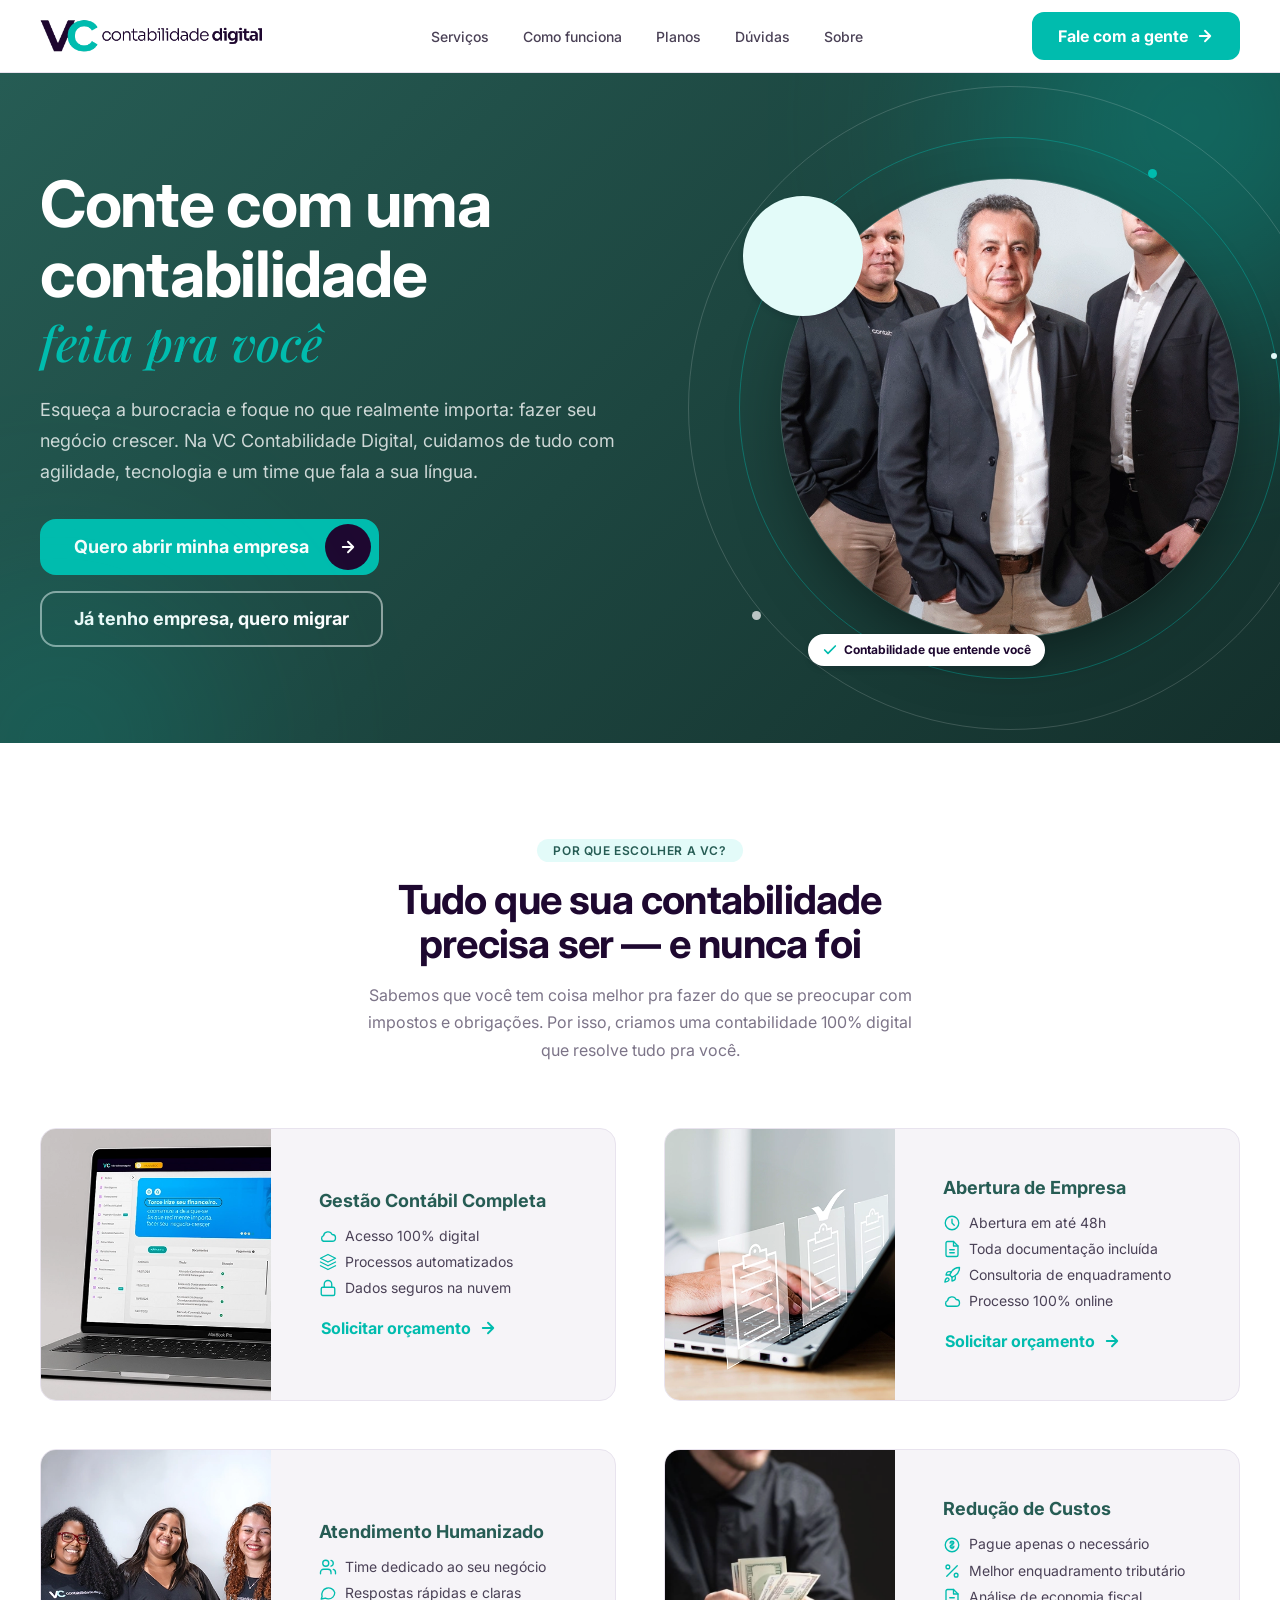
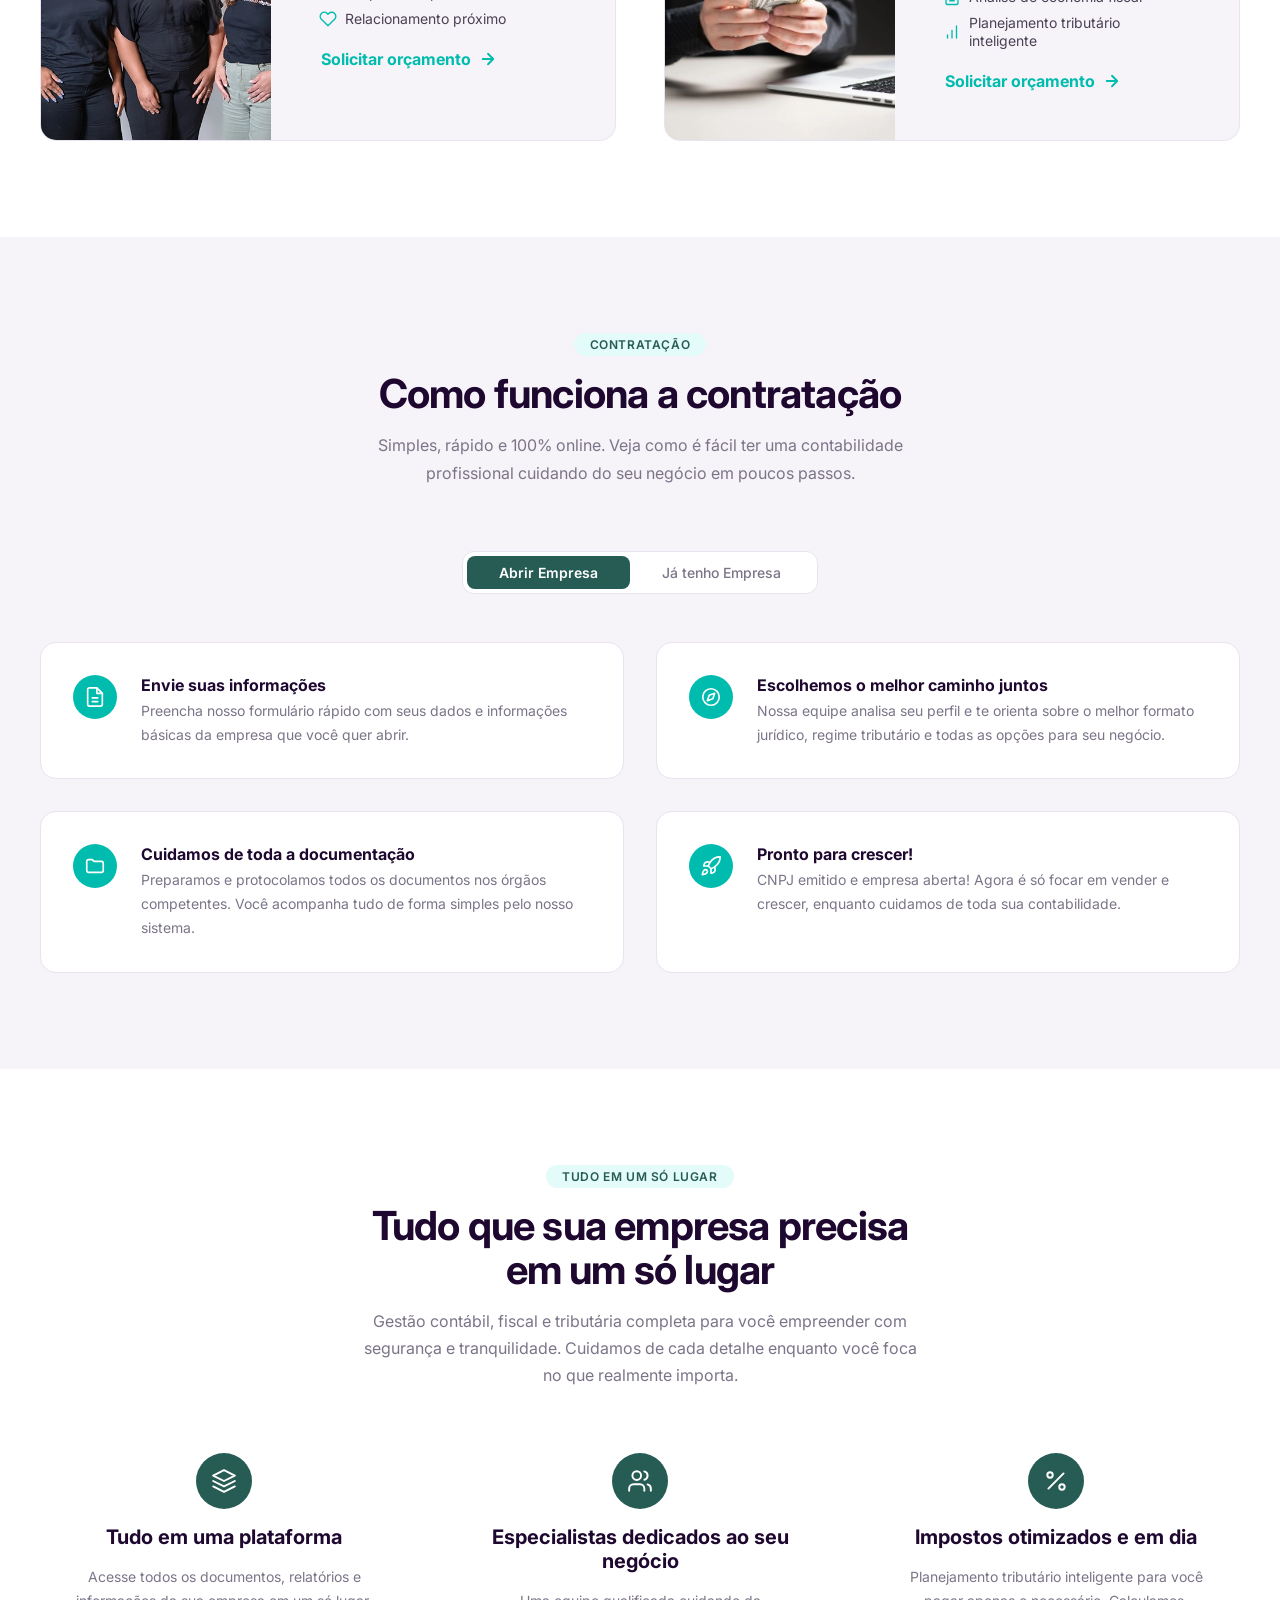
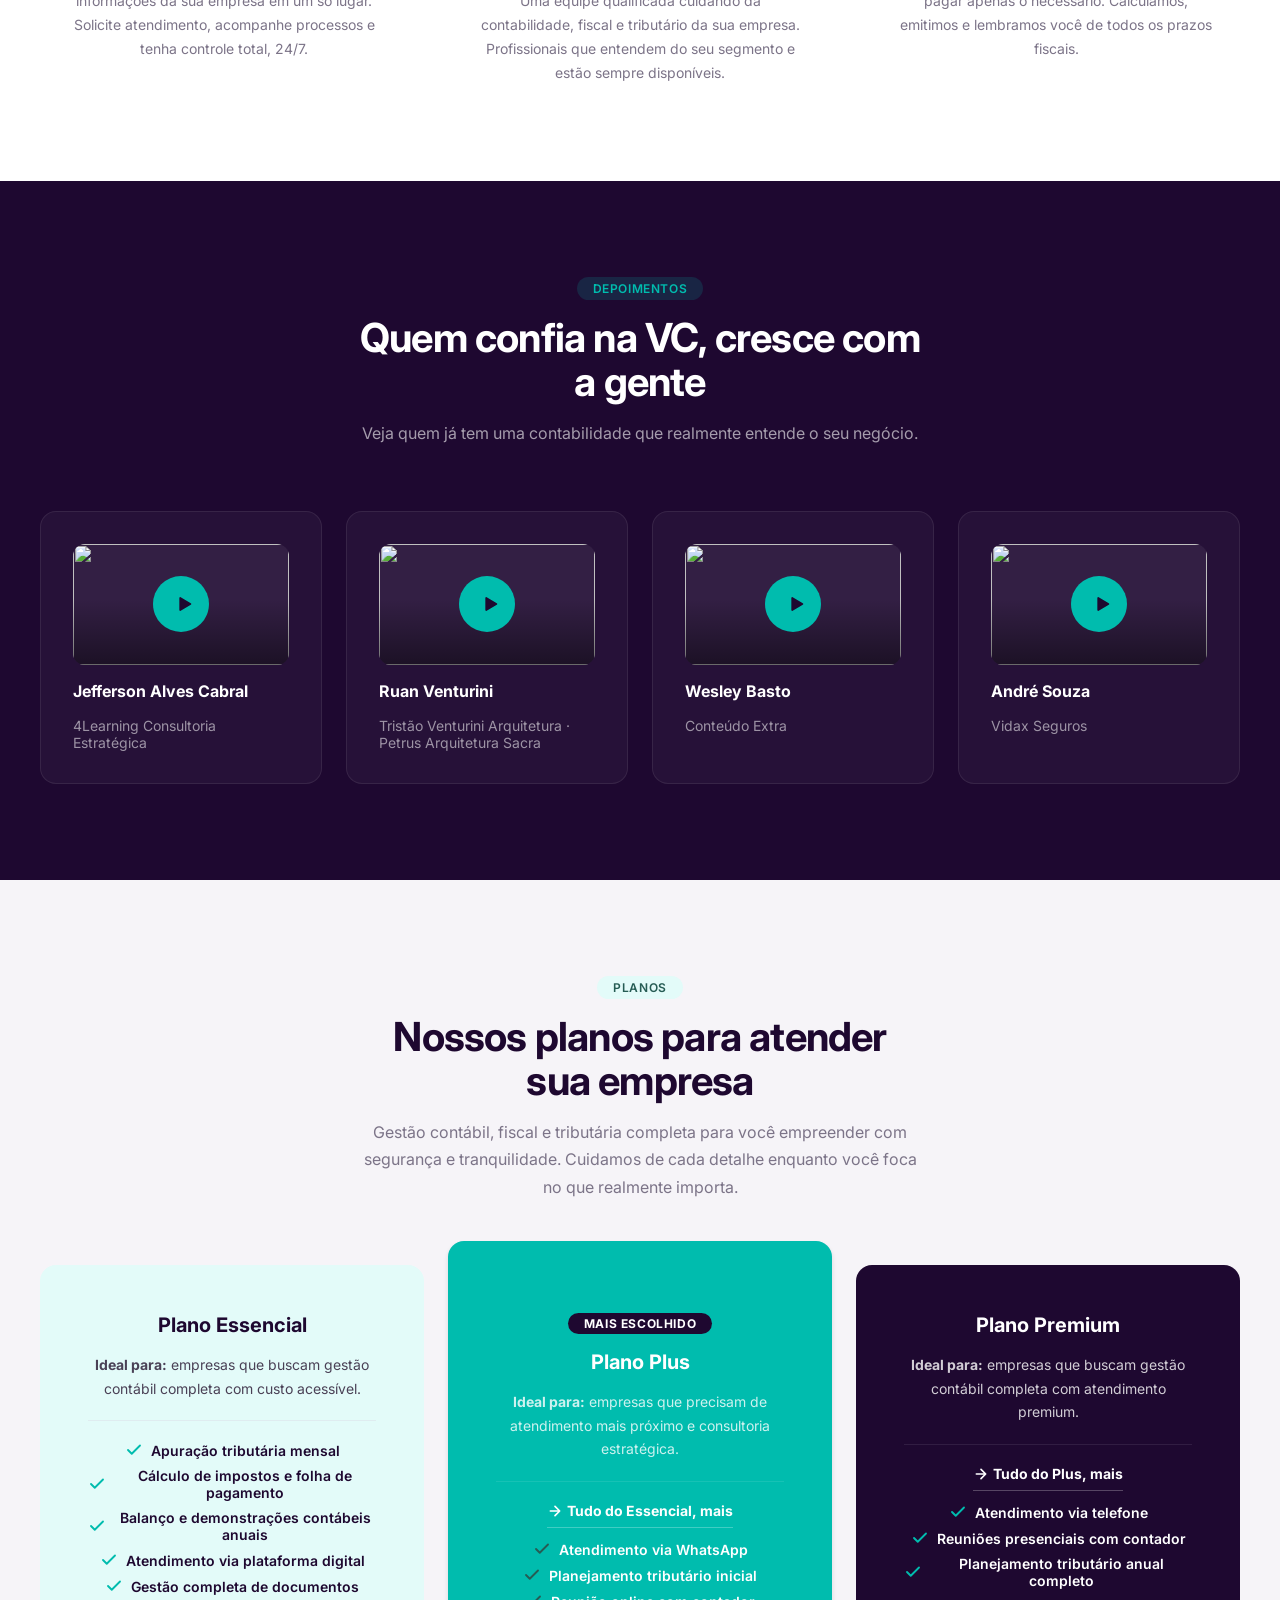
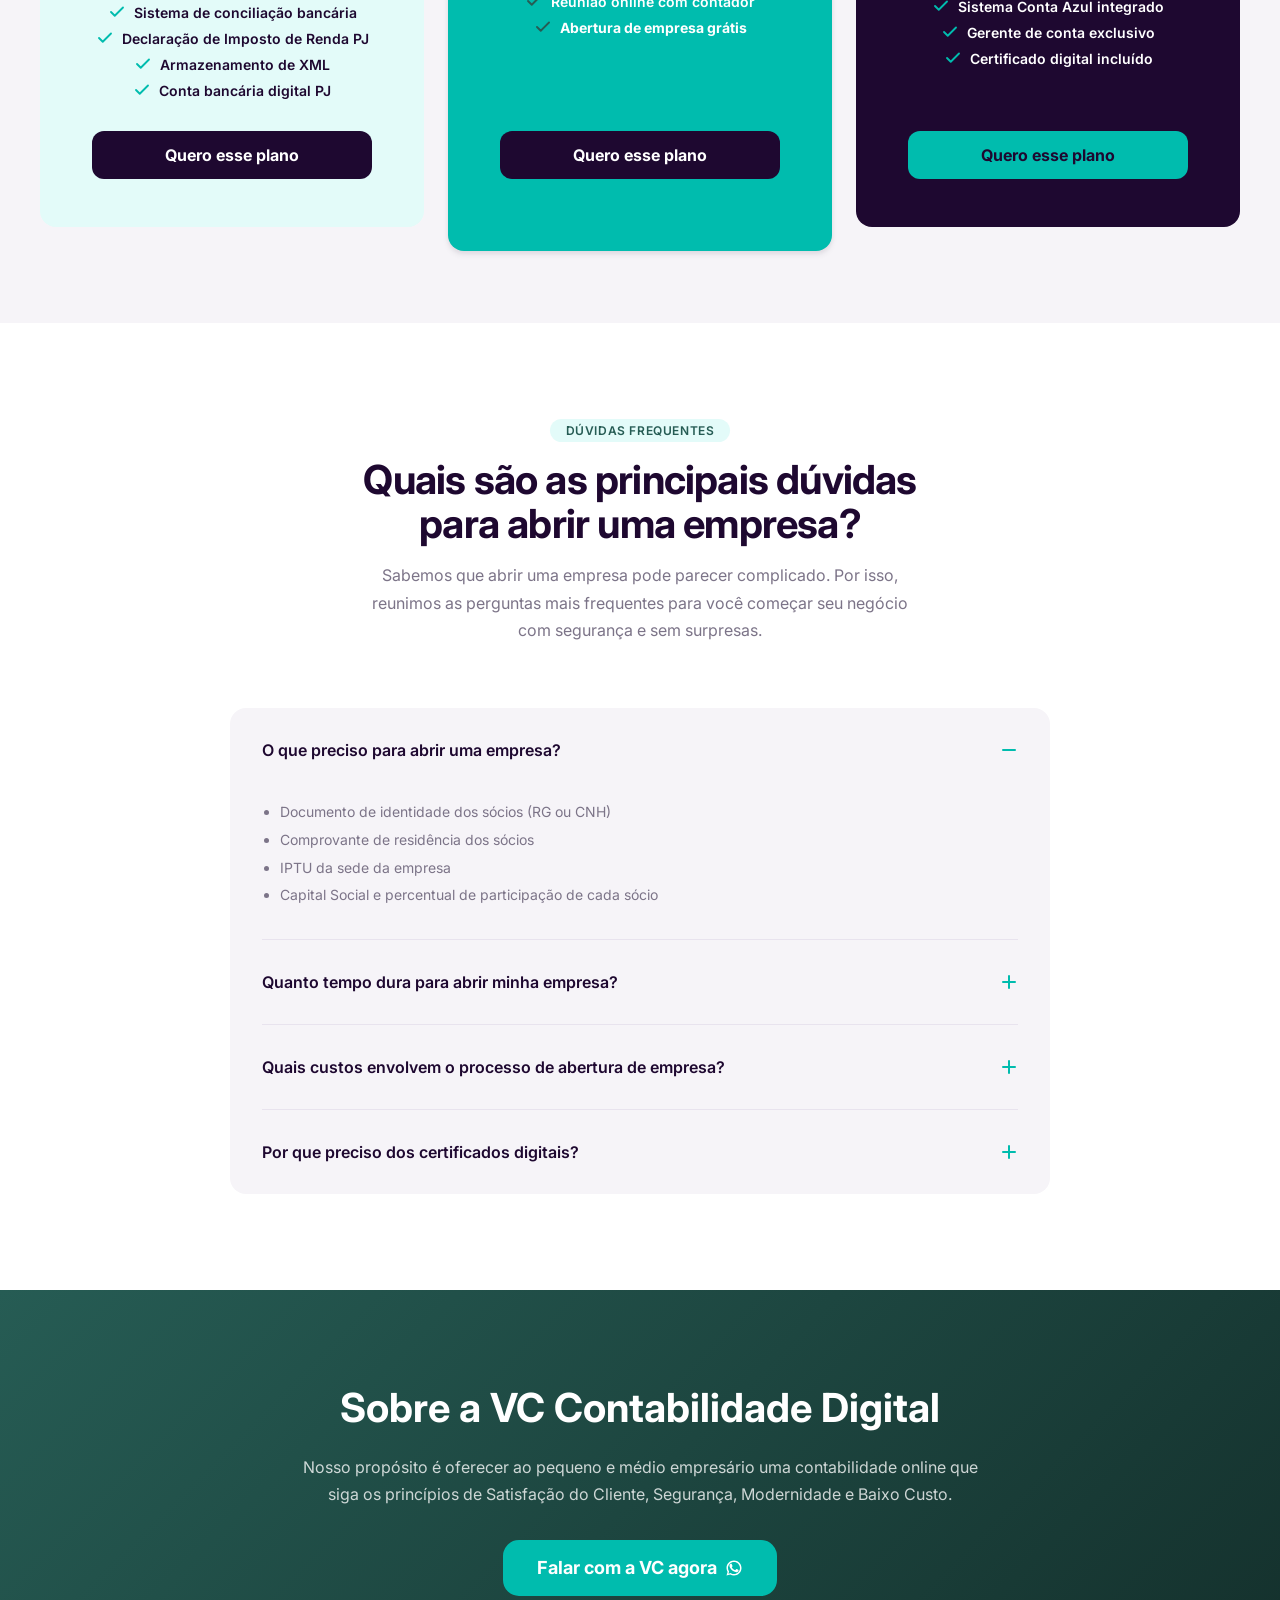
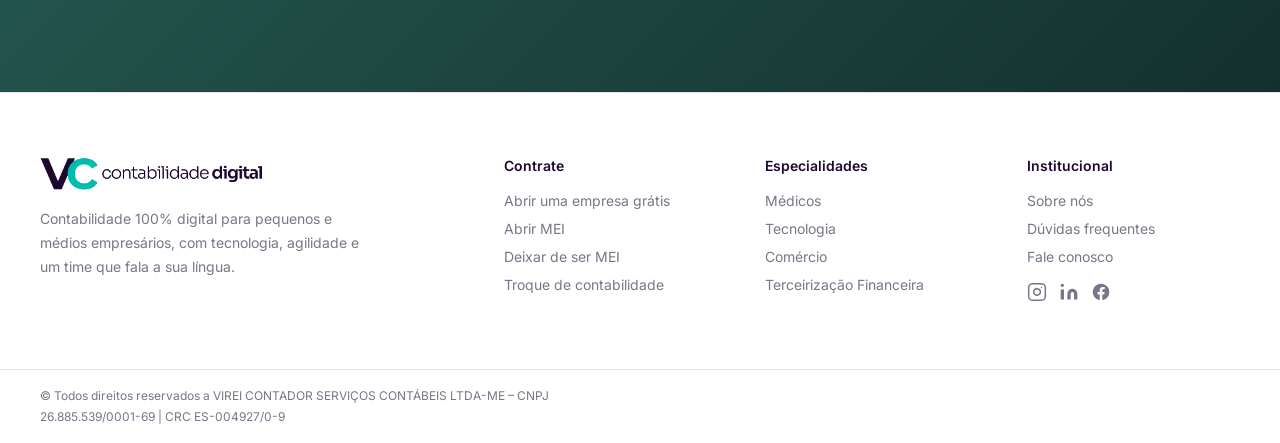
==== index.html @ c205fb71 "Remove eyebrow badge from all hero sections Drop the small uppercase label with the overlapping deco" ====
<!DOCTYPE html>
<html lang="pt-BR">
<head>
  <meta charset="UTF-8">
  <meta name="viewport" content="width=device-width, initial-scale=1.0">
  <title>VC Contabilidade Digital — Conte com uma contabilidade feita pra você</title>
  <meta name="description" content="Contabilidade 100% digital, ágil e humana. Abertura de empresa em até 48h, gestão contábil completa e atendimento que entende o seu negócio.">
  <link rel="icon" type="image/webp" href="assets/vireicontador/favicon_vireicontador.webp">
  <link rel="preconnect" href="https://fonts.googleapis.com">
  <link rel="preconnect" href="https://fonts.gstatic.com" crossorigin>
  <link href="https://fonts.googleapis.com/css2?family=Inter:wght@400;500;600;700;800&family=Playfair+Display:ital,wght@1,500;1,600&display=swap" rel="stylesheet">
  <style>
    /* ════════════════════════════════════════
       TOKENS + BRAND — VC Contabilidade Digital
    ════════════════════════════════════════ */
    :root {
      --color-primary:        #00BCAE;
      --color-primary-hover:  #00A89B;
      --color-primary-light:  #E3FBF9;
      --color-secondary:      #265C54;
      --color-accent:         #00BCAE;

      --color-text-strong:    #1E0830;
      --color-text-body:      #4A4156;
      --color-text-muted:     #7C7488;
      --color-text-subtle:    #A79FB2;
      --color-text-inverse:   #FFFFFF;

      --color-background:     #FFFFFF;
      --color-background-alt: #F6F4F8;
      --color-background-dark:#1E0830;

      --color-border:         #E8E3EE;
      --color-border-strong:  #D6CEE0;

      --font-heading: 'Inter', system-ui, sans-serif;
      --font-body:    'Inter', system-ui, sans-serif;

      --font-size-xs:   0.75rem;
      --font-size-sm:   0.875rem;
      --font-size-base: 1rem;
      --font-size-lg:   1.125rem;
      --font-size-xl:   1.25rem;
      --font-size-2xl:  1.5rem;
      --font-size-3xl:  2rem;
      --font-size-4xl:  2.5rem;
      --font-size-5xl:  3rem;
      --font-size-6xl:  4rem;

      --font-weight-regular:  400;
      --font-weight-medium:   500;
      --font-weight-semibold: 600;
      --font-weight-bold:     700;

      --line-height-tight:   1.1;
      --line-height-snug:    1.3;
      --line-height-normal:  1.5;
      --line-height-relaxed: 1.7;

      --letter-spacing-tight:  -0.02em;
      --letter-spacing-wide:    0.05em;
      --letter-spacing-wider:   0.1em;

      --space-xs:  0.25rem;
      --space-sm:  0.5rem;
      --space-md:  1rem;
      --space-lg:  1.5rem;
      --space-xl:  2rem;
      --space-2xl: 3rem;
      --space-3xl: 4rem;
      --space-4xl: 6rem;
      --space-5xl: 8rem;

      --container-max:     1200px;
      --container-padding: var(--space-lg);

      --radius-sm:   0.25rem;
      --radius-md:   0.5rem;
      --radius-lg:   0.75rem;
      --radius-xl:   1rem;
      --radius-2xl:  1.5rem;
      --radius-full: 9999px;

      --shadow-sm:  0 1px 3px rgba(30,8,48,0.08), 0 1px 2px rgba(30,8,48,0.05);
      --shadow-md:  0 4px 6px rgba(30,8,48,0.07), 0 2px 4px rgba(30,8,48,0.05);
    }

    /* ════════════════════════════════════════
       RESET
    ════════════════════════════════════════ */
    *, *::before, *::after { box-sizing: border-box; margin: 0; padding: 0; }
    html { scroll-behavior: smooth; }
    body { color: var(--color-text-body); background: var(--color-background); font-family: var(--font-body); -webkit-font-smoothing: antialiased; }
    a { color: inherit; text-decoration: none; }
    img { display: block; max-width: 100%; }
    button { border: 0; background: transparent; cursor: pointer; font: inherit; }
    ul, ol { list-style: none; }
    .container { width: min(1200px, calc(100% - 48px)); margin: 0 auto; }

    /* ════════════════════════════════════════
       BUTTONS (atom)
    ════════════════════════════════════════ */
    .button {
      display: inline-flex; align-items: center; justify-content: center;
      gap: var(--space-sm);
      font-family: var(--font-body); font-weight: var(--font-weight-bold); line-height: 1;
      text-decoration: none; white-space: nowrap; cursor: pointer;
      border: 2px solid transparent;
      transition: background-color .15s ease, border-color .15s ease, color .15s ease, opacity .15s ease, transform .15s ease;
    }
    .button--lg { min-height: 56px; padding-inline: var(--space-xl); font-size: var(--font-size-lg); border-radius: var(--radius-xl); }
    .button--md { min-height: 48px; padding-inline: var(--space-lg); font-size: var(--font-size-base); border-radius: var(--radius-lg); }
    .button--sm { min-height: 40px; padding-inline: var(--space-md); font-size: var(--font-size-sm); border-radius: var(--radius-md); }
    .button__icon { flex-shrink: 0; pointer-events: none; width: 18px; height: 18px; }
    .button--filled { background-color: var(--color-primary); color: var(--color-text-inverse); border-color: var(--color-primary); }
    .button--filled:hover { background-color: var(--color-primary-hover); border-color: var(--color-primary-hover); transform: translateY(-1px); }
    .button--outline { background-color: transparent; color: var(--color-text-strong); border-color: var(--color-border-strong); }
    .button--outline:hover { background-color: var(--color-background-alt); border-color: var(--color-text-strong); }
    .button--filled.button--inverse { background-color: var(--color-text-inverse); color: var(--color-secondary); border-color: var(--color-text-inverse); }
    .button--filled.button--inverse:hover { opacity: .9; }
    .button--outline.button--inverse { color: var(--color-text-inverse); border-color: rgba(255,255,255,.5); }
    .button--outline.button--inverse:hover { background-color: rgba(255,255,255,.1); border-color: #fff; }
    .button--link {
      width: fit-content; background-color: transparent; color: var(--color-primary);
      border-color: transparent; padding-inline: 0; min-height: auto;
    }
    .button--link:hover { opacity: .65; }

    /* ════════════════════════════════════════
       SECTION HEADING (compartilhado)
    ════════════════════════════════════════ */
    .section-eyebrow {
      display: inline-flex; align-items: center;
      padding: 4px var(--space-md);
      background-color: var(--color-primary-light);
      color: var(--color-secondary);
      border-radius: 9999px;
      font-size: var(--font-size-xs); font-weight: var(--font-weight-semibold);
      letter-spacing: var(--letter-spacing-wide); text-transform: uppercase;
      margin-block-end: var(--space-md);
    }
    .section-heading { text-align: center; max-width: 56ch; margin-inline: auto; margin-block-end: var(--space-3xl); }
    .section-heading__title {
      font-family: var(--font-heading);
      font-size: clamp(var(--font-size-2xl), 4vw, var(--font-size-4xl));
      font-weight: var(--font-weight-bold); line-height: var(--line-height-tight);
      color: var(--color-text-strong); letter-spacing: var(--letter-spacing-tight);
      margin-block-end: var(--space-md);
    }
    .section-heading__desc { font-size: var(--font-size-base); line-height: var(--line-height-relaxed); color: var(--color-text-muted); }

    /* ════════════════════════════════════════
       1. HEADER SIMPLE
    ════════════════════════════════════════ */
    .header-simple { position: sticky; top: 0; z-index: 100; background-color: var(--color-background); border-bottom: 1px solid var(--color-border); }
    .header-simple__bar { display: flex; align-items: center; justify-content: space-between; gap: var(--space-md); height: 72px; }
    .header-simple__logo { display: inline-flex; align-items: center; gap: 10px; flex-shrink: 0; }
    .header-simple__logo-img { height: 34px; width: auto; display: block; }
    .header-simple__nav { display: none; }
    .header-simple__list { display: flex; align-items: center; gap: 2px; }
    .header-simple__link {
      display: inline-flex; align-items: center; padding: var(--space-xs) var(--space-md);
      font-size: var(--font-size-sm); font-weight: var(--font-weight-medium);
      color: var(--color-text-body); border-radius: var(--radius-md);
      transition: color .15s ease, background-color .15s ease;
    }
    .header-simple__link:hover { color: var(--color-text-strong); background-color: var(--color-background-alt); }
    .header-simple__actions { display: flex; align-items: center; gap: var(--space-sm); flex-shrink: 0; }
    .header-simple__cta-wrap { display: none; }
    .header-simple__toggle {
      display: flex; flex-direction: column; justify-content: center; align-items: center; gap: 5px;
      width: 40px; height: 40px; border-radius: var(--radius-md);
    }
    .header-simple__toggle-bar { display: block; width: 22px; height: 2px; background-color: var(--color-text-strong); border-radius: 9999px; transition: transform .22s ease, opacity .22s ease; }
    .header-simple__toggle[aria-expanded="true"] .header-simple__toggle-bar:nth-child(1) { transform: translateY(7px) rotate(45deg); }
    .header-simple__toggle[aria-expanded="true"] .header-simple__toggle-bar:nth-child(2) { opacity: 0; }
    .header-simple__toggle[aria-expanded="true"] .header-simple__toggle-bar:nth-child(3) { transform: translateY(-7px) rotate(-45deg); }
    .header-simple__mobile-panel { display: none; border-top: 1px solid var(--color-border); padding: var(--space-lg) 0; }
    .header-simple__mobile-panel--open { display: block; }
    .header-simple__mobile-list { display: flex; flex-direction: column; gap: 2px; margin-block-end: var(--space-lg); }
    .header-simple__mobile-link { display: block; padding: var(--space-sm) var(--space-md); font-size: var(--font-size-base); font-weight: var(--font-weight-medium); color: var(--color-text-body); border-radius: var(--radius-md); }
    .header-simple__mobile-link:hover { background-color: var(--color-background-alt); }
    .header-simple__mobile-actions { display: flex; flex-direction: column; gap: var(--space-sm); padding-top: var(--space-lg); border-top: 1px solid var(--color-border); }
    @media (min-width: 1024px) {
      .header-simple__nav { display: flex; flex: 1; justify-content: center; }
      .header-simple__cta-wrap { display: flex; }
      .header-simple__toggle { display: none; }
      .header-simple__mobile-panel, .header-simple__mobile-panel--open { display: none; }
    }

    /* ════════════════════════════════════════
       2. HERO
    ════════════════════════════════════════ */
    .hero {
      position: relative; overflow: hidden;
      background: linear-gradient(135deg, var(--color-secondary) 0%, #14302C 100%);
      padding-block: var(--space-4xl);
    }
    .hero::before, .hero::after {
      content: ''; position: absolute; border-radius: 50%;
      background: var(--color-primary); filter: blur(110px); opacity: .35;
    }
    .hero::before { width: 420px; height: 420px; top: -160px; right: -120px; }
    .hero::after { width: 320px; height: 320px; bottom: -160px; left: -100px; opacity: .2; }
    .hero__inner { position: relative; display: grid; grid-template-columns: 1fr; gap: var(--space-2xl); align-items: center; }
    .hero__content { display: flex; flex-direction: column; align-items: center; gap: var(--space-lg); text-align: center; max-width: 640px; margin-inline: auto; }

    .hero__title { display: flex; flex-direction: column; gap: 4px; max-width: 34ch; }
    .hero__title-bold {
      font-family: var(--font-heading);
      font-size: clamp(var(--font-size-3xl), 6vw, var(--font-size-6xl));
      font-weight: var(--font-weight-bold); line-height: var(--line-height-tight);
      letter-spacing: var(--letter-spacing-tight);
      color: var(--color-text-inverse); text-wrap: balance;
    }
    .hero__title-script {
      font-family: 'Playfair Display', serif; font-style: italic; font-weight: 500;
      font-size: clamp(var(--font-size-2xl), 5vw, var(--font-size-5xl));
      line-height: 1.2; color: var(--color-primary); text-wrap: balance;
    }

    .hero__desc { font-size: var(--font-size-lg); line-height: var(--line-height-relaxed); color: rgba(255,255,255,.78); max-width: 56ch; }
    .hero__actions { display: flex; flex-wrap: wrap; gap: var(--space-md); justify-content: center; margin-block-start: var(--space-sm); }

    .hero__orbits { position: relative; width: 100%; max-width: 380px; aspect-ratio: 1 / 1; margin-inline: auto; }
    .hero__ring { position: absolute; border-radius: 50%; pointer-events: none; }
    .hero__ring--1 { inset: -9%; border: 1px solid rgba(0,188,174,.4); }
    .hero__ring--2 { inset: -20%; border: 1px solid rgba(255,255,255,.16); }
    .hero__ring--3 { inset: 9%; border: 1px solid rgba(227,251,249,.3); }
    .hero__dot { position: absolute; width: 9px; height: 9px; border-radius: 50%; pointer-events: none; }
    .hero__dot--1 { top: -2%; right: 18%; background: var(--color-primary); }
    .hero__dot--2 { bottom: 4%; left: -6%; background: #fff; opacity: .7; }
    .hero__dot--3 { top: 38%; right: -8%; width: 6px; height: 6px; background: var(--color-primary-light); }

    .hero__media { position: relative; width: 100%; height: 100%; border-radius: 50%; overflow: hidden; border: 1px solid rgba(255,255,255,.16); box-shadow: 0 24px 64px -20px rgba(0,0,0,.55); z-index: 1; }
    .hero__media img { display: block; width: 100%; height: 100%; object-fit: cover; }

    .hero__accent-circle { position: absolute; top: 4%; left: -8%; width: 26%; aspect-ratio: 1/1; border-radius: 50%; background: var(--color-primary-light); z-index: 2; box-shadow: var(--shadow-md); }
    .hero__badge {
      position: absolute; bottom: -6%; left: 6%; z-index: 2;
      display: inline-flex; align-items: center; gap: 6px;
      background-color: #fff; color: var(--color-text-strong);
      padding: 8px 14px; border-radius: 9999px; font-size: var(--font-size-xs); font-weight: var(--font-weight-bold);
      box-shadow: var(--shadow-md); white-space: nowrap;
    }
    .hero__badge svg { width: 16px; height: 16px; color: var(--color-primary); flex-shrink: 0; }

    .button--split { padding-right: 6px; gap: var(--space-md); }
    .button--split .button__circle {
      display: inline-grid; place-items: center; width: 46px; height: 46px; border-radius: 50%;
      background-color: var(--color-text-strong); color: #fff; margin-block: -6px; flex-shrink: 0;
    }
    .button--split .button__circle svg { width: 18px; height: 18px; }

    @media (min-width: 900px) {
      .hero__inner { grid-template-columns: 1.05fr 0.95fr; gap: var(--space-3xl); }
      .hero__content { align-items: flex-start; text-align: left; margin-inline: 0; }
      .hero__actions { justify-content: flex-start; }
      .hero__orbits { max-width: 460px; margin-inline: 0; margin-inline-start: auto; }
    }

    /* ════════════════════════════════════════
       3. FEATURES (Por que escolher a VC?)
    ════════════════════════════════════════ */
    .features { padding-block: var(--space-4xl); background-color: var(--color-background); }
    .features__grid { display: grid; grid-template-columns: 1fr; gap: var(--space-xl); }
    .feature-card {
      display: flex; flex-direction: column;
      border-radius: var(--radius-xl); overflow: hidden;
      background-color: var(--color-background-alt); border: 1px solid var(--color-border);
      transition: transform .2s ease, box-shadow .2s ease;
    }
    .feature-card:hover { transform: translateY(-4px); box-shadow: var(--shadow-md); }
    .feature-card__media { aspect-ratio: 16 / 10; overflow: hidden; background-color: var(--color-border); }
    .feature-card__media img { width: 100%; height: 100%; object-fit: cover; display: block; }
    .feature-card__content { display: flex; flex-direction: column; gap: var(--space-md); padding: var(--space-xl); }
    .feature-card__title { font-family: var(--font-heading); font-size: var(--font-size-lg); font-weight: var(--font-weight-bold); color: var(--color-secondary); }
    .feature-card__list { display: flex; flex-direction: column; gap: var(--space-sm); }
    .feature-card__list li { display: flex; align-items: center; gap: var(--space-sm); font-size: var(--font-size-sm); line-height: var(--line-height-snug); color: var(--color-text-body); }
    .feature-card__list svg { width: 18px; height: 18px; flex-shrink: 0; color: var(--color-primary); }
    .feature-card__cta { margin-top: var(--space-xs); }
    @media (min-width: 640px) {
      .feature-card { flex-direction: row; align-items: stretch; }
      .feature-card__media { flex: 0 0 40%; aspect-ratio: auto; }
      .feature-card__content { flex: 1; justify-content: center; padding: var(--space-2xl); }
    }
    @media (min-width: 900px) { .features__grid { grid-template-columns: repeat(2, 1fr); gap: var(--space-2xl); } }
    @media (min-width: 1024px) { .features { padding-block: var(--space-4xl); } }

    /* ════════════════════════════════════════
       4. COMO FUNCIONA (tabs + steps)
    ════════════════════════════════════════ */
    .how { padding-block: var(--space-4xl); background-color: var(--color-background-alt); }
    .tabs { width: 100%; }
    .tabs__list {
      display: inline-flex; align-items: center; gap: 0; margin-inline: auto; margin-block-end: var(--space-2xl);
      background-color: var(--color-background); padding: var(--space-xs); border-radius: var(--radius-lg);
      border: 1px solid var(--color-border);
    }
    .how .tabs { display: flex; flex-direction: column; align-items: center; }
    .tabs__trigger {
      position: relative; padding: var(--space-sm) var(--space-xl);
      border-radius: var(--radius-md); cursor: pointer;
      font-family: var(--font-body); font-size: var(--font-size-sm); font-weight: var(--font-weight-medium);
      color: var(--color-text-muted); transition: color .15s ease, background-color .15s ease;
    }
    .tabs__trigger:hover { color: var(--color-text-strong); }
    .tabs__trigger[aria-selected="true"] { color: var(--color-text-inverse); background-color: var(--color-secondary); font-weight: var(--font-weight-semibold); }
    .tabs__panel { width: 100%; }
    .tabs__panel[hidden] { display: none; }
    .steps-grid { display: grid; grid-template-columns: 1fr; gap: var(--space-lg); }
    .step-card {
      display: flex; gap: var(--space-lg); align-items: flex-start;
      padding: var(--space-xl); background-color: var(--color-background);
      border: 1px solid var(--color-border); border-radius: var(--radius-xl);
    }
    .step-card__icon {
      flex-shrink: 0; display: inline-grid; place-items: center;
      width: 44px; height: 44px; border-radius: var(--radius-full);
      background-color: var(--color-primary); color: #fff;
    }
    .step-card__icon svg { width: 22px; height: 22px; }
    .step-card__title { font-size: var(--font-size-base); font-weight: var(--font-weight-bold); color: var(--color-text-strong); margin-block-end: var(--space-xs); }
    .step-card__desc { font-size: var(--font-size-sm); line-height: var(--line-height-relaxed); color: var(--color-text-muted); }
    @media (min-width: 768px) { .steps-grid { grid-template-columns: repeat(2, 1fr); gap: var(--space-xl); } }

    /* ════════════════════════════════════════
       5. PLATFORM (3 colunas)
    ════════════════════════════════════════ */
    .platform { padding-block: var(--space-4xl); background-color: var(--color-background); }
    .platform__grid { display: grid; grid-template-columns: 1fr; gap: var(--space-2xl); }
    .platform-card { display: flex; flex-direction: column; gap: var(--space-md); text-align: center; align-items: center; }
    .platform-card__icon {
      display: inline-grid; place-items: center; width: 56px; height: 56px;
      border-radius: var(--radius-full); background-color: var(--color-secondary); color: #fff;
    }
    .platform-card__icon svg { width: 26px; height: 26px; }
    .platform-card__title { font-family: var(--font-heading); font-size: var(--font-size-xl); font-weight: var(--font-weight-bold); color: var(--color-text-strong); }
    .platform-card__desc { font-size: var(--font-size-sm); line-height: var(--line-height-relaxed); color: var(--color-text-muted); max-width: 36ch; }
    @media (min-width: 768px) { .platform__grid { grid-template-columns: repeat(3, 1fr); } }

    /* ════════════════════════════════════════
       6. SOCIAL PROOF
    ════════════════════════════════════════ */
    .clients { padding-block: var(--space-4xl); background-color: var(--color-background-dark); }
    .clients .section-heading__title { color: var(--color-text-inverse); }
    .clients .section-heading__desc { color: rgba(255,255,255,.6); }
    .clients .section-eyebrow { background-color: rgba(0,188,174,.16); color: var(--color-primary); }
    .clients__grid { display: grid; grid-template-columns: 1fr; gap: var(--space-lg); }
    .client-card {
      padding: var(--space-xl); border-radius: var(--radius-xl);
      background-color: rgba(255,255,255,.04); border: 1px solid rgba(255,255,255,.08);
      display: flex; flex-direction: column; gap: var(--space-md);
    }
    .client-card__video {
      position: relative; aspect-ratio: 16 / 9; border-radius: var(--radius-lg); overflow: hidden;
      background-color: rgba(255,255,255,.06); display: block;
    }
    .client-card__video img { width: 100%; height: 100%; object-fit: cover; display: block; transition: transform .3s ease; }
    .client-card__video:hover img { transform: scale(1.04); }
    .client-card__video::after {
      content: ''; position: absolute; inset: 0;
      background: linear-gradient(0deg, rgba(0,0,0,.45), rgba(0,0,0,0) 55%);
    }
    .client-card__play {
      position: absolute; top: 50%; left: 50%; transform: translate(-50%, -50%);
      width: 56px; height: 56px; border-radius: 50%;
      background-color: var(--color-primary); color: var(--color-text-strong);
      display: grid; place-items: center; z-index: 1;
      transition: background-color .15s ease, transform .15s ease;
    }
    .client-card__play svg { width: 22px; height: 22px; margin-left: 3px; }
    .client-card__video:hover .client-card__play { background-color: var(--color-primary-hover); transform: translate(-50%, -50%) scale(1.08); }
    .client-card__name { font-size: var(--font-size-base); font-weight: var(--font-weight-bold); color: var(--color-text-inverse); }
    .client-card__role { font-size: var(--font-size-sm); color: rgba(255,255,255,.55); }
    @media (min-width: 640px) { .clients__grid { grid-template-columns: repeat(2, 1fr); } }
    @media (min-width: 1024px) { .clients__grid { grid-template-columns: repeat(4, 1fr); } }

    /* ════════════════════════════════════════
       7. PRICING
    ════════════════════════════════════════ */
    .pricing { padding-block: var(--space-4xl); background-color: var(--color-background-alt); }
    .pricing__grid { display: grid; grid-template-columns: 1fr; gap: var(--space-lg); }
    .pricing-card {
      background-color: var(--color-primary-light); border-radius: var(--radius-xl);
      padding: var(--space-2xl); display: flex; flex-direction: column; align-items: center; text-align: center;
      gap: var(--space-md);
    }
    .pricing-card--featured { background-color: var(--color-primary); }
    .pricing-card--premium { background-color: var(--color-text-strong); }
    .pricing-card__badge {
      padding: 3px var(--space-md); border-radius: 9999px;
      background-color: var(--color-text-strong); color: var(--color-text-inverse); font-size: var(--font-size-xs);
      font-weight: var(--font-weight-bold); text-transform: uppercase; letter-spacing: var(--letter-spacing-wide);
    }
    .pricing-card__name { font-family: var(--font-heading); font-size: var(--font-size-xl); font-weight: var(--font-weight-bold); color: var(--color-text-strong); }
    .pricing-card--featured .pricing-card__name,
    .pricing-card--premium .pricing-card__name { color: var(--color-text-inverse); }
    .pricing-card__desc { font-size: var(--font-size-sm); color: var(--color-text-body); line-height: var(--line-height-relaxed); max-width: 32ch; }
    .pricing-card__desc strong { color: inherit; }
    .pricing-card--featured .pricing-card__desc,
    .pricing-card--premium .pricing-card__desc { color: rgba(255,255,255,.8); }
    .pricing-card__divider { width: 100%; height: 1px; background-color: var(--color-border-strong); opacity: .35; margin-block: var(--space-xs); }
    .pricing-card--featured .pricing-card__divider,
    .pricing-card--premium .pricing-card__divider { background-color: rgba(255,255,255,.25); }
    .pricing-card__features { display: flex; flex-direction: column; align-items: center; gap: var(--space-sm); flex: 1; width: 100%; }
    .pricing-card__feature-label {
      display: inline-flex; align-items: center; gap: var(--space-xs);
      font-size: var(--font-size-sm); font-weight: var(--font-weight-bold); color: var(--color-secondary);
      padding-block-end: var(--space-sm); border-bottom: 1px solid var(--color-border-strong);
      margin-block-end: var(--space-xs);
    }
    .pricing-card__feature-label svg { width: 16px; height: 16px; flex-shrink: 0; }
    .pricing-card--featured .pricing-card__feature-label,
    .pricing-card--premium .pricing-card__feature-label { color: var(--color-text-inverse); border-bottom-color: rgba(255,255,255,.25); }
    .pricing-card__feature-item { display: inline-flex; align-items: center; gap: var(--space-sm); font-size: var(--font-size-sm); font-weight: var(--font-weight-semibold); color: var(--color-text-strong); }
    .pricing-card--featured .pricing-card__feature-item,
    .pricing-card--premium .pricing-card__feature-item { color: var(--color-text-inverse); }
    .pricing-card__feature-item svg { width: 18px; height: 18px; flex-shrink: 0; color: var(--color-primary); }
    .pricing-card--featured .pricing-card__feature-item svg { color: var(--color-secondary); }
    .pricing-card__feature-item--plus { font-weight: var(--font-weight-bold); }
    .pricing-card__cta {
      display: inline-flex; align-items: center; justify-content: center; gap: var(--space-sm);
      width: 100%; max-width: 280px; min-height: 48px; margin-top: var(--space-md);
      border-radius: var(--radius-lg); border: none; cursor: pointer;
      font-family: var(--font-body); font-weight: var(--font-weight-bold); font-size: var(--font-size-base);
      text-decoration: none; background-color: var(--color-text-strong); color: var(--color-text-inverse);
      transition: opacity .15s ease, transform .15s ease;
    }
    .pricing-card__cta:hover { opacity: .9; transform: translateY(-1px); }
    .pricing-card--premium .pricing-card__cta { background-color: var(--color-primary); color: var(--color-text-strong); }
    @media (min-width: 768px) {
      .pricing__grid { grid-template-columns: repeat(3, 1fr); align-items: stretch; }
      .pricing-card--featured { margin-block: calc(-1 * var(--space-lg)); padding-block: calc(var(--space-2xl) + var(--space-lg)); box-shadow: var(--shadow-md); }
    }

    /* ════════════════════════════════════════
       8. FAQ
    ════════════════════════════════════════ */
    .faq { padding-block: var(--space-4xl); background-color: var(--color-background); }
    .faq__list { background-color: var(--color-background-alt); border-radius: var(--radius-xl); padding-inline: var(--space-xl); max-width: 820px; margin-inline: auto; }
    .faq__item { border-bottom: 1px solid var(--color-border); }
    .faq__item:last-child { border-bottom: none; }
    .faq__trigger {
      list-style: none; cursor: pointer; display: flex; align-items: center; justify-content: space-between;
      gap: var(--space-lg); width: 100%; padding-block: var(--space-xl); text-align: left;
    }
    .faq__trigger::-webkit-details-marker { display: none; }
    .faq__question { font-size: var(--font-size-base); font-weight: var(--font-weight-semibold); color: var(--color-text-strong); }
    .faq__icon-wrap { flex-shrink: 0; display: flex; color: var(--color-primary); }
    .faq__icon-plus { width: 18px; height: 18px; }
    .faq__icon-plus .icon-plus__v { transform-origin: 9px 9px; transition: transform .2s ease, opacity .2s ease; }
    details[open] > .faq__trigger .faq__icon-plus .icon-plus__v { transform: rotate(90deg) scaleX(0); opacity: 0; }
    .faq__panel { display: grid; grid-template-rows: 0fr; transition: grid-template-rows .28s ease; }
    details[open] > .faq__panel { grid-template-rows: 1fr; }
    .faq__panel-inner { overflow: hidden; }
    .faq__answer { font-size: var(--font-size-sm); line-height: var(--line-height-relaxed); color: var(--color-text-muted); padding-block-end: var(--space-xl); }
    .faq__answer ul { list-style: disc; padding-inline-start: 1.3em; display: flex; flex-direction: column; gap: var(--space-xs); margin-block-start: var(--space-sm); }
    .faq__answer p + ul, .faq__answer ul + p { margin-block-start: var(--space-sm); }

    /* ════════════════════════════════════════
       9. SOBRE / CTA
    ════════════════════════════════════════ */
    .about { padding-block: var(--space-4xl); background: linear-gradient(135deg, var(--color-secondary) 0%, #14302C 100%); }
    .about__inner { max-width: 680px; margin-inline: auto; text-align: center; display: flex; flex-direction: column; align-items: center; gap: var(--space-lg); }
    .about__title { font-family: var(--font-heading); font-size: clamp(var(--font-size-2xl), 4vw, var(--font-size-4xl)); font-weight: var(--font-weight-bold); color: var(--color-text-inverse); line-height: var(--line-height-tight); }
    .about__desc { font-size: var(--font-size-base); line-height: var(--line-height-relaxed); color: rgba(255,255,255,.78); }

    /* ════════════════════════════════════════
       10. FOOTER
    ════════════════════════════════════════ */
    .footer { background-color: var(--color-background); border-top: 1px solid var(--color-border); }
    .footer__grid { display: grid; grid-template-columns: 1fr; gap: var(--space-3xl); padding-block: var(--space-3xl); }
    .footer__brand { display: flex; flex-direction: column; gap: var(--space-md); }
    .footer__logo { display: inline-flex; align-items: center; gap: 10px; }
    .footer__description { font-size: var(--font-size-sm); line-height: var(--line-height-relaxed); color: var(--color-text-muted); max-width: 38ch; }
    .footer__links { display: grid; grid-template-columns: repeat(2,1fr); gap: var(--space-xl) var(--space-2xl); align-items: start; }
    .footer__group-title { font-size: var(--font-size-sm); font-weight: var(--font-weight-semibold); color: var(--color-text-strong); margin-block-end: var(--space-md); }
    .footer__group-list { display: flex; flex-direction: column; gap: var(--space-sm); }
    .footer__group-link { font-size: var(--font-size-sm); color: var(--color-text-muted); transition: color .15s ease; }
    .footer__group-link:hover { color: var(--color-text-strong); }
    .footer__divider { border: none; border-top: 1px solid var(--color-border); }
    .footer__bottom { padding-block: var(--space-md); }
    .footer__bottom-inner { display: flex; align-items: center; justify-content: space-between; gap: var(--space-lg); flex-wrap: wrap; }
    .footer__copyright { font-size: var(--font-size-xs); color: var(--color-text-muted); line-height: var(--line-height-relaxed); max-width: 70ch; }
    @media (min-width: 768px) {
      .footer__grid { grid-template-columns: minmax(220px,1fr) 2fr; gap: var(--space-4xl); }
      .footer__links { grid-template-columns: repeat(3,1fr); }
    }
  </style>
</head>
<body>

<!-- SVG SPRITE -->
<svg xmlns="http://www.w3.org/2000/svg" style="display:none">
  <symbol id="icon-arrow" viewBox="0 0 24 24" fill="none" stroke="currentColor" stroke-width="2.5" stroke-linecap="round" stroke-linejoin="round">
    <path d="M5 12h14M12 5l7 7-7 7"/>
  </symbol>
  <symbol id="icon-check" viewBox="0 0 24 24" fill="none" stroke="currentColor" stroke-width="2.5" stroke-linecap="round" stroke-linejoin="round">
    <path d="M20 6 9 17l-5-5"/>
  </symbol>
  <symbol id="icon-cloud" viewBox="0 0 24 24" fill="none" stroke="currentColor" stroke-width="1.8" stroke-linecap="round" stroke-linejoin="round">
    <path d="M17.5 19a4.5 4.5 0 000-9 6 6 0 00-11.4 1.5A4 4 0 006 19h11.5z"/>
  </symbol>
  <symbol id="icon-rocket" viewBox="0 0 24 24" fill="none" stroke="currentColor" stroke-width="1.8" stroke-linecap="round" stroke-linejoin="round">
    <path d="M4.5 16.5c-1.5 1.26-2 5-2 5s3.74-.5 5-2c.71-.84.7-2.13-.04-2.96a2.18 2.18 0 00-2.96-.04z"/>
    <path d="M12 15l-3-3a22 22 0 012-3.95A12.88 12.88 0 0122 2c0 2.72-.78 7.5-6 11a22.35 22.35 0 01-4 2z"/>
    <path d="M9 12H4s.55-3.03 2-4c1.62-1.08 5 0 5 0"/>
    <path d="M12 15v5s3.03-.55 4-2c1.08-1.62 0-5 0-5"/>
  </symbol>
  <symbol id="icon-headset" viewBox="0 0 24 24" fill="none" stroke="currentColor" stroke-width="1.8" stroke-linecap="round" stroke-linejoin="round">
    <path d="M3 18v-6a9 9 0 0118 0v6"/>
    <path d="M21 19a2 2 0 01-2 2h-1a2 2 0 01-2-2v-3a2 2 0 012-2h3zM3 19a2 2 0 002 2h1a2 2 0 002-2v-3a2 2 0 00-2-2H3z"/>
  </symbol>
  <symbol id="icon-coin" viewBox="0 0 24 24" fill="none" stroke="currentColor" stroke-width="1.8" stroke-linecap="round" stroke-linejoin="round">
    <circle cx="12" cy="12" r="9"/>
    <path d="M12 7v10M9.5 9.5c0-1.4 1.1-2.5 2.5-2.5s2.5.9 2.5 2c0 1.4-1.2 2-2.5 2.5-1.3.5-2.5 1.1-2.5 2.5 0 1.1 1.1 2 2.5 2s2.5-1.1 2.5-2.5"/>
  </symbol>
  <symbol id="icon-layers" viewBox="0 0 24 24" fill="none" stroke="currentColor" stroke-width="1.8" stroke-linecap="round" stroke-linejoin="round">
    <path d="M12 2 2 7l10 5 10-5-10-5Z"/><path d="M2 17l10 5 10-5"/><path d="M2 12l10 5 10-5"/>
  </symbol>
  <symbol id="icon-users" viewBox="0 0 24 24" fill="none" stroke="currentColor" stroke-width="1.8" stroke-linecap="round" stroke-linejoin="round">
    <path d="M16 21v-2a4 4 0 00-4-4H6a4 4 0 00-4 4v2"/><circle cx="9" cy="7" r="4"/>
    <path d="M22 21v-2a4 4 0 00-3-3.87M16 3.13a4 4 0 010 7.75"/>
  </symbol>
  <symbol id="icon-percent" viewBox="0 0 24 24" fill="none" stroke="currentColor" stroke-width="1.8" stroke-linecap="round" stroke-linejoin="round">
    <line x1="19" y1="5" x2="5" y2="19"/><circle cx="6.5" cy="6.5" r="2.5"/><circle cx="17.5" cy="17.5" r="2.5"/>
  </symbol>
  <symbol id="icon-lock" viewBox="0 0 24 24" fill="none" stroke="currentColor" stroke-width="1.8" stroke-linecap="round" stroke-linejoin="round">
    <rect x="3" y="11" width="18" height="11" rx="2"/><path d="M7 11V7a5 5 0 0110 0v4"/>
  </symbol>
  <symbol id="icon-doc" viewBox="0 0 24 24" fill="none" stroke="currentColor" stroke-width="1.8" stroke-linecap="round" stroke-linejoin="round">
    <path d="M14 2H6a2 2 0 00-2 2v16a2 2 0 002 2h12a2 2 0 002-2V8Z"/><path d="M14 2v6h6M9 13h6M9 17h6"/>
  </symbol>
  <symbol id="icon-clock" viewBox="0 0 24 24" fill="none" stroke="currentColor" stroke-width="1.8" stroke-linecap="round" stroke-linejoin="round">
    <circle cx="12" cy="12" r="9"/><path d="M12 7v5l3 3"/>
  </symbol>
  <symbol id="icon-chat" viewBox="0 0 24 24" fill="none" stroke="currentColor" stroke-width="1.8" stroke-linecap="round" stroke-linejoin="round">
    <path d="M21 11.5a8.38 8.38 0 01-8.5 8.4 8.5 8.5 0 01-4-1L3 20l1.1-3.3A8.5 8.5 0 1121 11.5Z"/>
  </symbol>
  <symbol id="icon-heart" viewBox="0 0 24 24" fill="none" stroke="currentColor" stroke-width="1.8" stroke-linecap="round" stroke-linejoin="round">
    <path d="M20.84 4.61a5.5 5.5 0 00-7.78 0L12 5.67l-1.06-1.06a5.5 5.5 0 10-7.78 7.78l1.06 1.06L12 21l7.78-7.55 1.06-1.06a5.5 5.5 0 000-7.78Z"/>
  </symbol>
  <symbol id="icon-chart" viewBox="0 0 24 24" fill="none" stroke="currentColor" stroke-width="1.8" stroke-linecap="round" stroke-linejoin="round">
    <line x1="12" y1="20" x2="12" y2="10"/><line x1="18" y1="20" x2="18" y2="4"/><line x1="6" y1="20" x2="6" y2="16"/>
  </symbol>
  <symbol id="icon-compass" viewBox="0 0 24 24" fill="none" stroke="currentColor" stroke-width="1.8" stroke-linecap="round" stroke-linejoin="round">
    <circle cx="12" cy="12" r="9"/><path d="M16 8l-2 6-6 2 2-6 6-2z"/>
  </symbol>
  <symbol id="icon-folder" viewBox="0 0 24 24" fill="none" stroke="currentColor" stroke-width="1.8" stroke-linecap="round" stroke-linejoin="round">
    <path d="M3 7a2 2 0 012-2h4l2 2h8a2 2 0 012 2v8a2 2 0 01-2 2H5a2 2 0 01-2-2V7z"/>
  </symbol>
  <symbol id="icon-swap" viewBox="0 0 24 24" fill="none" stroke="currentColor" stroke-width="1.8" stroke-linecap="round" stroke-linejoin="round">
    <path d="M17 3l4 4-4 4"/><path d="M3 7h18"/><path d="M7 21l-4-4 4-4"/><path d="M21 17H3"/>
  </symbol>
  <symbol id="icon-quote" viewBox="0 0 24 24" fill="currentColor">
    <path d="M9.5 7C6.5 8.2 5 10.3 5 13c0 .4.03.7.08 1A3 3 0 1 0 8 17.9c1.2-.4 2-1.5 2-2.9 0-1.5-1-2.7-2.4-3 .2-1.4 1-2.6 2.6-3.4L9.5 7Zm9 0C15.5 8.2 14 10.3 14 13c0 .4.03.7.08 1A3 3 0 1 0 17 17.9c1.2-.4 2-1.5 2-2.9 0-1.5-1-2.7-2.4-3 .2-1.4 1-2.6 2.6-3.4L18.5 7Z"/>
  </symbol>
  <symbol id="icon-play" viewBox="0 0 24 24" fill="currentColor">
    <path d="M8 5.5v13a1 1 0 0 0 1.5.87l11-6.5a1 1 0 0 0 0-1.74l-11-6.5A1 1 0 0 0 8 5.5Z"/>
  </symbol>
  <symbol id="icon-instagram" viewBox="0 0 24 24" fill="none" stroke="currentColor" stroke-width="1.8" stroke-linecap="round" stroke-linejoin="round">
    <rect x="2" y="2" width="20" height="20" rx="5" ry="5"/>
    <path d="M16 11.37A4 4 0 1112.63 8 4 4 0 0116 11.37z"/>
    <line x1="17.5" y1="6.5" x2="17.51" y2="6.5"/>
  </symbol>
  <symbol id="icon-linkedin" viewBox="0 0 24 24" fill="currentColor">
    <path d="M16 8a6 6 0 016 6v7h-4v-7a2 2 0 00-2-2 2 2 0 00-2 2v7h-4v-7a6 6 0 016-6zM2 9h4v12H2z"/>
    <circle cx="4" cy="4" r="2"/>
  </symbol>
  <symbol id="icon-facebook" viewBox="0 0 24 24" fill="currentColor">
    <path d="M22 12a10 10 0 10-11.56 9.88v-6.99H7.9V12h2.54V9.8c0-2.5 1.49-3.89 3.77-3.89 1.09 0 2.24.2 2.24.2v2.46h-1.26c-1.24 0-1.63.77-1.63 1.56V12h2.78l-.44 2.89h-2.34v6.99A10 10 0 0022 12z"/>
  </symbol>
  <symbol id="icon-whatsapp" viewBox="0 0 24 24" fill="currentColor">
    <path d="M17.472 14.382c-.297-.149-1.758-.867-2.03-.967-.273-.099-.471-.148-.67.15-.197.297-.767.966-.94 1.164-.173.199-.347.223-.644.075-.297-.15-1.255-.463-2.39-1.475-.883-.788-1.48-1.761-1.653-2.059-.173-.297-.018-.458.13-.606.134-.133.298-.347.446-.52.149-.174.198-.298.298-.497.099-.198.05-.371-.025-.52-.075-.149-.669-1.612-.916-2.207-.242-.579-.487-.5-.669-.51-.173-.008-.371-.01-.57-.01-.198 0-.52.074-.792.372-.272.297-1.04 1.016-1.04 2.479 0 1.462 1.065 2.875 1.213 3.074.149.198 2.096 3.2 5.077 4.487.709.306 1.262.489 1.694.625.712.227 1.36.195 1.871.118.571-.085 1.758-.719 2.006-1.413.248-.694.248-1.289.173-1.413-.074-.124-.272-.198-.57-.347z"/>
    <path d="M12 2C6.477 2 2 6.477 2 12c0 1.89.525 3.66 1.438 5.168L2 22l4.975-1.407A9.963 9.963 0 0012 22c5.523 0 10-4.477 10-10S17.523 2 12 2zm0 18a7.963 7.963 0 01-4.073-1.118l-.291-.174-3.022.855.855-3.022-.174-.291A7.963 7.963 0 014 12c0-4.411 3.589-8 8-8s8 3.589 8 8-3.589 8-8 8z"/>
  </symbol>
</svg>

<!-- ══════════ HEADER SIMPLE ══════════ -->
<header class="header-simple" role="banner">
  <div class="header-simple__bar container">

    <a href="#" class="header-simple__logo" aria-label="VC Contabilidade Digital — página inicial">
      <img class="header-simple__logo-img" src="assets/vireicontador/logo-vcdigital-roxo.webp" alt="VC Contabilidade Digital">
    </a>

    <nav class="header-simple__nav" aria-label="Navegação principal">
      <ul class="header-simple__list" role="list">
        <li><a class="header-simple__link" href="#servicos">Serviços</a></li>
        <li><a class="header-simple__link" href="#como-funciona">Como funciona</a></li>
        <li><a class="header-simple__link" href="#planos">Planos</a></li>
        <li><a class="header-simple__link" href="#faq">Dúvidas</a></li>
        <li><a class="header-simple__link" href="#sobre">Sobre</a></li>
      </ul>
    </nav>

    <div class="header-simple__actions">
      <div class="header-simple__cta-wrap">
        <a href="#contato" class="button button--filled button--md">
          Fale com a gente
          <svg class="button__icon" aria-hidden="true" focusable="false"><use href="#icon-arrow"/></svg>
        </a>
      </div>
      <button class="header-simple__toggle" type="button" aria-label="Abrir menu de navegação" aria-expanded="false" aria-controls="nav-panel" data-js="nav-toggle">
        <span class="header-simple__toggle-bar"></span>
        <span class="header-simple__toggle-bar"></span>
        <span class="header-simple__toggle-bar"></span>
      </button>
    </div>
  </div>

  <div class="header-simple__mobile-panel container" id="nav-panel" data-js="nav-panel" aria-label="Menu mobile">
    <ul class="header-simple__mobile-list" role="list">
      <li><a class="header-simple__mobile-link" href="#servicos">Serviços</a></li>
      <li><a class="header-simple__mobile-link" href="#como-funciona">Como funciona</a></li>
      <li><a class="header-simple__mobile-link" href="#planos">Planos</a></li>
      <li><a class="header-simple__mobile-link" href="#faq">Dúvidas</a></li>
      <li><a class="header-simple__mobile-link" href="#sobre">Sobre</a></li>
    </ul>
    <div class="header-simple__mobile-actions">
      <a href="#contato" class="button button--filled button--lg">
        Fale com a gente
        <svg class="button__icon" aria-hidden="true" focusable="false"><use href="#icon-arrow"/></svg>
      </a>
    </div>
  </div>
</header>

<!-- ══════════ HERO ══════════ -->
<section class="hero" aria-labelledby="hero-title">
  <div class="container hero__inner">
    <div class="hero__content">
      <h1 class="hero__title" id="hero-title">
        <span class="hero__title-bold">Conte com uma contabilidade</span>
        <span class="hero__title-script">feita pra você</span>
      </h1>
      <p class="hero__desc">
        Esqueça a burocracia e foque no que realmente importa: fazer seu negócio crescer.
        Na VC Contabilidade Digital, cuidamos de tudo com agilidade, tecnologia e um time que fala a sua língua.
      </p>
      <div class="hero__actions">
        <a href="#planos" class="button button--filled button--lg button--split">
          <span>Quero abrir minha empresa</span>
          <span class="button__circle" aria-hidden="true"><svg><use href="#icon-arrow"/></svg></span>
        </a>
        <a href="#contato" class="button button--outline button--lg button--inverse">
          Já tenho empresa, quero migrar
        </a>
      </div>
    </div>
    <div class="hero__orbits">
      <span class="hero__ring hero__ring--1" aria-hidden="true"></span>
      <span class="hero__ring hero__ring--2" aria-hidden="true"></span>
      <span class="hero__ring hero__ring--3" aria-hidden="true"></span>
      <span class="hero__dot hero__dot--1" aria-hidden="true"></span>
      <span class="hero__dot hero__dot--2" aria-hidden="true"></span>
      <span class="hero__dot hero__dot--3" aria-hidden="true"></span>
      <span class="hero__accent-circle" aria-hidden="true"></span>
      <div class="hero__media">
        <img src="assets/vireicontador/people-hero.webp" alt="Time da VC Contabilidade Digital" width="500" height="500" loading="eager">
      </div>
      <span class="hero__badge"><svg aria-hidden="true"><use href="#icon-check"/></svg>Contabilidade que entende você</span>
    </div>
  </div>
</section>

<!-- ══════════ FEATURES ══════════ -->
<section class="features" id="servicos" aria-labelledby="features-title">
  <div class="container">
    <div class="section-heading">
      <span class="section-eyebrow">Por que escolher a VC?</span>
      <h2 class="section-heading__title" id="features-title">Tudo que sua contabilidade precisa ser — e nunca foi</h2>
      <p class="section-heading__desc">Sabemos que você tem coisa melhor pra fazer do que se preocupar com impostos e obrigações. Por isso, criamos uma contabilidade 100% digital que resolve tudo pra você.</p>
    </div>

    <div class="features__grid">

      <article class="feature-card">
        <div class="feature-card__media">
          <img src="assets/vireicontador/gestao-contabil-completa-vc.webp" alt="Painel de gestão contábil digital" loading="lazy" width="400" height="300">
        </div>
        <div class="feature-card__content">
          <h3 class="feature-card__title">Gestão Contábil Completa</h3>
          <ul class="feature-card__list">
            <li><svg aria-hidden="true"><use href="#icon-cloud"/></svg>Acesso 100% digital</li>
            <li><svg aria-hidden="true"><use href="#icon-layers"/></svg>Processos automatizados</li>
            <li><svg aria-hidden="true"><use href="#icon-lock"/></svg>Dados seguros na nuvem</li>
          </ul>
          <a href="#contato" class="button button--link button--md feature-card__cta">
            Solicitar orçamento
            <svg class="button__icon" aria-hidden="true" focusable="false"><use href="#icon-arrow"/></svg>
          </a>
        </div>
      </article>

      <article class="feature-card">
        <div class="feature-card__media">
          <img src="assets/vireicontador/abertura-empresa-vc.webp" alt="Processo de abertura de empresa 100% online" loading="lazy" width="400" height="300">
        </div>
        <div class="feature-card__content">
          <h3 class="feature-card__title">Abertura de Empresa</h3>
          <ul class="feature-card__list">
            <li><svg aria-hidden="true"><use href="#icon-clock"/></svg>Abertura em até 48h</li>
            <li><svg aria-hidden="true"><use href="#icon-doc"/></svg>Toda documentação incluída</li>
            <li><svg aria-hidden="true"><use href="#icon-rocket"/></svg>Consultoria de enquadramento</li>
            <li><svg aria-hidden="true"><use href="#icon-cloud"/></svg>Processo 100% online</li>
          </ul>
          <a href="#contato" class="button button--link button--md feature-card__cta">
            Solicitar orçamento
            <svg class="button__icon" aria-hidden="true" focusable="false"><use href="#icon-arrow"/></svg>
          </a>
        </div>
      </article>

      <article class="feature-card">
        <div class="feature-card__media">
          <img src="assets/vireicontador/atendimento-humanizado-vc.webp" alt="Time de atendimento da VC Contabilidade Digital" loading="lazy" width="400" height="300">
        </div>
        <div class="feature-card__content">
          <h3 class="feature-card__title">Atendimento Humanizado</h3>
          <ul class="feature-card__list">
            <li><svg aria-hidden="true"><use href="#icon-users"/></svg>Time dedicado ao seu negócio</li>
            <li><svg aria-hidden="true"><use href="#icon-chat"/></svg>Respostas rápidas e claras</li>
            <li><svg aria-hidden="true"><use href="#icon-heart"/></svg>Relacionamento próximo</li>
          </ul>
          <a href="#contato" class="button button--link button--md feature-card__cta">
            Solicitar orçamento
            <svg class="button__icon" aria-hidden="true" focusable="false"><use href="#icon-arrow"/></svg>
          </a>
        </div>
      </article>

      <article class="feature-card">
        <div class="feature-card__media">
          <img src="assets/vireicontador/redução-de-custos.webp" alt="Redução de custos para o seu negócio" loading="lazy" width="400" height="300">
        </div>
        <div class="feature-card__content">
          <h3 class="feature-card__title">Redução de Custos</h3>
          <ul class="feature-card__list">
            <li><svg aria-hidden="true"><use href="#icon-coin"/></svg>Pague apenas o necessário</li>
            <li><svg aria-hidden="true"><use href="#icon-percent"/></svg>Melhor enquadramento tributário</li>
            <li><svg aria-hidden="true"><use href="#icon-doc"/></svg>Análise de economia fiscal</li>
            <li><svg aria-hidden="true"><use href="#icon-chart"/></svg>Planejamento tributário inteligente</li>
          </ul>
          <a href="#contato" class="button button--link button--md feature-card__cta">
            Solicitar orçamento
            <svg class="button__icon" aria-hidden="true" focusable="false"><use href="#icon-arrow"/></svg>
          </a>
        </div>
      </article>

    </div>
  </div>
</section>

<!-- ══════════ COMO FUNCIONA (TABS) ══════════ -->
<section class="how" id="como-funciona" aria-labelledby="how-title">
  <div class="container">
    <div class="section-heading">
      <span class="section-eyebrow">Contratação</span>
      <h2 class="section-heading__title" id="how-title">Como funciona a contratação</h2>
      <p class="section-heading__desc">Simples, rápido e 100% online. Veja como é fácil ter uma contabilidade profissional cuidando do seu negócio em poucos passos.</p>
    </div>

    <div class="tabs" data-tabs>
      <div class="tabs__list" role="tablist" aria-label="Formas de contratação">
        <button class="tabs__trigger" type="button" role="tab" id="tab-abrir" aria-controls="panel-abrir" aria-selected="true" tabindex="0">Abrir Empresa</button>
        <button class="tabs__trigger" type="button" role="tab" id="tab-ja-tenho" aria-controls="panel-ja-tenho" aria-selected="false" tabindex="-1">Já tenho Empresa</button>
      </div>

      <div class="tabs__panel" id="panel-abrir" role="tabpanel" aria-labelledby="tab-abrir" tabindex="0">
        <div class="steps-grid">
          <div class="step-card">
            <span class="step-card__icon" aria-hidden="true"><svg><use href="#icon-doc"/></svg></span>
            <div>
              <p class="step-card__title">Envie suas informações</p>
              <p class="step-card__desc">Preencha nosso formulário rápido com seus dados e informações básicas da empresa que você quer abrir.</p>
            </div>
          </div>
          <div class="step-card">
            <span class="step-card__icon" aria-hidden="true"><svg><use href="#icon-compass"/></svg></span>
            <div>
              <p class="step-card__title">Escolhemos o melhor caminho juntos</p>
              <p class="step-card__desc">Nossa equipe analisa seu perfil e te orienta sobre o melhor formato jurídico, regime tributário e todas as opções para seu negócio.</p>
            </div>
          </div>
          <div class="step-card">
            <span class="step-card__icon" aria-hidden="true"><svg><use href="#icon-folder"/></svg></span>
            <div>
              <p class="step-card__title">Cuidamos de toda a documentação</p>
              <p class="step-card__desc">Preparamos e protocolamos todos os documentos nos órgãos competentes. Você acompanha tudo de forma simples pelo nosso sistema.</p>
            </div>
          </div>
          <div class="step-card">
            <span class="step-card__icon" aria-hidden="true"><svg><use href="#icon-rocket"/></svg></span>
            <div>
              <p class="step-card__title">Pronto para crescer!</p>
              <p class="step-card__desc">CNPJ emitido e empresa aberta! Agora é só focar em vender e crescer, enquanto cuidamos de toda sua contabilidade.</p>
            </div>
          </div>
        </div>
      </div>

      <div class="tabs__panel" id="panel-ja-tenho" role="tabpanel" aria-labelledby="tab-ja-tenho" tabindex="0" hidden>
        <div class="steps-grid">
          <div class="step-card">
            <span class="step-card__icon" aria-hidden="true"><svg><use href="#icon-doc"/></svg></span>
            <div>
              <p class="step-card__title">Preencha seus dados</p>
              <p class="step-card__desc">Cadastre sua empresa no nosso formulário com as informações básicas. Leva menos de 5 minutos!</p>
            </div>
          </div>
          <div class="step-card">
            <span class="step-card__icon" aria-hidden="true"><svg><use href="#icon-clock"/></svg></span>
            <div>
              <p class="step-card__title">Escolha quando começamos</p>
              <p class="step-card__desc">Você nos indica a melhor data para assumirmos sua contabilidade, considerando o fechamento atual com sua contabilidade anterior.</p>
            </div>
          </div>
          <div class="step-card">
            <span class="step-card__icon" aria-hidden="true"><svg><use href="#icon-swap"/></svg></span>
            <div>
              <p class="step-card__title">Fazemos toda a migração</p>
              <p class="step-card__desc">Nossa equipe solicita e organiza toda documentação junto à sua contabilidade anterior. Você não move um dedo!</p>
            </div>
          </div>
          <div class="step-card">
            <span class="step-card__icon" aria-hidden="true"><svg><use href="#icon-check"/></svg></span>
            <div>
              <p class="step-card__title">Você já é VC!</p>
              <p class="step-card__desc">A partir de agora, você conta com uma contabilidade digital, ágil e focada no crescimento do seu negócio. Bem-vindo!</p>
            </div>
          </div>
        </div>
      </div>
    </div>
  </div>
</section>

<!-- ══════════ PLATFORM (3 colunas) ══════════ -->
<section class="platform" aria-labelledby="platform-title">
  <div class="container">
    <div class="section-heading">
      <span class="section-eyebrow">Tudo em um só lugar</span>
      <h2 class="section-heading__title" id="platform-title">Tudo que sua empresa precisa em um só lugar</h2>
      <p class="section-heading__desc">Gestão contábil, fiscal e tributária completa para você empreender com segurança e tranquilidade. Cuidamos de cada detalhe enquanto você foca no que realmente importa.</p>
    </div>

    <div class="platform__grid">
      <article class="platform-card">
        <span class="platform-card__icon" aria-hidden="true"><svg><use href="#icon-layers"/></svg></span>
        <h3 class="platform-card__title">Tudo em uma plataforma</h3>
        <p class="platform-card__desc">Acesse todos os documentos, relatórios e informações da sua empresa em um só lugar. Solicite atendimento, acompanhe processos e tenha controle total, 24/7.</p>
      </article>
      <article class="platform-card">
        <span class="platform-card__icon" aria-hidden="true"><svg><use href="#icon-users"/></svg></span>
        <h3 class="platform-card__title">Especialistas dedicados ao seu negócio</h3>
        <p class="platform-card__desc">Uma equipe qualificada cuidando da contabilidade, fiscal e tributário da sua empresa. Profissionais que entendem do seu segmento e estão sempre disponíveis.</p>
      </article>
      <article class="platform-card">
        <span class="platform-card__icon" aria-hidden="true"><svg><use href="#icon-percent"/></svg></span>
        <h3 class="platform-card__title">Impostos otimizados e em dia</h3>
        <p class="platform-card__desc">Planejamento tributário inteligente para você pagar apenas o necessário. Calculamos, emitimos e lembramos você de todos os prazos fiscais.</p>
      </article>
    </div>
  </div>
</section>

<!-- ══════════ SOCIAL PROOF ══════════ -->
<section class="clients" aria-labelledby="clients-title">
  <div class="container">
    <div class="section-heading">
      <span class="section-eyebrow">Depoimentos</span>
      <h2 class="section-heading__title" id="clients-title">Quem confia na VC, cresce com a gente</h2>
      <p class="section-heading__desc">Veja quem já tem uma contabilidade que realmente entende o seu negócio.</p>
    </div>

    <div class="clients__grid">
      <article class="client-card">
        <a class="client-card__video" href="https://www.youtube.com/watch?v=TdjzGCU_9qc" target="_blank" rel="noopener noreferrer" aria-label="Assistir depoimento de Jefferson Alves Cabral no YouTube">
          <img src="https://img.youtube.com/vi/TdjzGCU_9qc/hqdefault.jpg" alt="" loading="lazy" decoding="async">
          <span class="client-card__play" aria-hidden="true"><svg><use href="#icon-play"/></svg></span>
        </a>
        <p class="client-card__name">Jefferson Alves Cabral</p>
        <p class="client-card__role">4Learning Consultoria Estratégica</p>
      </article>
      <article class="client-card">
        <a class="client-card__video" href="https://www.youtube.com/watch?v=iXEU0UMT2-0" target="_blank" rel="noopener noreferrer" aria-label="Assistir depoimento de Ruan Venturini no YouTube">
          <img src="https://img.youtube.com/vi/iXEU0UMT2-0/hqdefault.jpg" alt="" loading="lazy" decoding="async">
          <span class="client-card__play" aria-hidden="true"><svg><use href="#icon-play"/></svg></span>
        </a>
        <p class="client-card__name">Ruan Venturini</p>
        <p class="client-card__role">Tristão Venturini Arquitetura · Petrus Arquitetura Sacra</p>
      </article>
      <article class="client-card">
        <a class="client-card__video" href="https://www.youtube.com/watch?v=elzcqGQJx8M" target="_blank" rel="noopener noreferrer" aria-label="Assistir depoimento de Wesley Basto no YouTube">
          <img src="https://img.youtube.com/vi/elzcqGQJx8M/hqdefault.jpg" alt="" loading="lazy" decoding="async">
          <span class="client-card__play" aria-hidden="true"><svg><use href="#icon-play"/></svg></span>
        </a>
        <p class="client-card__name">Wesley Basto</p>
        <p class="client-card__role">Conteúdo Extra</p>
      </article>
      <article class="client-card">
        <a class="client-card__video" href="https://www.youtube.com/watch?v=vL1uC9uNlgM" target="_blank" rel="noopener noreferrer" aria-label="Assistir depoimento de André Souza no YouTube">
          <img src="https://img.youtube.com/vi/vL1uC9uNlgM/hqdefault.jpg" alt="" loading="lazy" decoding="async">
          <span class="client-card__play" aria-hidden="true"><svg><use href="#icon-play"/></svg></span>
        </a>
        <p class="client-card__name">André Souza</p>
        <p class="client-card__role">Vidax Seguros</p>
      </article>
    </div>
  </div>
</section>

<!-- ══════════ PRICING ══════════ -->
<section class="pricing" id="planos" aria-labelledby="pricing-title">
  <div class="container">
    <div class="section-heading">
      <span class="section-eyebrow">Planos</span>
      <h2 class="section-heading__title" id="pricing-title">Nossos planos para atender sua empresa</h2>
      <p class="section-heading__desc">Gestão contábil, fiscal e tributária completa para você empreender com segurança e tranquilidade. Cuidamos de cada detalhe enquanto você foca no que realmente importa.</p>
    </div>

    <div class="pricing__grid">

      <!-- Essencial -->
      <div class="pricing-card">
        <h3 class="pricing-card__name">Plano Essencial</h3>
        <p class="pricing-card__desc"><strong>Ideal para:</strong> empresas que buscam gestão contábil completa com custo acessível.</p>
        <div class="pricing-card__divider"></div>
        <div class="pricing-card__features">
          <div class="pricing-card__feature-item"><svg aria-hidden="true"><use href="#icon-check"/></svg>Apuração tributária mensal</div>
          <div class="pricing-card__feature-item"><svg aria-hidden="true"><use href="#icon-check"/></svg>Cálculo de impostos e folha de pagamento</div>
          <div class="pricing-card__feature-item"><svg aria-hidden="true"><use href="#icon-check"/></svg>Balanço e demonstrações contábeis anuais</div>
          <div class="pricing-card__feature-item"><svg aria-hidden="true"><use href="#icon-check"/></svg>Atendimento via plataforma digital</div>
          <div class="pricing-card__feature-item"><svg aria-hidden="true"><use href="#icon-check"/></svg>Gestão completa de documentos</div>
          <div class="pricing-card__feature-item"><svg aria-hidden="true"><use href="#icon-check"/></svg>Sistema de conciliação bancária</div>
          <div class="pricing-card__feature-item"><svg aria-hidden="true"><use href="#icon-check"/></svg>Declaração de Imposto de Renda PJ</div>
          <div class="pricing-card__feature-item"><svg aria-hidden="true"><use href="#icon-check"/></svg>Armazenamento de XML</div>
          <div class="pricing-card__feature-item"><svg aria-hidden="true"><use href="#icon-check"/></svg>Conta bancária digital PJ</div>
        </div>
        <a href="#contato" class="pricing-card__cta">Quero esse plano</a>
      </div>

      <!-- Plus (featured) -->
      <div class="pricing-card pricing-card--featured">
        <span class="pricing-card__badge">Mais escolhido</span>
        <h3 class="pricing-card__name">Plano Plus</h3>
        <p class="pricing-card__desc"><strong>Ideal para:</strong> empresas que precisam de atendimento mais próximo e consultoria estratégica.</p>
        <div class="pricing-card__divider"></div>
        <div class="pricing-card__features">
          <p class="pricing-card__feature-label"><svg aria-hidden="true"><use href="#icon-arrow"/></svg>Tudo do Essencial, mais</p>
          <div class="pricing-card__feature-item"><svg aria-hidden="true"><use href="#icon-check"/></svg>Atendimento via WhatsApp</div>
          <div class="pricing-card__feature-item"><svg aria-hidden="true"><use href="#icon-check"/></svg>Planejamento tributário inicial</div>
          <div class="pricing-card__feature-item"><svg aria-hidden="true"><use href="#icon-check"/></svg>Reunião online com contador</div>
          <div class="pricing-card__feature-item pricing-card__feature-item--plus"><svg aria-hidden="true"><use href="#icon-check"/></svg>Abertura de empresa grátis</div>
        </div>
        <a href="#contato" class="pricing-card__cta">Quero esse plano</a>
      </div>

      <!-- Premium -->
      <div class="pricing-card pricing-card--premium">
        <h3 class="pricing-card__name">Plano Premium</h3>
        <p class="pricing-card__desc"><strong>Ideal para:</strong> empresas que buscam gestão contábil completa com atendimento premium.</p>
        <div class="pricing-card__divider"></div>
        <div class="pricing-card__features">
          <p class="pricing-card__feature-label"><svg aria-hidden="true"><use href="#icon-arrow"/></svg>Tudo do Plus, mais</p>
          <div class="pricing-card__feature-item"><svg aria-hidden="true"><use href="#icon-check"/></svg>Atendimento via telefone</div>
          <div class="pricing-card__feature-item"><svg aria-hidden="true"><use href="#icon-check"/></svg>Reuniões presenciais com contador</div>
          <div class="pricing-card__feature-item"><svg aria-hidden="true"><use href="#icon-check"/></svg>Planejamento tributário anual completo</div>
          <div class="pricing-card__feature-item"><svg aria-hidden="true"><use href="#icon-check"/></svg>Sistema Conta Azul integrado</div>
          <div class="pricing-card__feature-item"><svg aria-hidden="true"><use href="#icon-check"/></svg>Gerente de conta exclusivo</div>
          <div class="pricing-card__feature-item"><svg aria-hidden="true"><use href="#icon-check"/></svg>Certificado digital incluído</div>
        </div>
        <a href="#contato" class="pricing-card__cta">Quero esse plano</a>
      </div>

    </div>
  </div>
</section>

<!-- ══════════ FAQ ══════════ -->
<section class="faq" id="faq" aria-labelledby="faq-title">
  <div class="container">
    <div class="section-heading">
      <span class="section-eyebrow">Dúvidas frequentes</span>
      <h2 class="section-heading__title" id="faq-title">Quais são as principais dúvidas para abrir uma empresa?</h2>
      <p class="section-heading__desc">Sabemos que abrir uma empresa pode parecer complicado. Por isso, reunimos as perguntas mais frequentes para você começar seu negócio com segurança e sem surpresas.</p>
    </div>

    <div class="faq__list">

      <details class="faq__item" open>
        <summary class="faq__trigger">
          <span class="faq__question">O que preciso para abrir uma empresa?</span>
          <span class="faq__icon-wrap" aria-hidden="true">
            <svg class="faq__icon-plus" viewBox="0 0 18 18" fill="none" stroke="currentColor" stroke-width="2" stroke-linecap="round">
              <line class="icon-plus__v" x1="9" y1="3" x2="9" y2="15"/>
              <line x1="3" y1="9" x2="15" y2="9"/>
            </svg>
          </span>
        </summary>
        <div class="faq__panel">
          <div class="faq__panel-inner">
            <div class="faq__answer">
              <ul>
                <li>Documento de identidade dos sócios (RG ou CNH)</li>
                <li>Comprovante de residência dos sócios</li>
                <li>IPTU da sede da empresa</li>
                <li>Capital Social e percentual de participação de cada sócio</li>
              </ul>
            </div>
          </div>
        </div>
      </details>

      <details class="faq__item">
        <summary class="faq__trigger">
          <span class="faq__question">Quanto tempo dura para abrir minha empresa?</span>
          <span class="faq__icon-wrap" aria-hidden="true">
            <svg class="faq__icon-plus" viewBox="0 0 18 18" fill="none" stroke="currentColor" stroke-width="2" stroke-linecap="round">
              <line class="icon-plus__v" x1="9" y1="3" x2="9" y2="15"/>
              <line x1="3" y1="9" x2="15" y2="9"/>
            </svg>
          </span>
        </summary>
        <div class="faq__panel">
          <div class="faq__panel-inner">
            <div class="faq__answer">
              <p>Com todos os documentos em mãos, o processo todo leva apenas <strong>48 horas</strong>! Por isso recomendamos que, antes de iniciar a contratação dos serviços, já esteja com toda documentação para nos enviar. Ah, o processo pode variar de acordo com o estado, o informado é apenas referente ao estado do Espírito Santo.</p>
            </div>
          </div>
        </div>
      </details>

      <details class="faq__item">
        <summary class="faq__trigger">
          <span class="faq__question">Quais custos envolvem o processo de abertura de empresa?</span>
          <span class="faq__icon-wrap" aria-hidden="true">
            <svg class="faq__icon-plus" viewBox="0 0 18 18" fill="none" stroke="currentColor" stroke-width="2" stroke-linecap="round">
              <line class="icon-plus__v" x1="9" y1="3" x2="9" y2="15"/>
              <line x1="3" y1="9" x2="15" y2="9"/>
            </svg>
          </span>
        </summary>
        <div class="faq__panel">
          <div class="faq__panel-inner">
            <div class="faq__answer">
              <ul>
                <li><strong>Taxa da Junta Comercial:</strong> para uma LTDA é de R$ 417,89</li>
                <li><strong>Simples Nacional:</strong> sua empresa, sendo optante pelo Simples Nacional, precisará arcar com uma taxa de R$ 69,90</li>
                <li><strong>Taxas da Prefeitura:</strong> são taxas estipuladas pela prefeitura de cada município. É levado em consideração a atividade, tamanho, local, etc. Por isso o valor pode variar</li>
                <li><strong>Assinatura "Gov.br" ou eCPF:</strong> para garantir a assinatura digital do Contrato Social da sua empresa assim que ela for constituída, será de sua responsabilidade providenciar o certificado digital de pessoa física no modelo A1 ou a assinatura "Gov". A assinatura é gratuita, basta acessar o portal "Gov.br", necessário ser o modelo Prata ou Ouro de todos os sócios. Enquanto o Certificado Digital de Pessoa Física (modelo A1) é adquirido em alguma certificadora. Não se esqueça: em caso de problemas com a assinatura "Gov.br" será necessário providenciar o certificado.</li>
              </ul>
            </div>
          </div>
        </div>
      </details>

      <details class="faq__item">
        <summary class="faq__trigger">
          <span class="faq__question">Por que preciso dos certificados digitais?</span>
          <span class="faq__icon-wrap" aria-hidden="true">
            <svg class="faq__icon-plus" viewBox="0 0 18 18" fill="none" stroke="currentColor" stroke-width="2" stroke-linecap="round">
              <line class="icon-plus__v" x1="9" y1="3" x2="9" y2="15"/>
              <line x1="3" y1="9" x2="15" y2="9"/>
            </svg>
          </span>
        </summary>
        <div class="faq__panel">
          <div class="faq__panel-inner">
            <div class="faq__answer">
              <p>O certificado digital é como uma assinatura digital. Para pessoa física é necessário para abrir a empresa ou realizar alterações — como todos os processos na Junta são feitos de forma online, é obrigatório ter o certificado. Já o certificado digital de pessoa jurídica é necessário para realizarmos todo o processo de contabilidade da sua empresa.</p>
            </div>
          </div>
        </div>
      </details>

    </div>
  </div>
</section>

<!-- ══════════ SOBRE / CTA ══════════ -->
<section class="about" id="sobre" aria-labelledby="about-title">
  <div class="container about__inner">
    <h2 class="about__title" id="about-title">Sobre a VC Contabilidade Digital</h2>
    <p class="about__desc">
      Nosso propósito é oferecer ao pequeno e médio empresário uma contabilidade online que siga os princípios
      de Satisfação do Cliente, Segurança, Modernidade e Baixo Custo.
    </p>
    <div class="hero__actions" id="contato">
      <a href="#" class="button button--filled button--lg">
        Falar com a VC agora
        <svg class="button__icon" aria-hidden="true" focusable="false"><use href="#icon-whatsapp"/></svg>
      </a>
    </div>
  </div>
</section>

<!-- ══════════ FOOTER ══════════ -->
<footer class="footer">
  <div class="footer__grid container">

    <div class="footer__brand">
      <a href="#" class="footer__logo" aria-label="VC Contabilidade Digital">
        <img class="header-simple__logo-img" src="assets/vireicontador/logo-vcdigital-roxo.webp" alt="VC Contabilidade Digital">
      </a>
      <p class="footer__description">
        Contabilidade 100% digital para pequenos e médios empresários, com tecnologia, agilidade
        e um time que fala a sua língua.
      </p>
    </div>

    <div class="footer__links">

      <div class="footer__group">
        <p class="footer__group-title">Contrate</p>
        <ul class="footer__group-list" role="list">
          <li><a class="footer__group-link" href="#planos">Abrir uma empresa grátis</a></li>
          <li><a class="footer__group-link" href="#contato">Abrir MEI</a></li>
          <li><a class="footer__group-link" href="#contato">Deixar de ser MEI</a></li>
          <li><a class="footer__group-link" href="#contato">Troque de contabilidade</a></li>
        </ul>
      </div>

      <div class="footer__group">
        <p class="footer__group-title">Especialidades</p>
        <ul class="footer__group-list" role="list">
          <li><a class="footer__group-link" href="#contato">Médicos</a></li>
          <li><a class="footer__group-link" href="#contato">Tecnologia</a></li>
          <li><a class="footer__group-link" href="#contato">Comércio</a></li>
          <li><a class="footer__group-link" href="#contato">Terceirização Financeira</a></li>
        </ul>
      </div>

      <div class="footer__group">
        <p class="footer__group-title">Institucional</p>
        <ul class="footer__group-list" role="list">
          <li><a class="footer__group-link" href="#sobre">Sobre nós</a></li>
          <li><a class="footer__group-link" href="#faq">Dúvidas frequentes</a></li>
          <li><a class="footer__group-link" href="#contato">Fale conosco</a></li>
        </ul>
        <div style="display:flex;gap:12px;margin-top:var(--space-md)">
          <a href="https://www.instagram.com/vireicontador/" target="_blank" rel="noopener noreferrer" class="footer__group-link" aria-label="Instagram"><svg width="20" height="20" aria-hidden="true" focusable="false"><use href="#icon-instagram"/></svg></a>
          <a href="https://www.linkedin.com/company/vireicontador/" target="_blank" rel="noopener noreferrer" class="footer__group-link" aria-label="LinkedIn"><svg width="20" height="20" aria-hidden="true" focusable="false"><use href="#icon-linkedin"/></svg></a>
          <a href="https://www.facebook.com/vireicontador/" target="_blank" rel="noopener noreferrer" class="footer__group-link" aria-label="Facebook"><svg width="20" height="20" aria-hidden="true" focusable="false"><use href="#icon-facebook"/></svg></a>
        </div>
      </div>

    </div>
  </div>

  <hr class="footer__divider">

  <div class="footer__bottom">
    <div class="footer__bottom-inner container">
      <p class="footer__copyright">© Todos direitos reservados a VIREI CONTADOR SERVIÇOS CONTÁBEIS LTDA-ME – CNPJ 26.885.539/0001-69 | CRC ES-004927/0-9</p>
    </div>
  </div>
</footer>

<script>
  /* Header mobile nav toggle */
  (function () {
    'use strict';
    document.querySelectorAll('.header-simple').forEach(function (header) {
      var toggle = header.querySelector('[data-js="nav-toggle"]');
      var panel  = header.querySelector('[data-js="nav-panel"]');
      if (!toggle || !panel) return;
      toggle.addEventListener('click', function () {
        var next = toggle.getAttribute('aria-expanded') !== 'true';
        toggle.setAttribute('aria-expanded', String(next));
        panel.classList.toggle('header-simple__mobile-panel--open', next);
      });
    });
  })();

  /* Tabs — Como funciona */
  (function () {
    'use strict';
    document.querySelectorAll('[data-tabs]').forEach(function (tabs) {
      var triggers = Array.from(tabs.querySelectorAll('.tabs__trigger'));
      var panels = Array.from(tabs.querySelectorAll('.tabs__panel'));

      function select(index) {
        triggers.forEach(function (trigger, i) {
          var isSelected = i === index;
          trigger.setAttribute('aria-selected', String(isSelected));
          trigger.setAttribute('tabindex', isSelected ? '0' : '-1');
        });
        panels.forEach(function (panel, i) {
          if (i === index) panel.removeAttribute('hidden');
          else panel.setAttribute('hidden', '');
        });
      }

      triggers.forEach(function (trigger, index) {
        trigger.addEventListener('click', function () { select(index); });
        trigger.addEventListener('keydown', function (e) {
          var lastIndex = triggers.length - 1;
          var nextIndex = null;
          switch (e.key) {
            case 'ArrowRight': case 'ArrowDown': nextIndex = index === lastIndex ? 0 : index + 1; break;
            case 'ArrowLeft': case 'ArrowUp': nextIndex = index === 0 ? lastIndex : index - 1; break;
            case 'Home': nextIndex = 0; break;
            case 'End': nextIndex = lastIndex; break;
            default: return;
          }
          e.preventDefault();
          select(nextIndex);
          triggers[nextIndex].focus();
        });
      });
    });
  })();
</script>
</body>
</html>
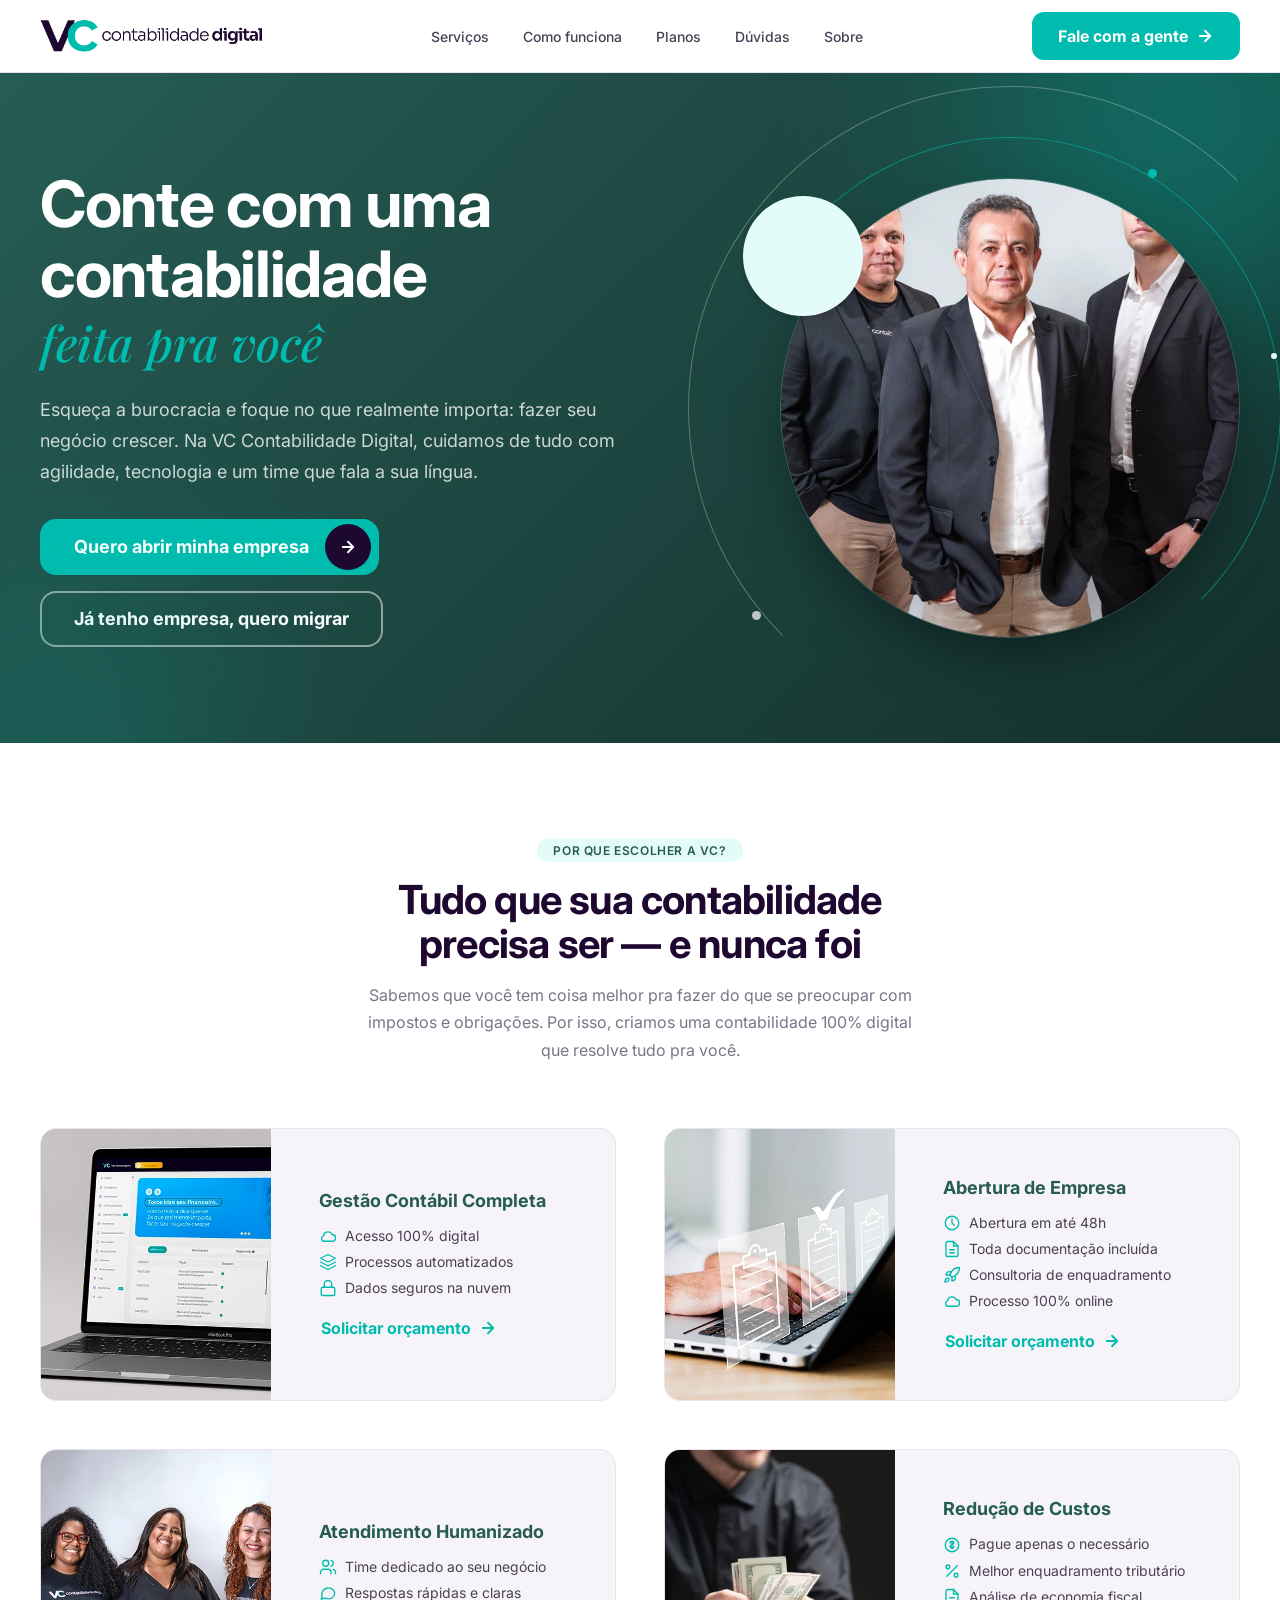
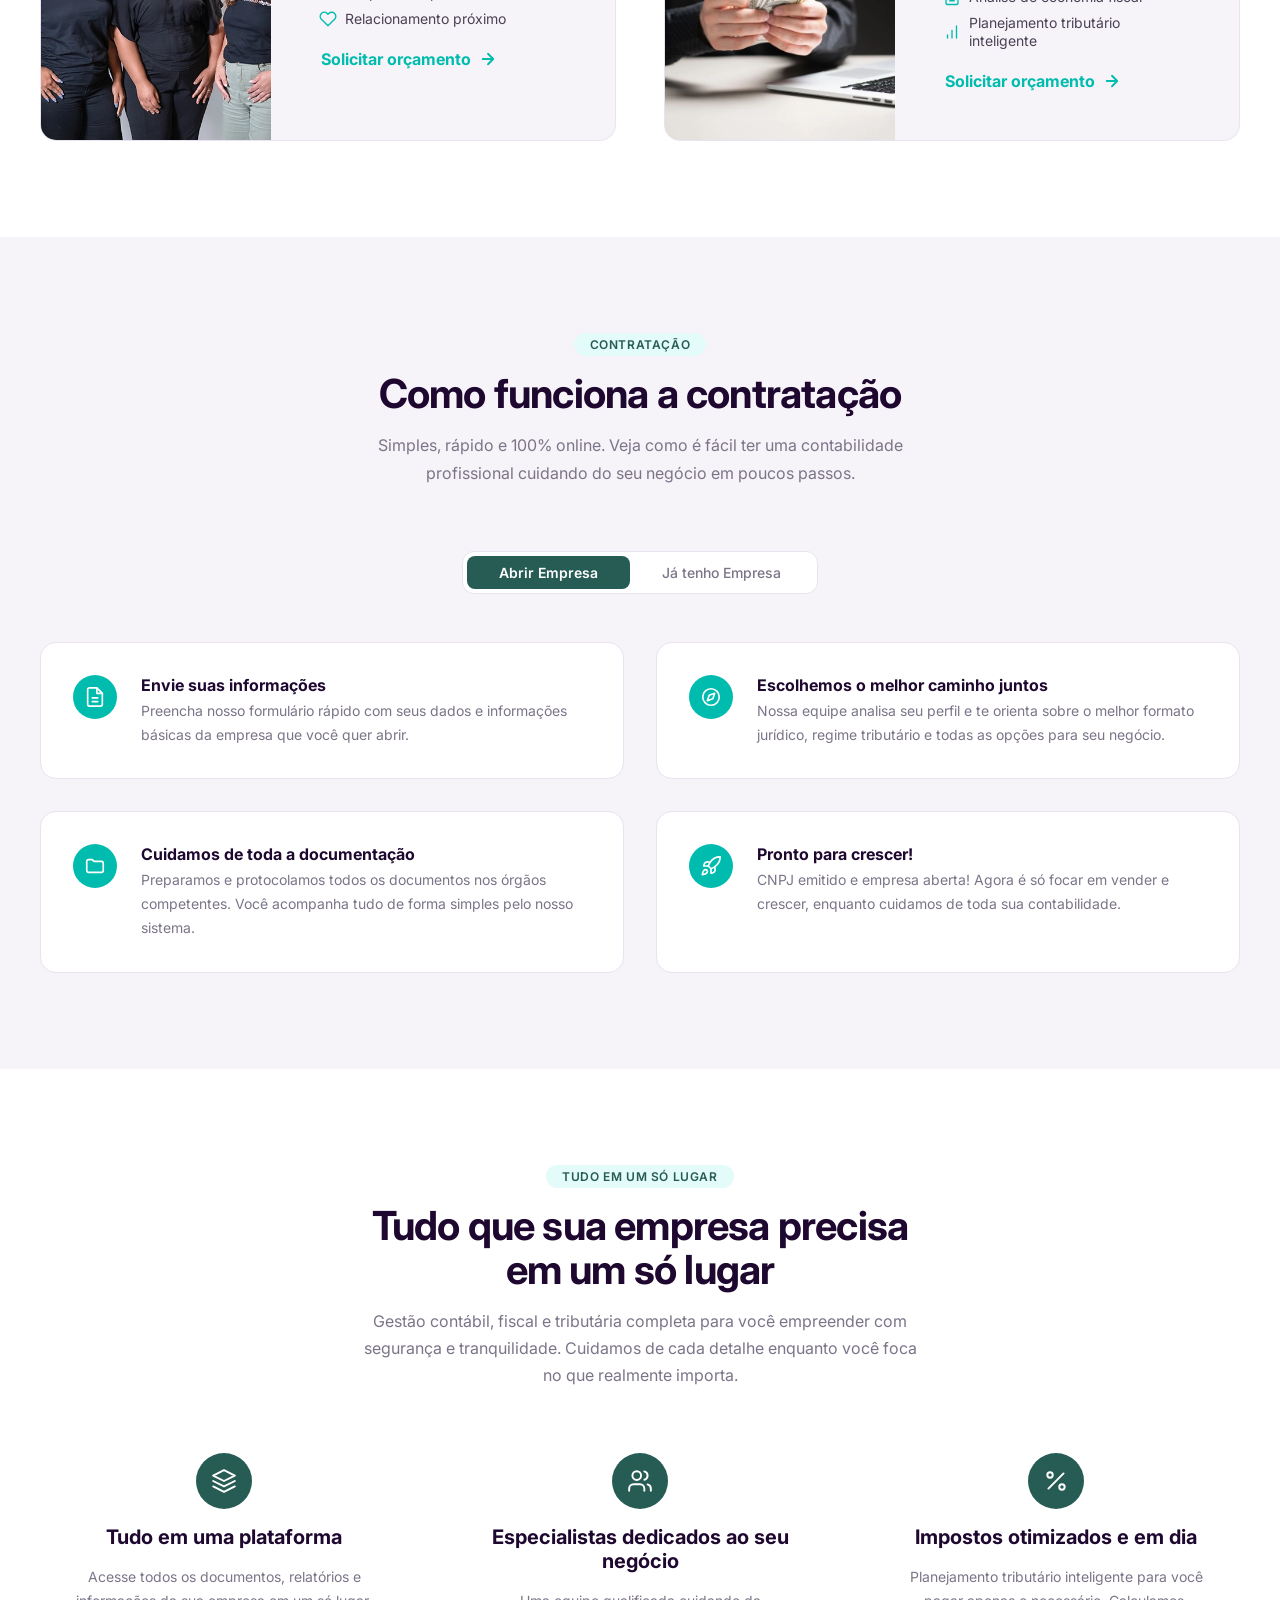
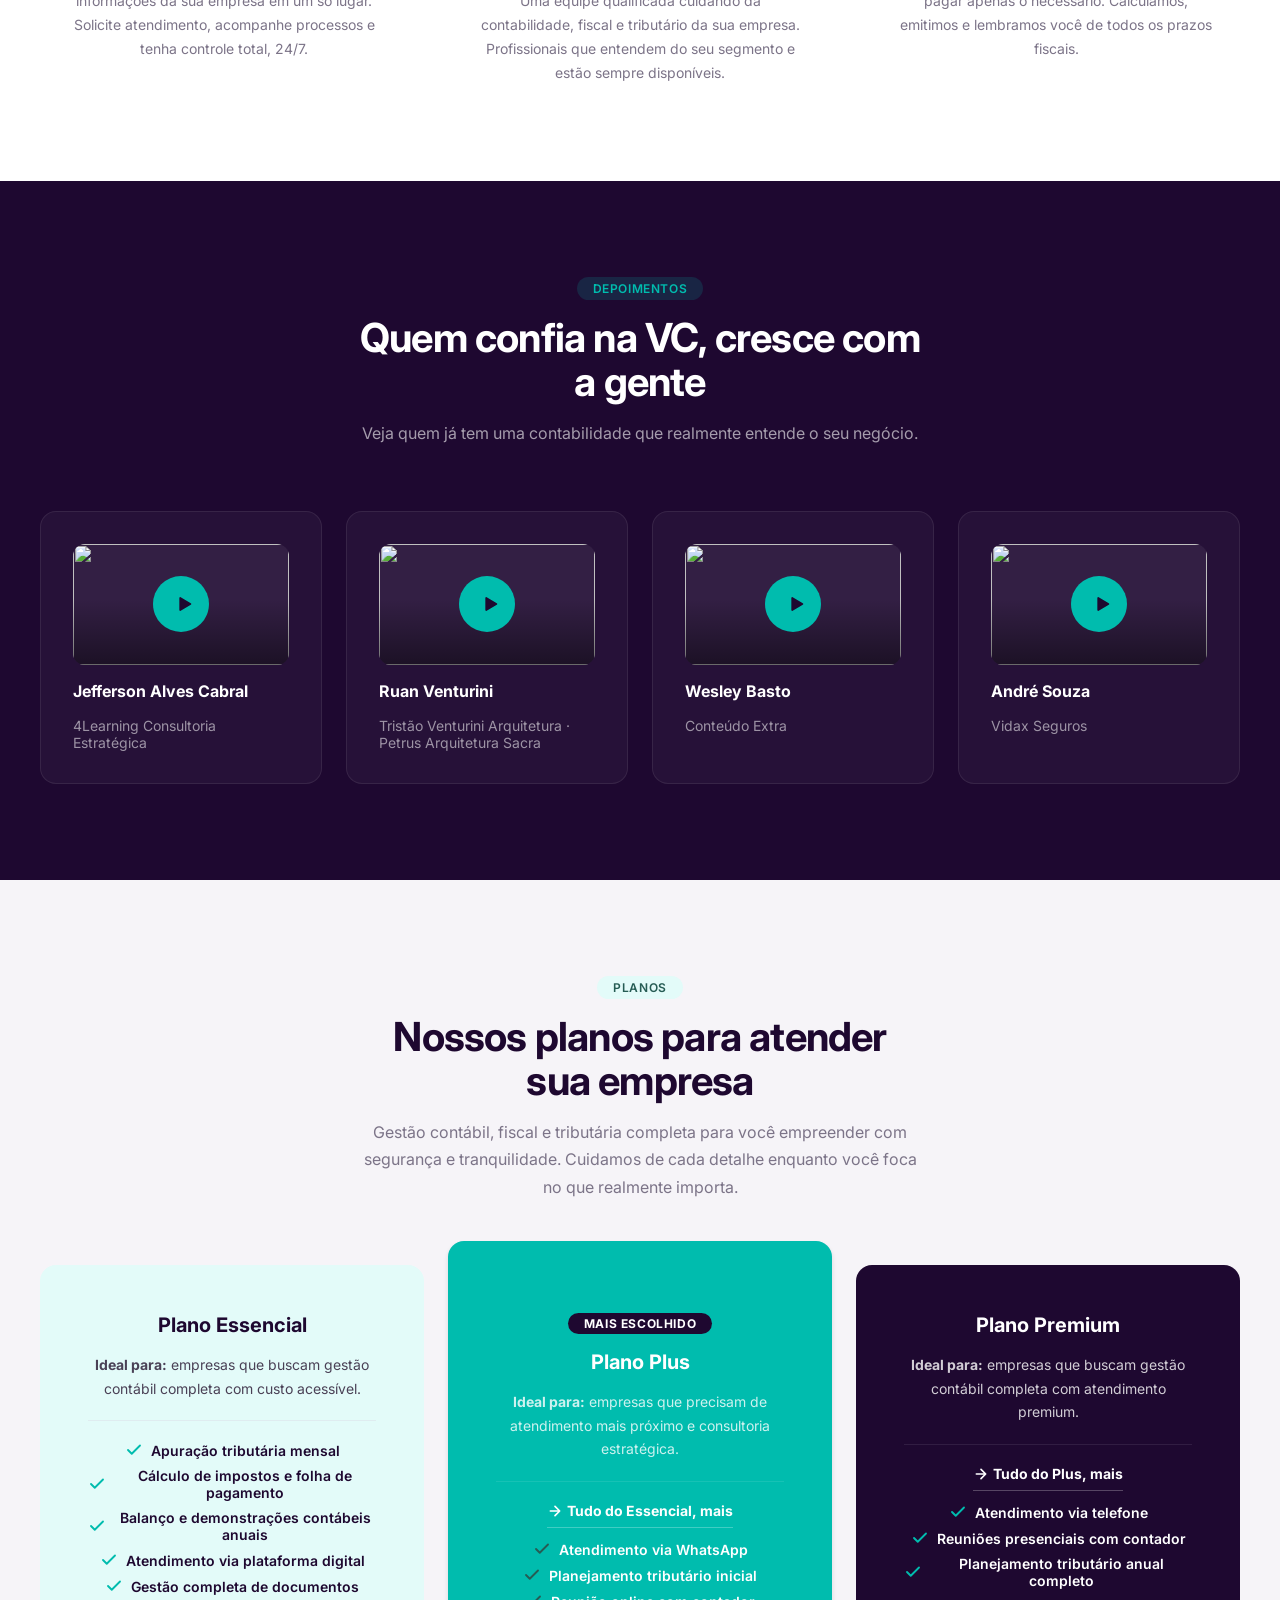
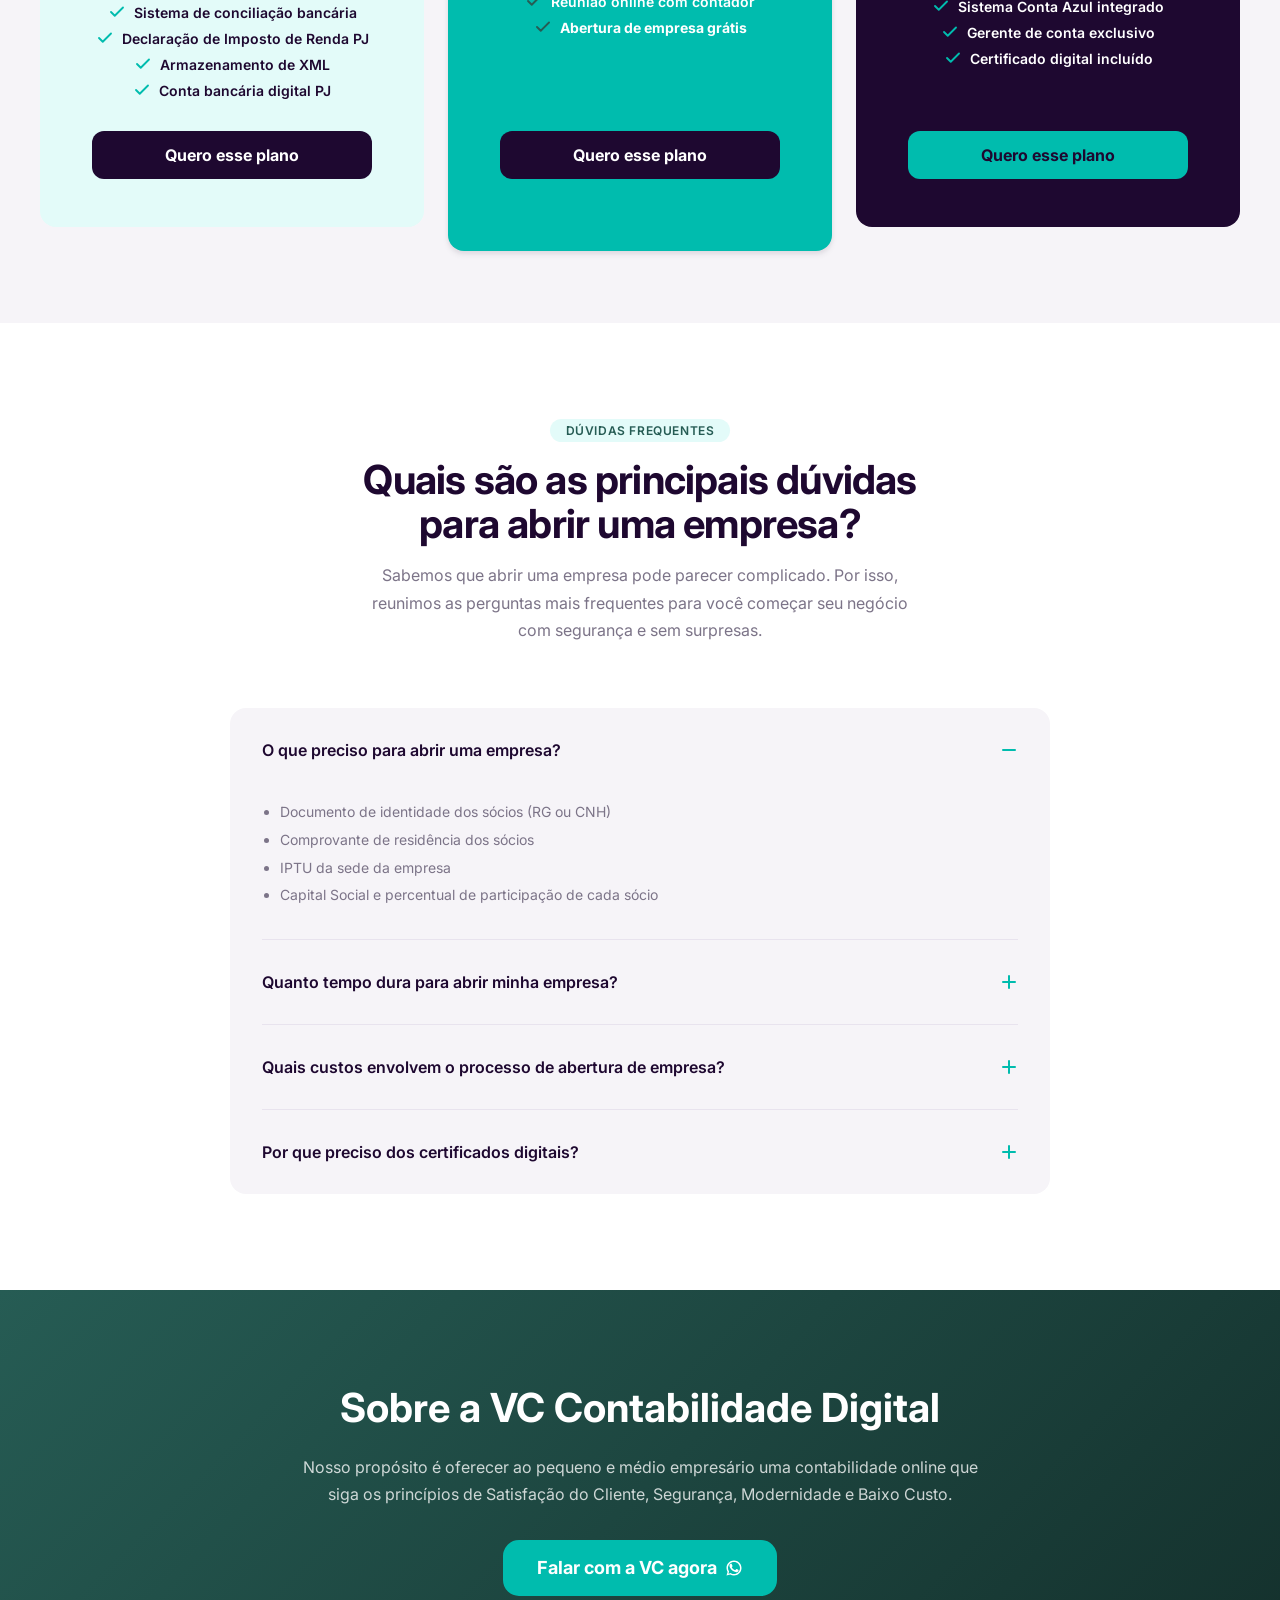
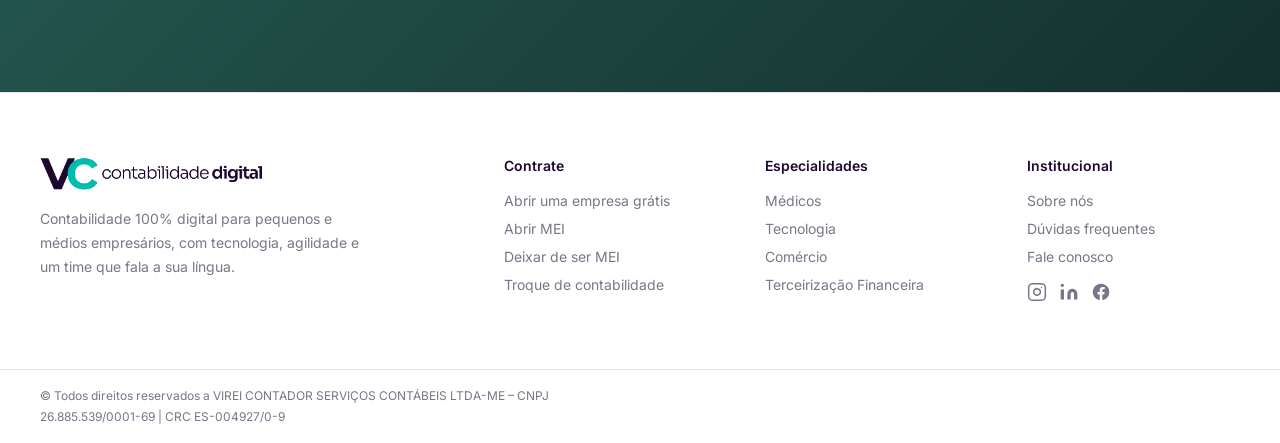
==== commit 342ab763: "Remove hero trust row/badge and animate orbit rings Drop the trust-item row and the floating photo b" ====
--- a/index.html
+++ b/index.html
@@ -222,28 +222,23 @@
     .hero__desc { font-size: var(--font-size-lg); line-height: var(--line-height-relaxed); color: rgba(255,255,255,.78); max-width: 56ch; }
     .hero__actions { display: flex; flex-wrap: wrap; gap: var(--space-md); justify-content: center; margin-block-start: var(--space-sm); }
 
+    @keyframes hero-orbit-spin { to { transform: rotate(360deg); } }
+
     .hero__orbits { position: relative; width: 100%; max-width: 380px; aspect-ratio: 1 / 1; margin-inline: auto; }
-    .hero__ring { position: absolute; border-radius: 50%; pointer-events: none; }
-    .hero__ring--1 { inset: -9%; border: 1px solid rgba(0,188,174,.4); }
-    .hero__ring--2 { inset: -20%; border: 1px solid rgba(255,255,255,.16); }
-    .hero__ring--3 { inset: 9%; border: 1px solid rgba(227,251,249,.3); }
+    .hero__ring { position: absolute; border-radius: 50%; pointer-events: none; border: 1px solid transparent; }
+    .hero__ring--1 { inset: -9%; border-top-color: rgba(0,188,174,.55); border-right-color: rgba(0,188,174,.55); animation: hero-orbit-spin 16s linear infinite; }
+    .hero__ring--2 { inset: -20%; border-top-color: rgba(255,255,255,.28); border-left-color: rgba(255,255,255,.28); animation: hero-orbit-spin 24s linear infinite reverse; }
+    .hero__ring--3 { inset: 9%; border-bottom-color: rgba(227,251,249,.45); border-right-color: rgba(227,251,249,.45); animation: hero-orbit-spin 12s linear infinite; }
     .hero__dot { position: absolute; width: 9px; height: 9px; border-radius: 50%; pointer-events: none; }
     .hero__dot--1 { top: -2%; right: 18%; background: var(--color-primary); }
     .hero__dot--2 { bottom: 4%; left: -6%; background: #fff; opacity: .7; }
     .hero__dot--3 { top: 38%; right: -8%; width: 6px; height: 6px; background: var(--color-primary-light); }
+    @media (prefers-reduced-motion: reduce) { .hero__ring { animation: none; } }
 
     .hero__media { position: relative; width: 100%; height: 100%; border-radius: 50%; overflow: hidden; border: 1px solid rgba(255,255,255,.16); box-shadow: 0 24px 64px -20px rgba(0,0,0,.55); z-index: 1; }
     .hero__media img { display: block; width: 100%; height: 100%; object-fit: cover; }
 
     .hero__accent-circle { position: absolute; top: 4%; left: -8%; width: 26%; aspect-ratio: 1/1; border-radius: 50%; background: var(--color-primary-light); z-index: 2; box-shadow: var(--shadow-md); }
-    .hero__badge {
-      position: absolute; bottom: -6%; left: 6%; z-index: 2;
-      display: inline-flex; align-items: center; gap: 6px;
-      background-color: #fff; color: var(--color-text-strong);
-      padding: 8px 14px; border-radius: 9999px; font-size: var(--font-size-xs); font-weight: var(--font-weight-bold);
-      box-shadow: var(--shadow-md); white-space: nowrap;
-    }
-    .hero__badge svg { width: 16px; height: 16px; color: var(--color-primary); flex-shrink: 0; }
 
     .button--split { padding-right: 6px; gap: var(--space-md); }
     .button--split .button__circle {
@@ -660,7 +655,6 @@
       <div class="hero__media">
         <img src="assets/vireicontador/people-hero.webp" alt="Time da VC Contabilidade Digital" width="500" height="500" loading="eager">
       </div>
-      <span class="hero__badge"><svg aria-hidden="true"><use href="#icon-check"/></svg>Contabilidade que entende você</span>
     </div>
   </div>
 </section>
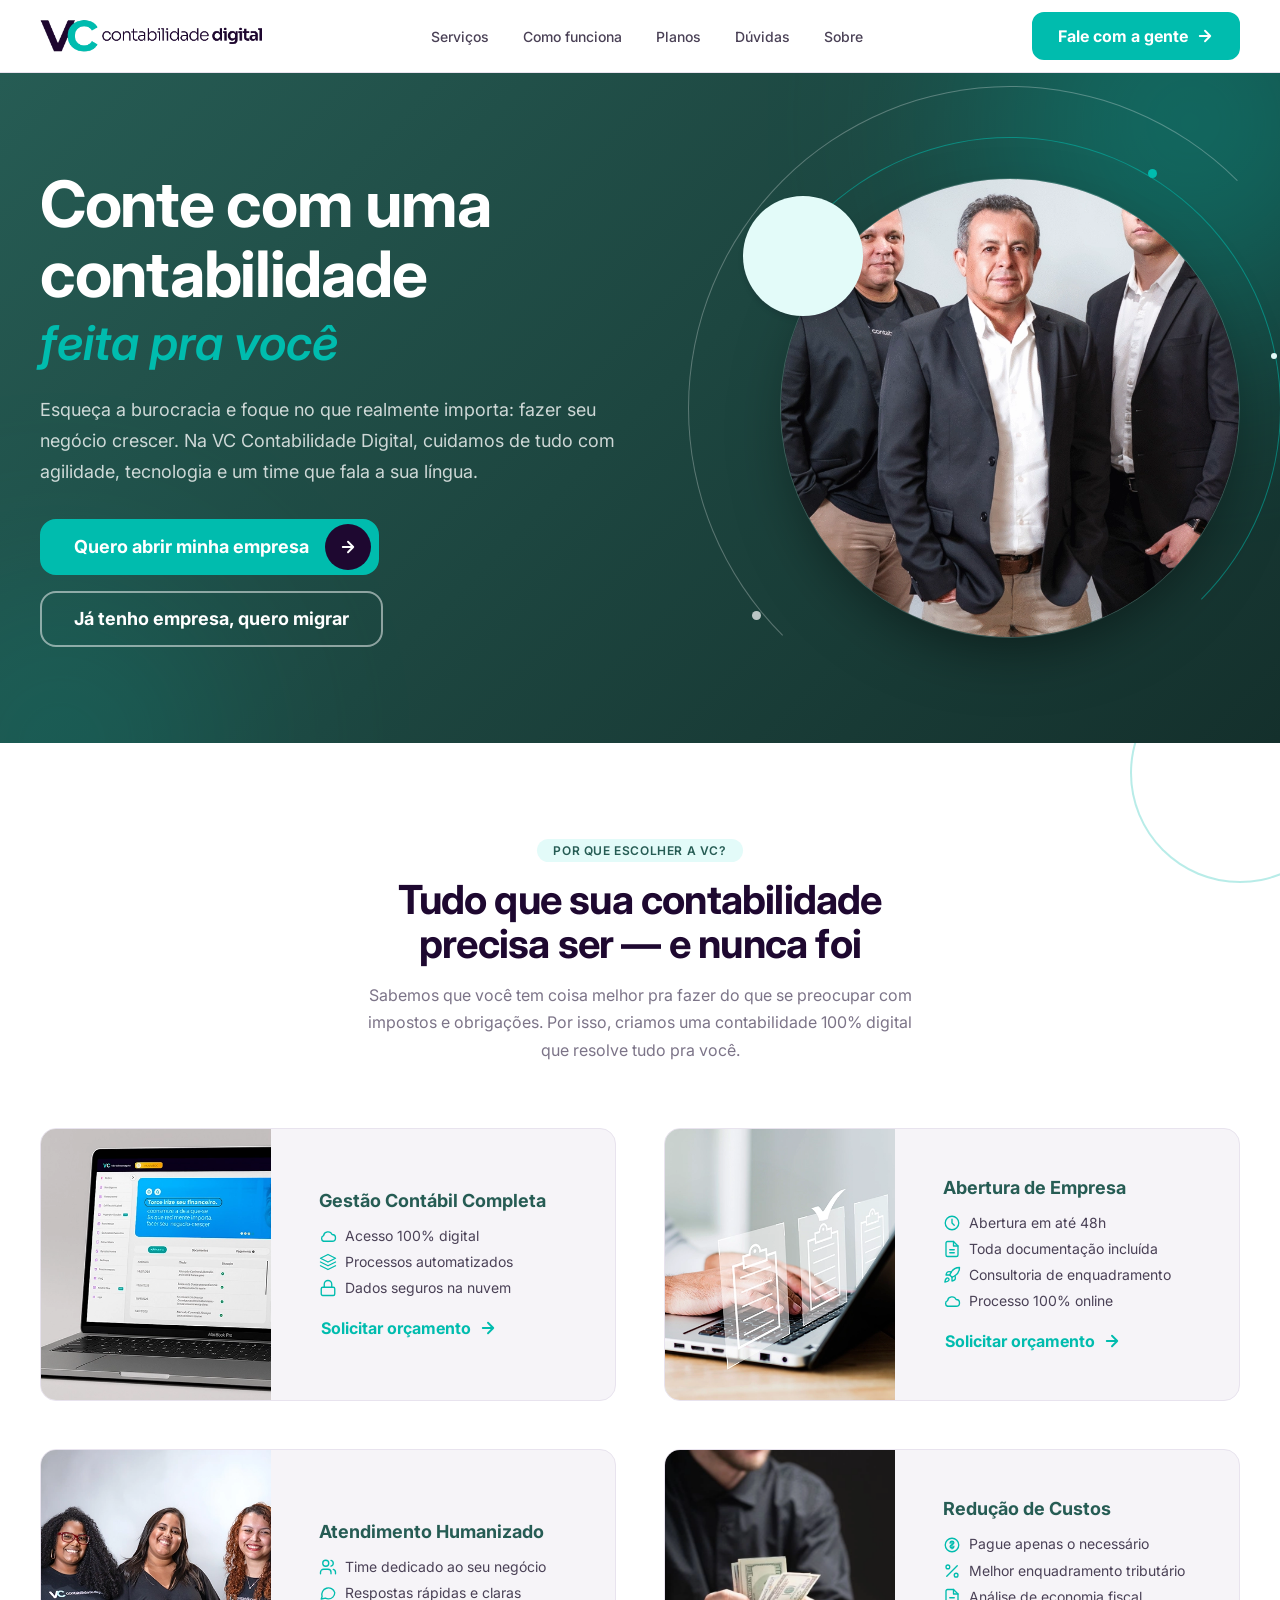
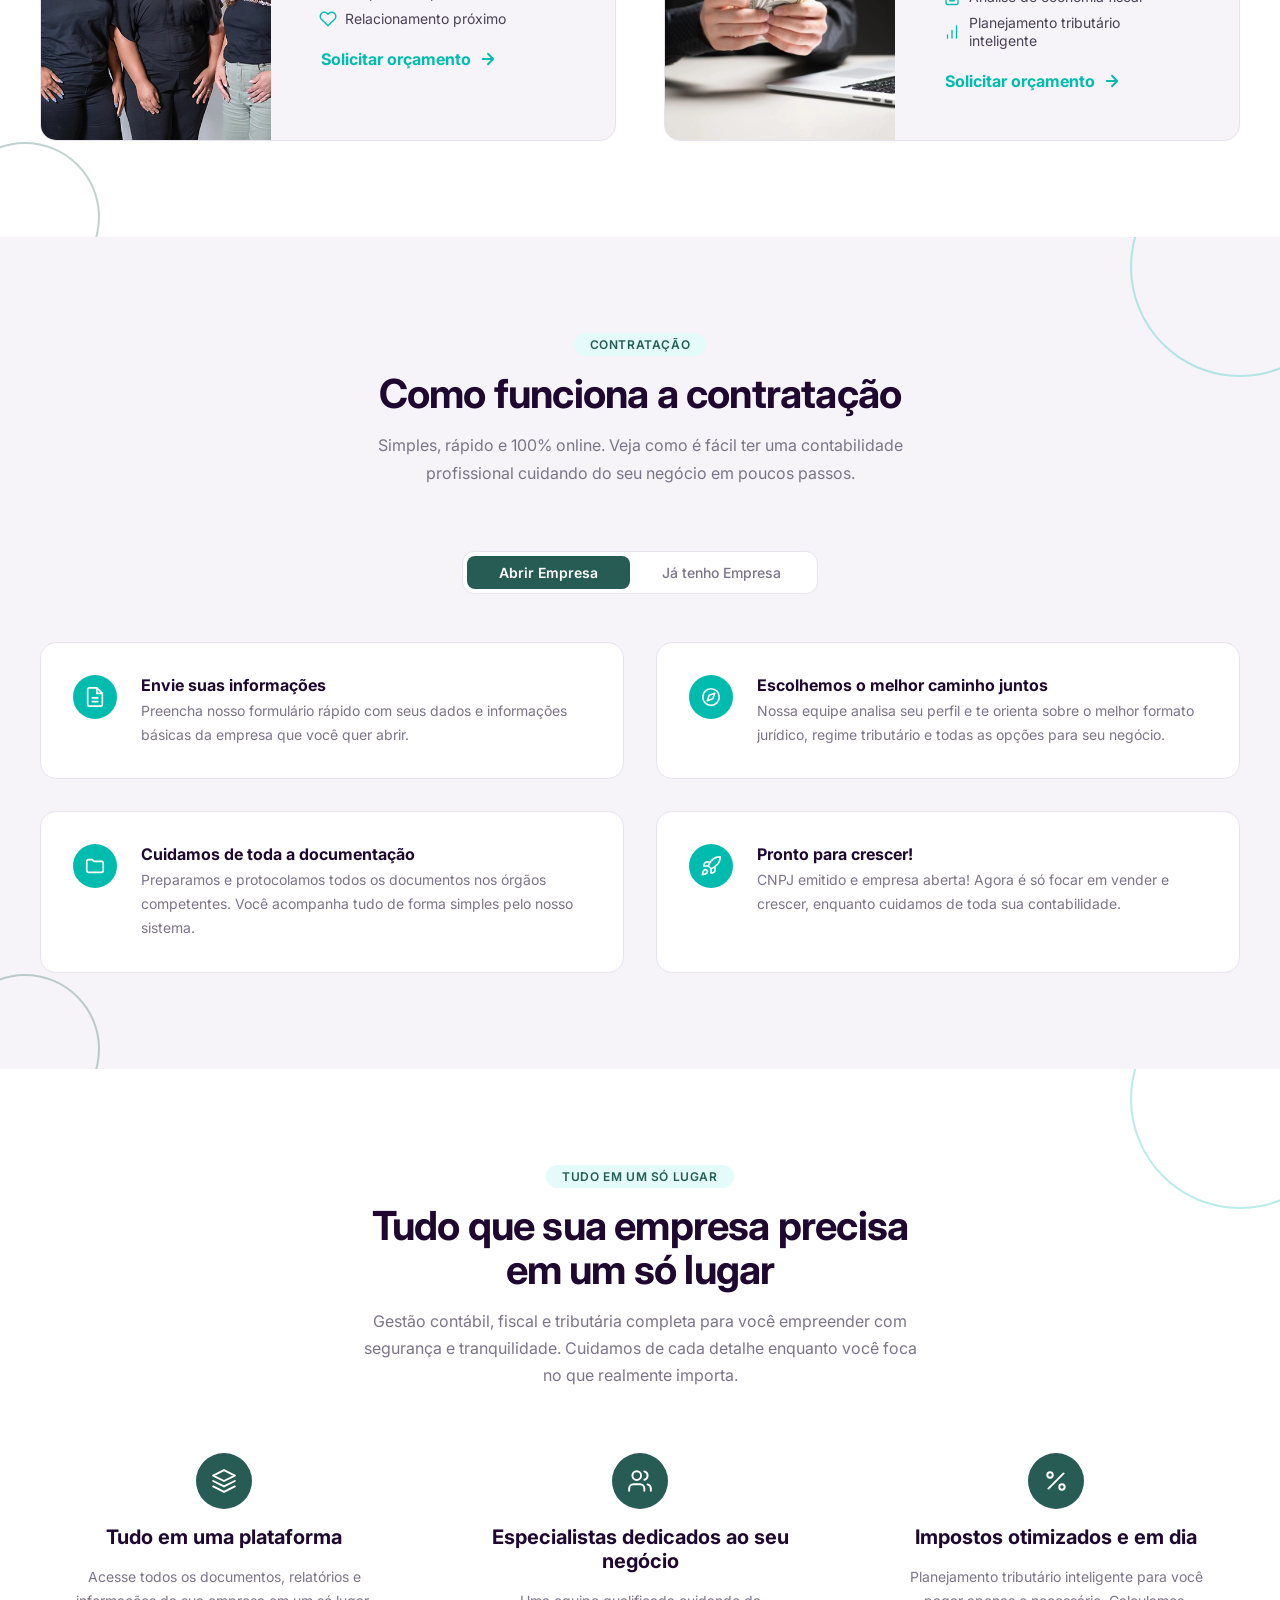
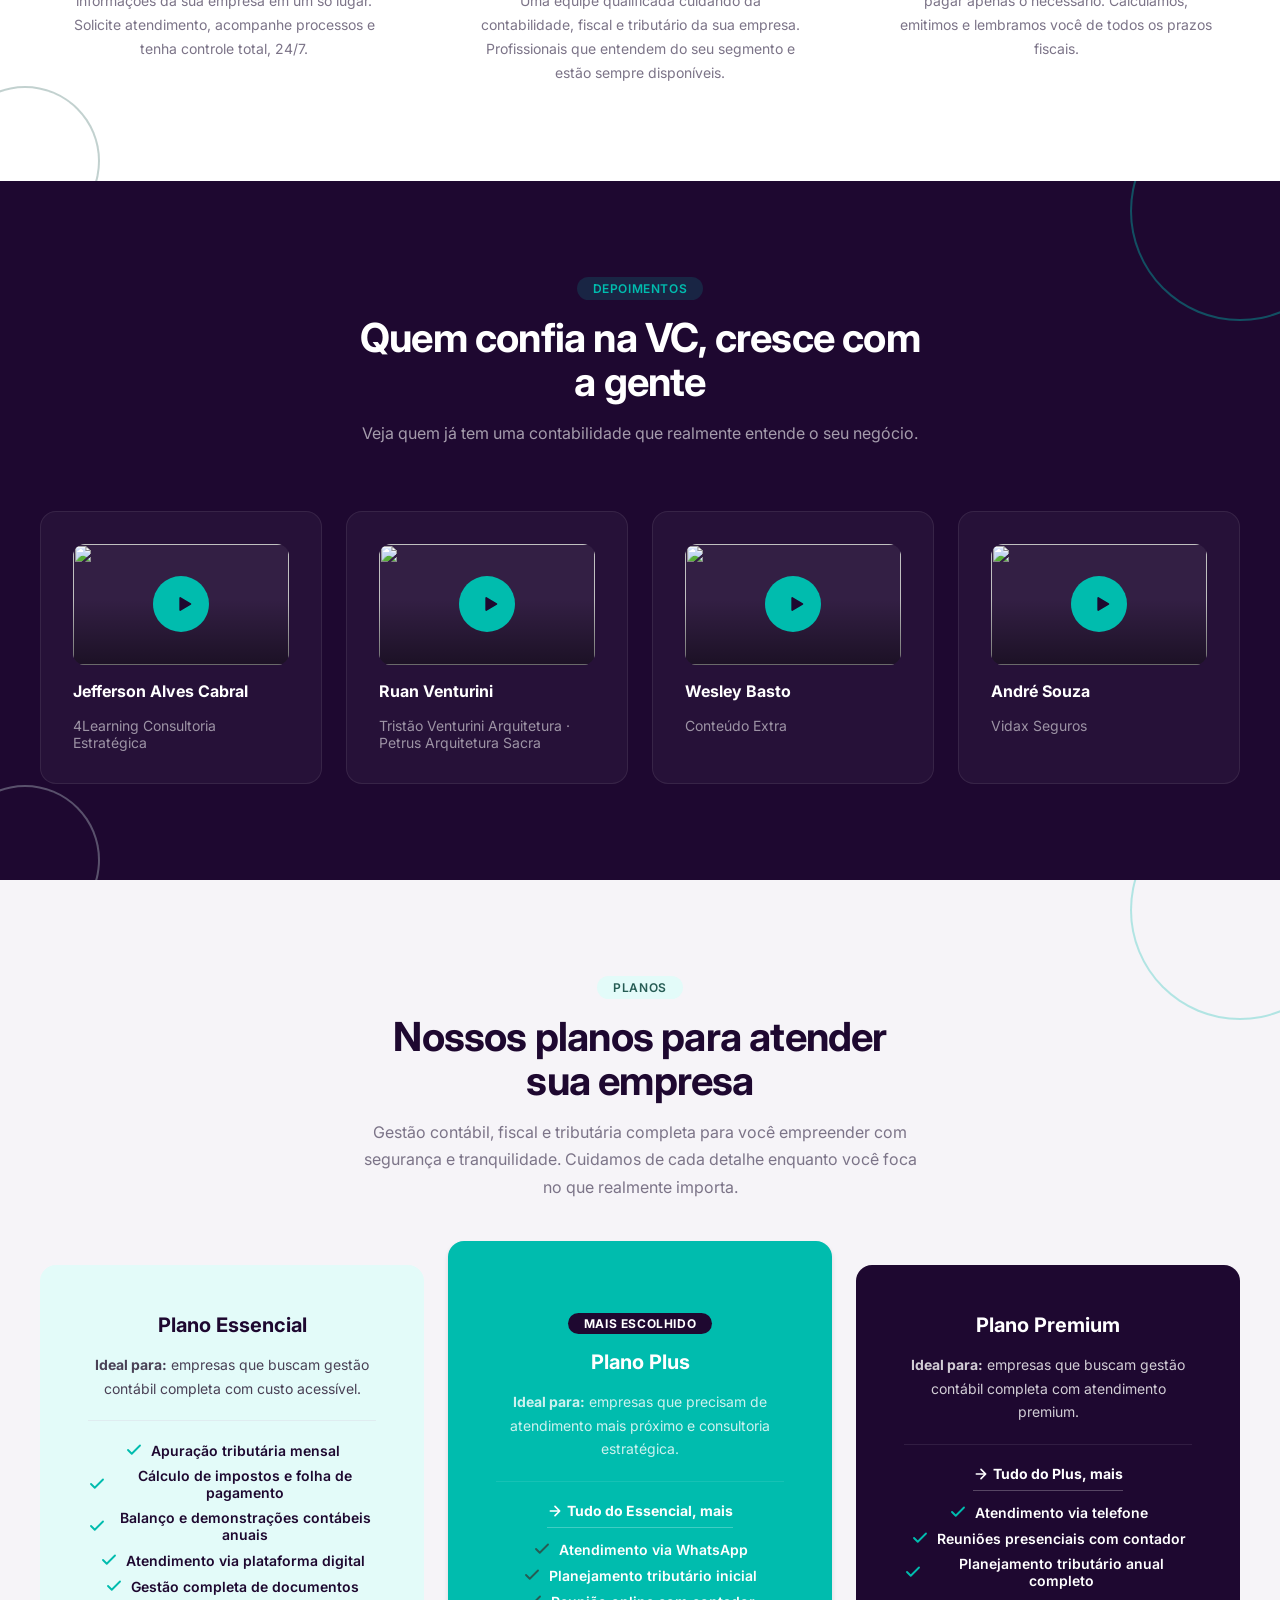
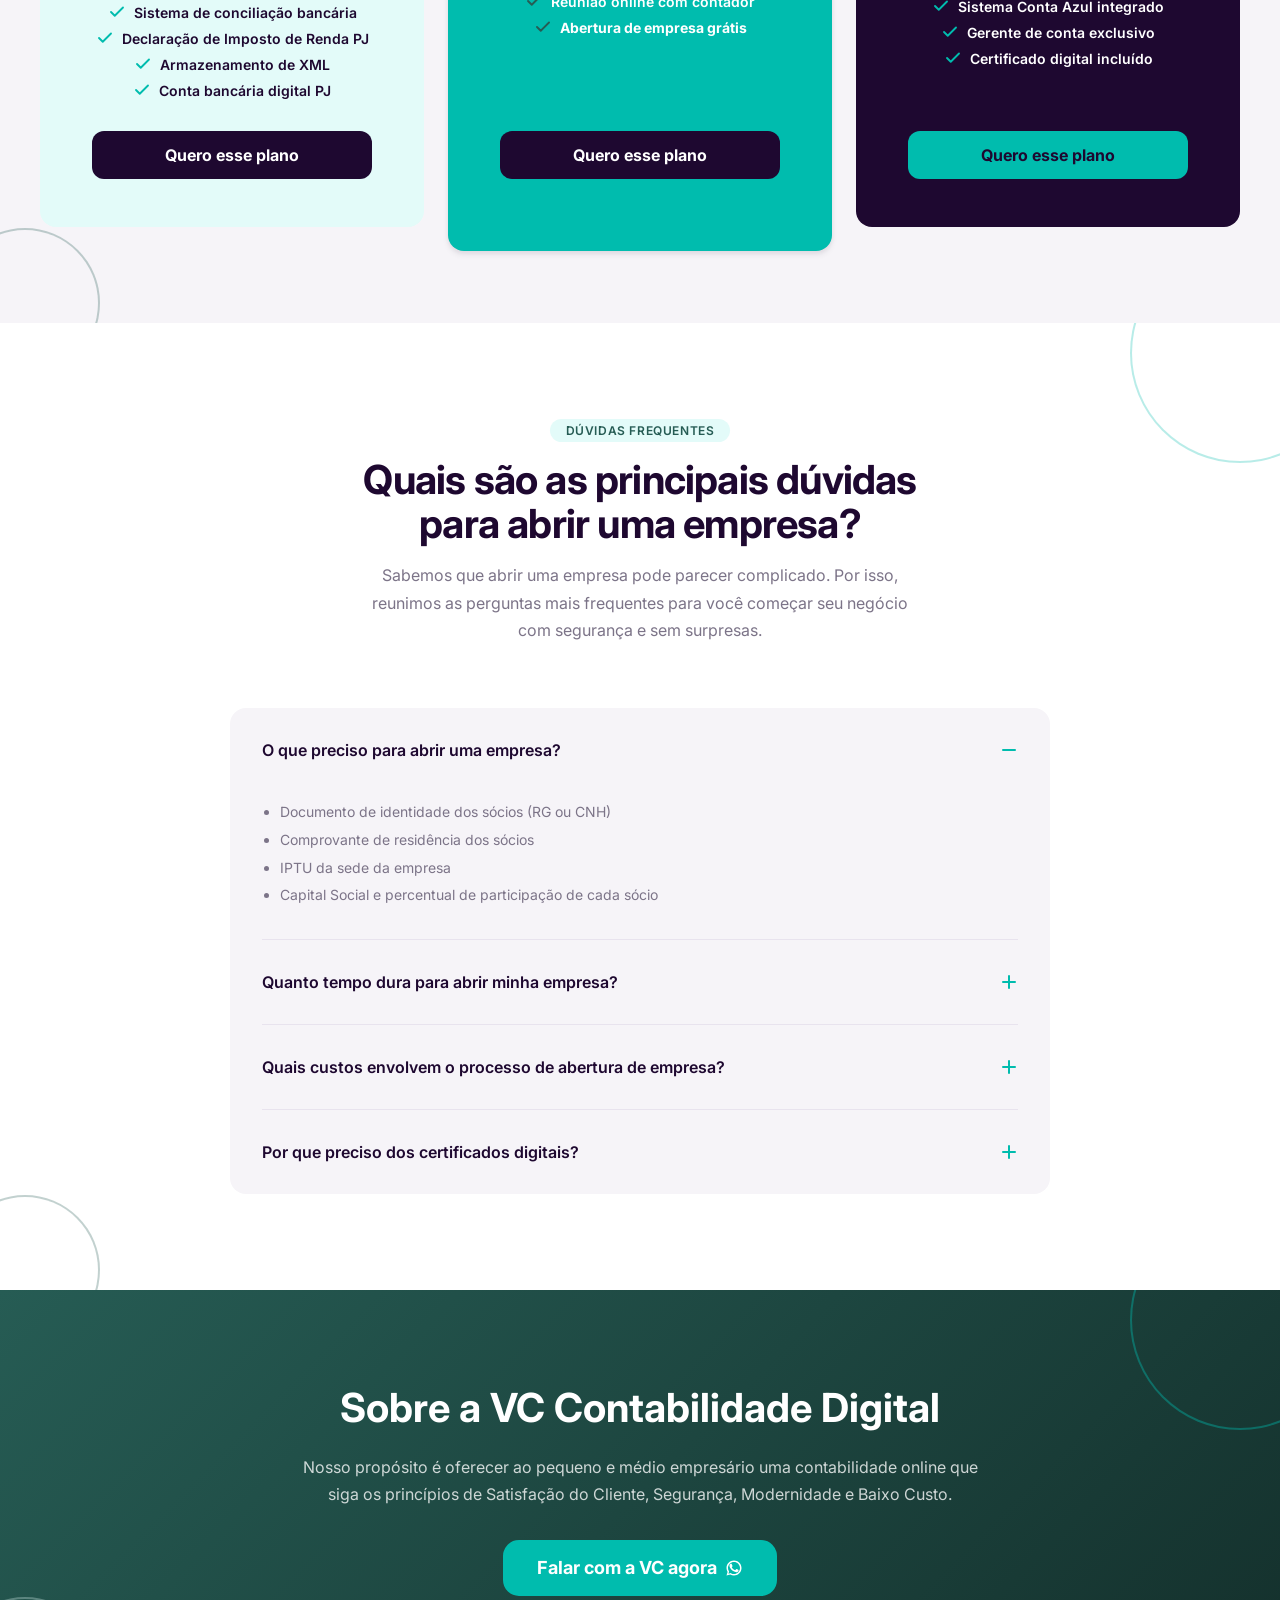
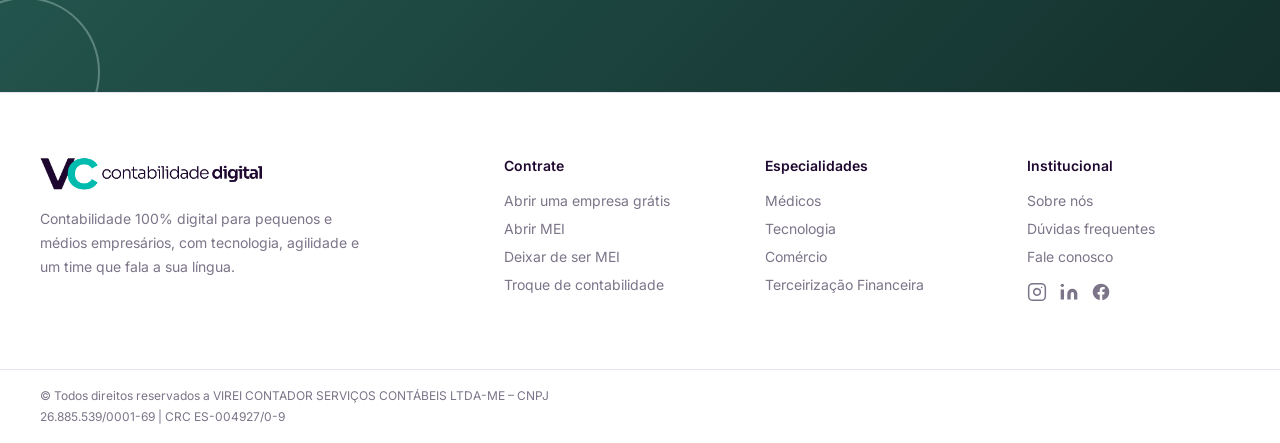
==== commit 589254ca: "Use standard Inter font for hero accent line, add section orbit arcs Replace the Playfair Display se" ====
--- a/index.html
+++ b/index.html
@@ -8,7 +8,7 @@
   <link rel="icon" type="image/webp" href="assets/vireicontador/favicon_vireicontador.webp">
   <link rel="preconnect" href="https://fonts.googleapis.com">
   <link rel="preconnect" href="https://fonts.gstatic.com" crossorigin>
-  <link href="https://fonts.googleapis.com/css2?family=Inter:wght@400;500;600;700;800&family=Playfair+Display:ital,wght@1,500;1,600&display=swap" rel="stylesheet">
+  <link href="https://fonts.googleapis.com/css2?family=Inter:ital,wght@0,400;0,500;0,600;0,700;0,800;1,600&display=swap" rel="stylesheet">
   <style>
     /* ════════════════════════════════════════
        TOKENS + BRAND — VC Contabilidade Digital
@@ -95,7 +95,7 @@
     img { display: block; max-width: 100%; }
     button { border: 0; background: transparent; cursor: pointer; font: inherit; }
     ul, ol { list-style: none; }
-    .container { width: min(1200px, calc(100% - 48px)); margin: 0 auto; }
+    .container { position: relative; z-index: 1; width: min(1200px, calc(100% - 48px)); margin: 0 auto; }
 
     /* ════════════════════════════════════════
        BUTTONS (atom)
@@ -150,6 +150,33 @@
     .section-heading__desc { font-size: var(--font-size-base); line-height: var(--line-height-relaxed); color: var(--color-text-muted); }
 
     /* ════════════════════════════════════════
+       DECORATIVE ORBITS (seções)
+    ════════════════════════════════════════ */
+    @keyframes section-orbit-spin { to { transform: rotate(360deg); } }
+    .features, .how, .platform, .clients, .pricing, .faq, .about { position: relative; overflow: hidden; }
+    .features::before, .how::before, .platform::before, .clients::before, .pricing::before, .faq::before, .about::before,
+    .features::after, .how::after, .platform::after, .clients::after, .pricing::after, .faq::after, .about::after {
+      content: ''; position: absolute; border-radius: 50%; pointer-events: none; z-index: 0;
+      border: 2px solid transparent;
+    }
+    .features::before, .how::before, .platform::before, .clients::before, .pricing::before, .faq::before, .about::before {
+      width: 220px; height: 220px; top: -80px; right: -70px;
+      border-bottom-color: rgba(0,188,174,.28); border-left-color: rgba(0,188,174,.28);
+      animation: section-orbit-spin 22s linear infinite;
+    }
+    .features::after, .how::after, .platform::after, .clients::after, .pricing::after, .faq::after, .about::after {
+      width: 150px; height: 150px; bottom: -55px; left: -50px;
+      border-top-color: rgba(38,92,84,.28); border-right-color: rgba(38,92,84,.28);
+      animation: section-orbit-spin 28s linear infinite reverse;
+    }
+    .clients::before, .about::before { border-bottom-color: rgba(0,188,174,.4); border-left-color: rgba(0,188,174,.4); }
+    .clients::after, .about::after { border-top-color: rgba(227,251,249,.3); border-right-color: rgba(227,251,249,.3); }
+    @media (prefers-reduced-motion: reduce) {
+      .features::before, .how::before, .platform::before, .clients::before, .pricing::before, .faq::before, .about::before,
+      .features::after, .how::after, .platform::after, .clients::after, .pricing::after, .faq::after, .about::after { animation: none; }
+    }
+
+    /* ════════════════════════════════════════
        1. HEADER SIMPLE
     ════════════════════════════════════════ */
     .header-simple { position: sticky; top: 0; z-index: 100; background-color: var(--color-background); border-bottom: 1px solid var(--color-border); }
@@ -214,7 +241,7 @@
       color: var(--color-text-inverse); text-wrap: balance;
     }
     .hero__title-script {
-      font-family: 'Playfair Display', serif; font-style: italic; font-weight: 500;
+      font-family: var(--font-heading); font-style: italic; font-weight: 600;
       font-size: clamp(var(--font-size-2xl), 5vw, var(--font-size-5xl));
       line-height: 1.2; color: var(--color-primary); text-wrap: balance;
     }
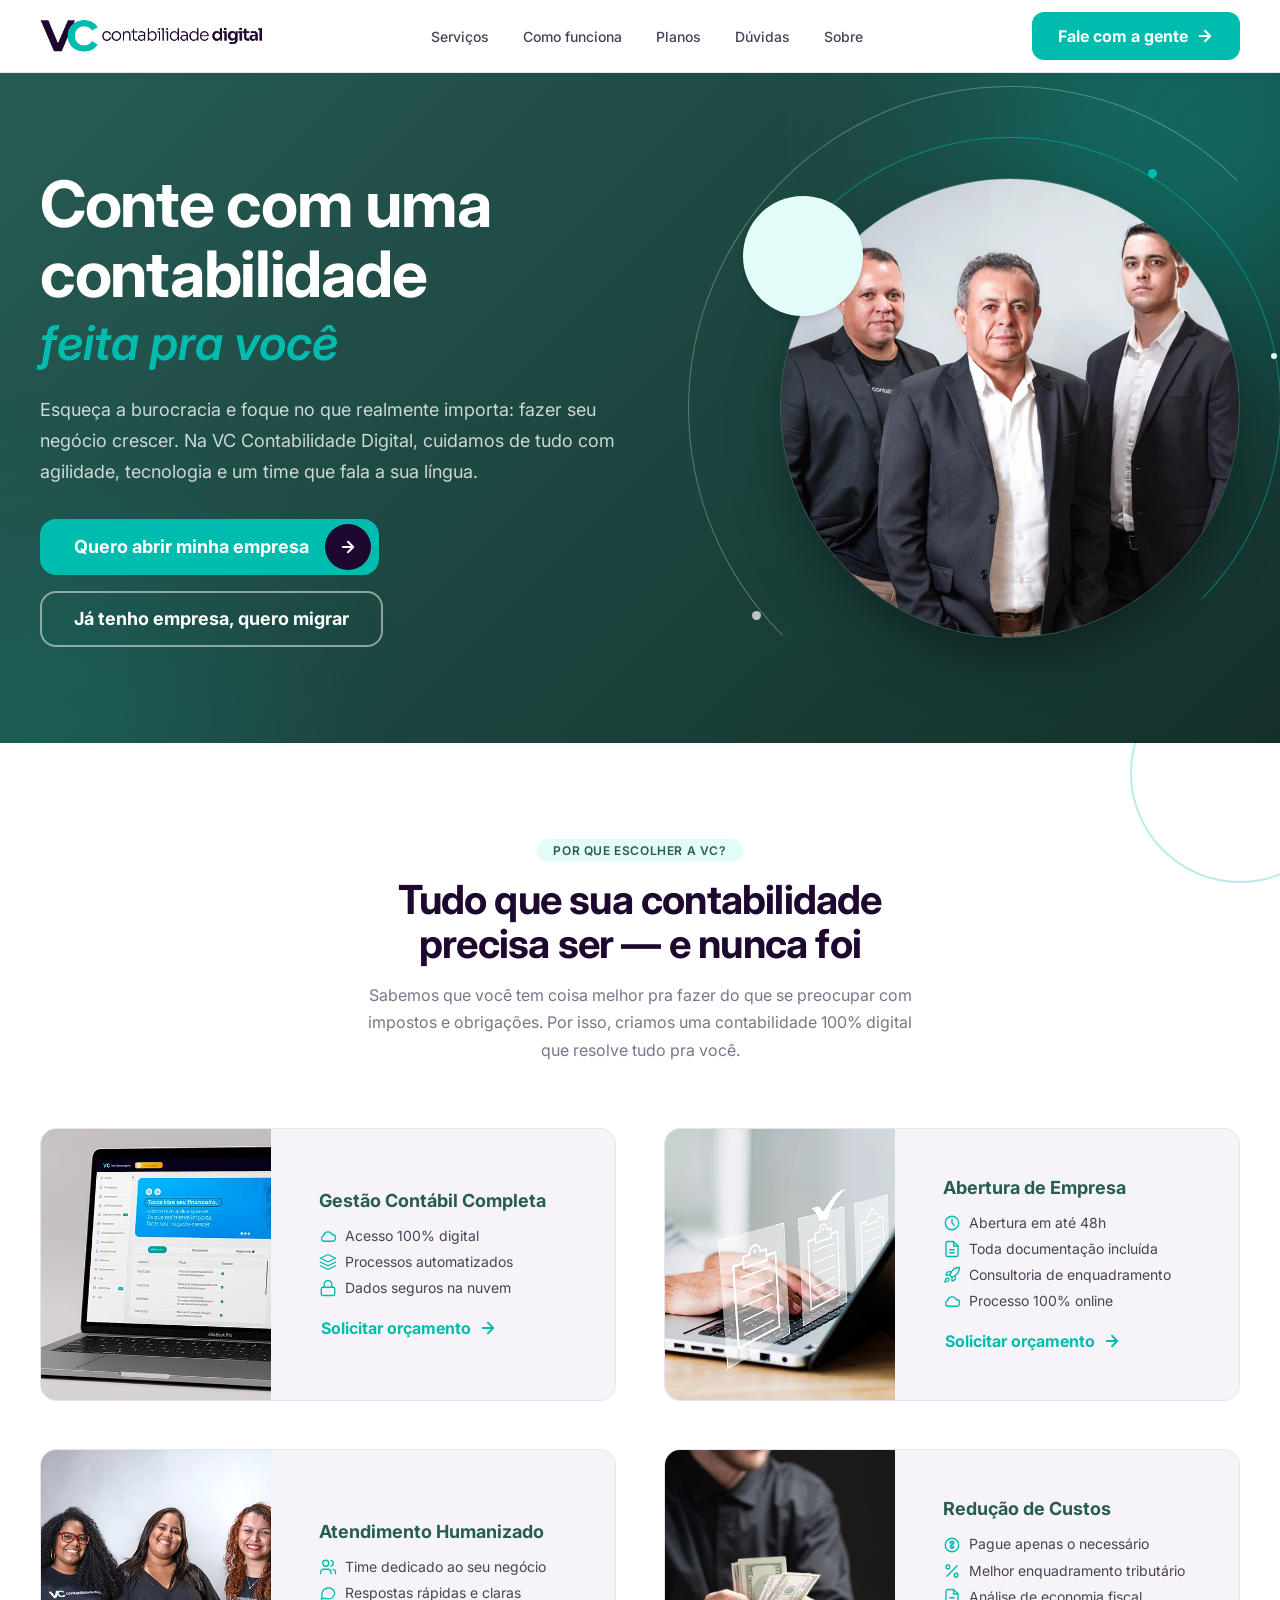
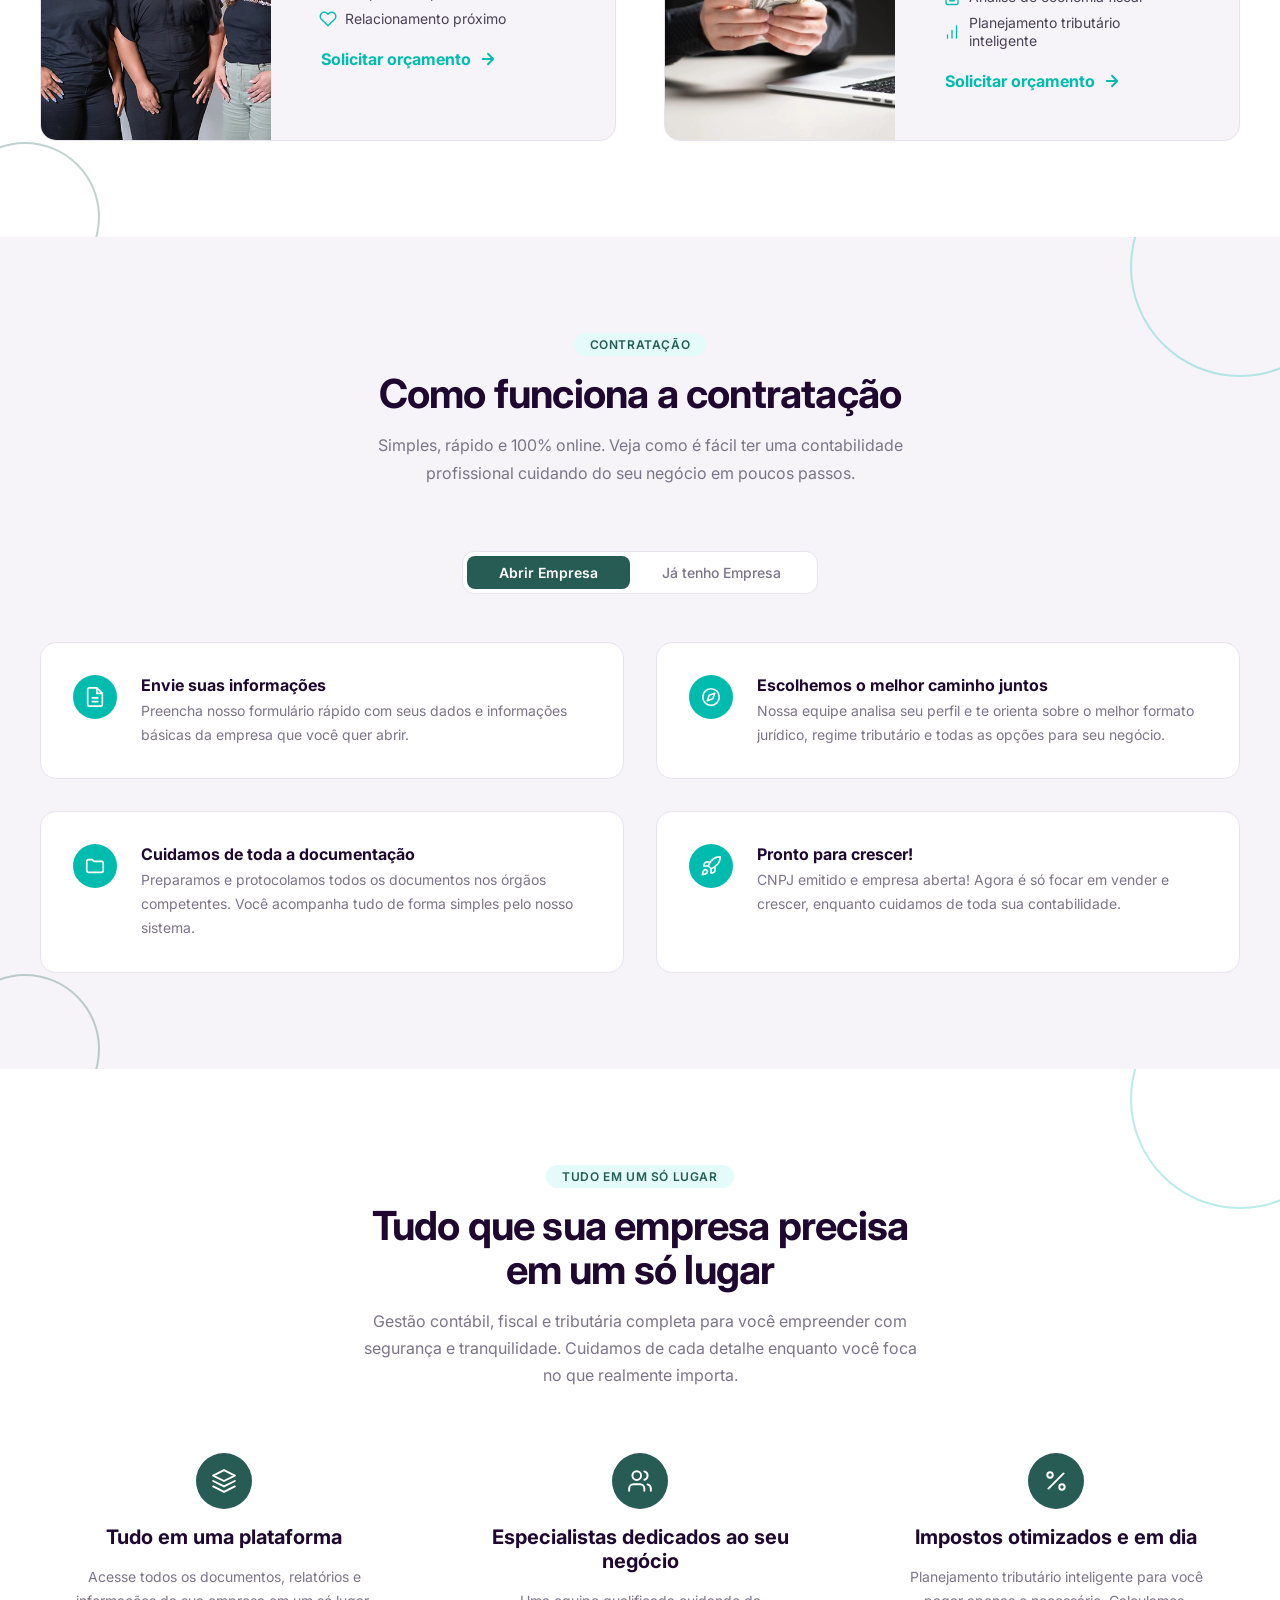
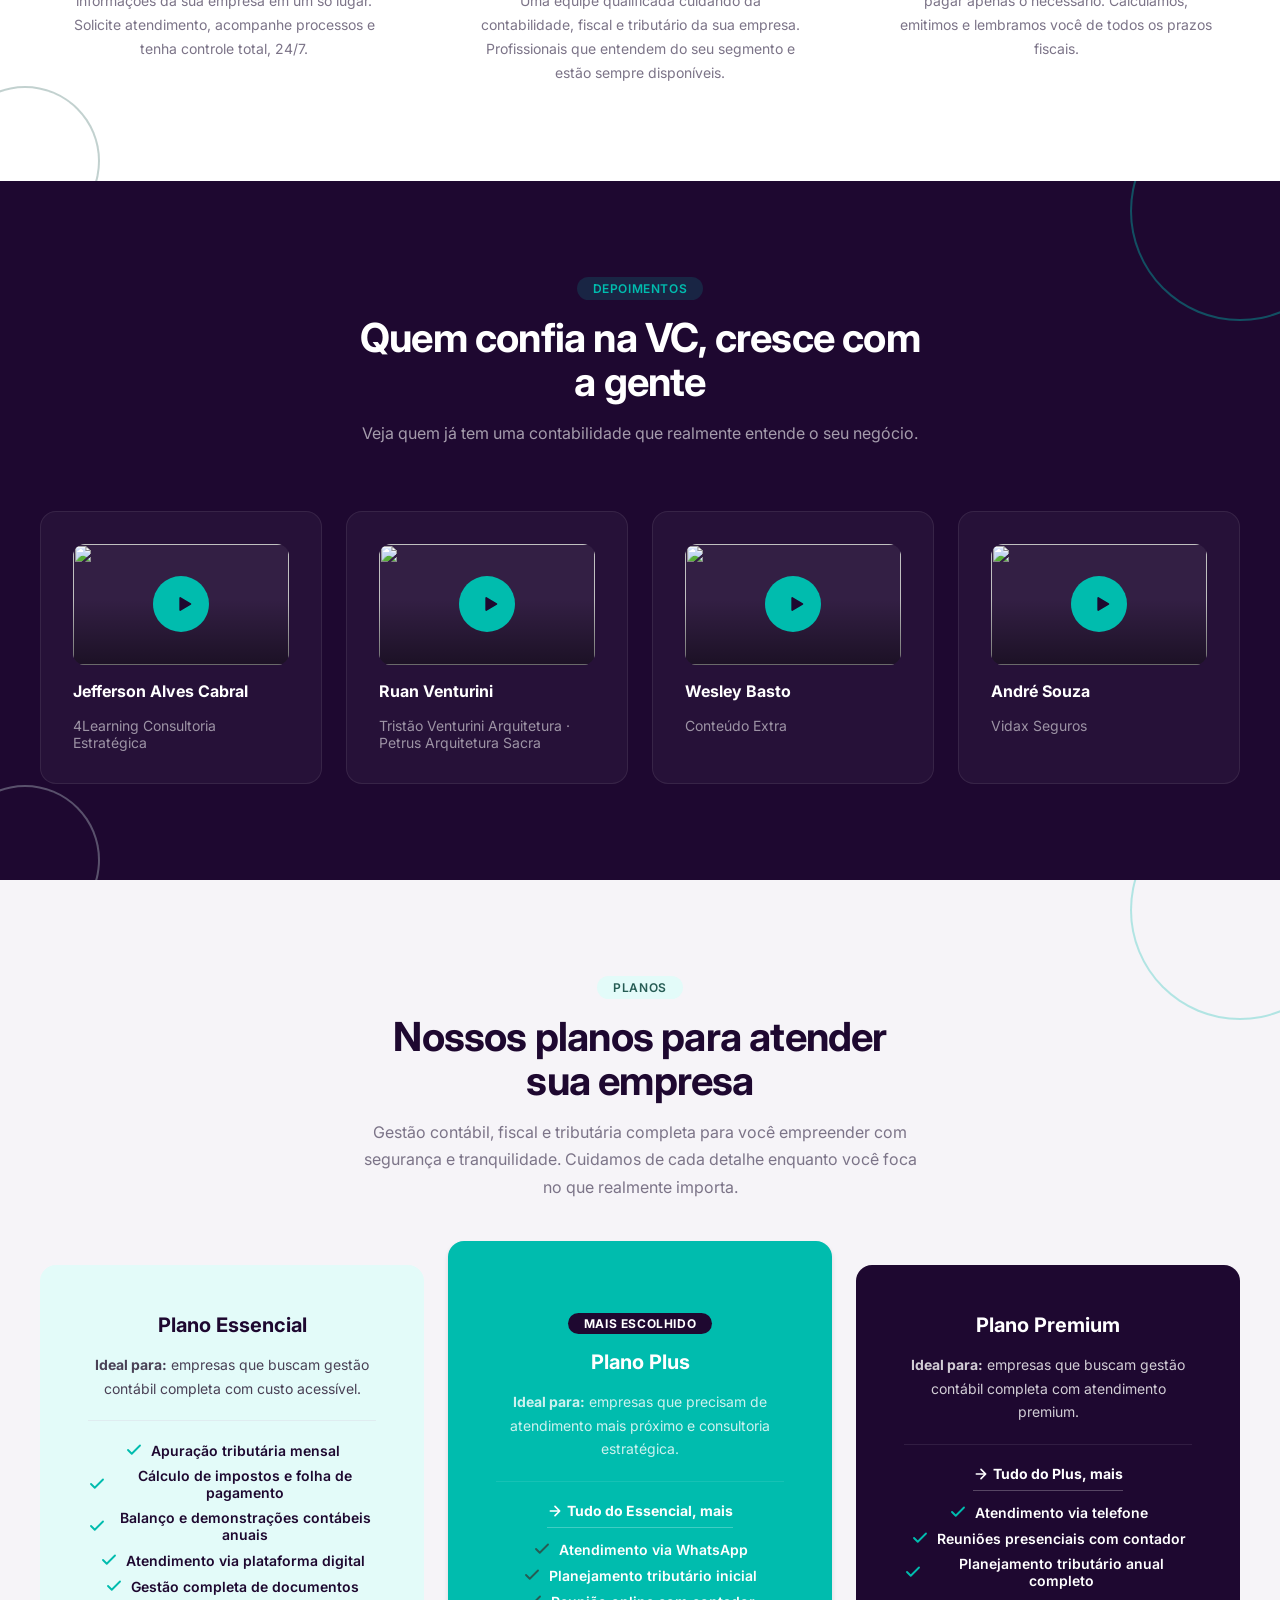
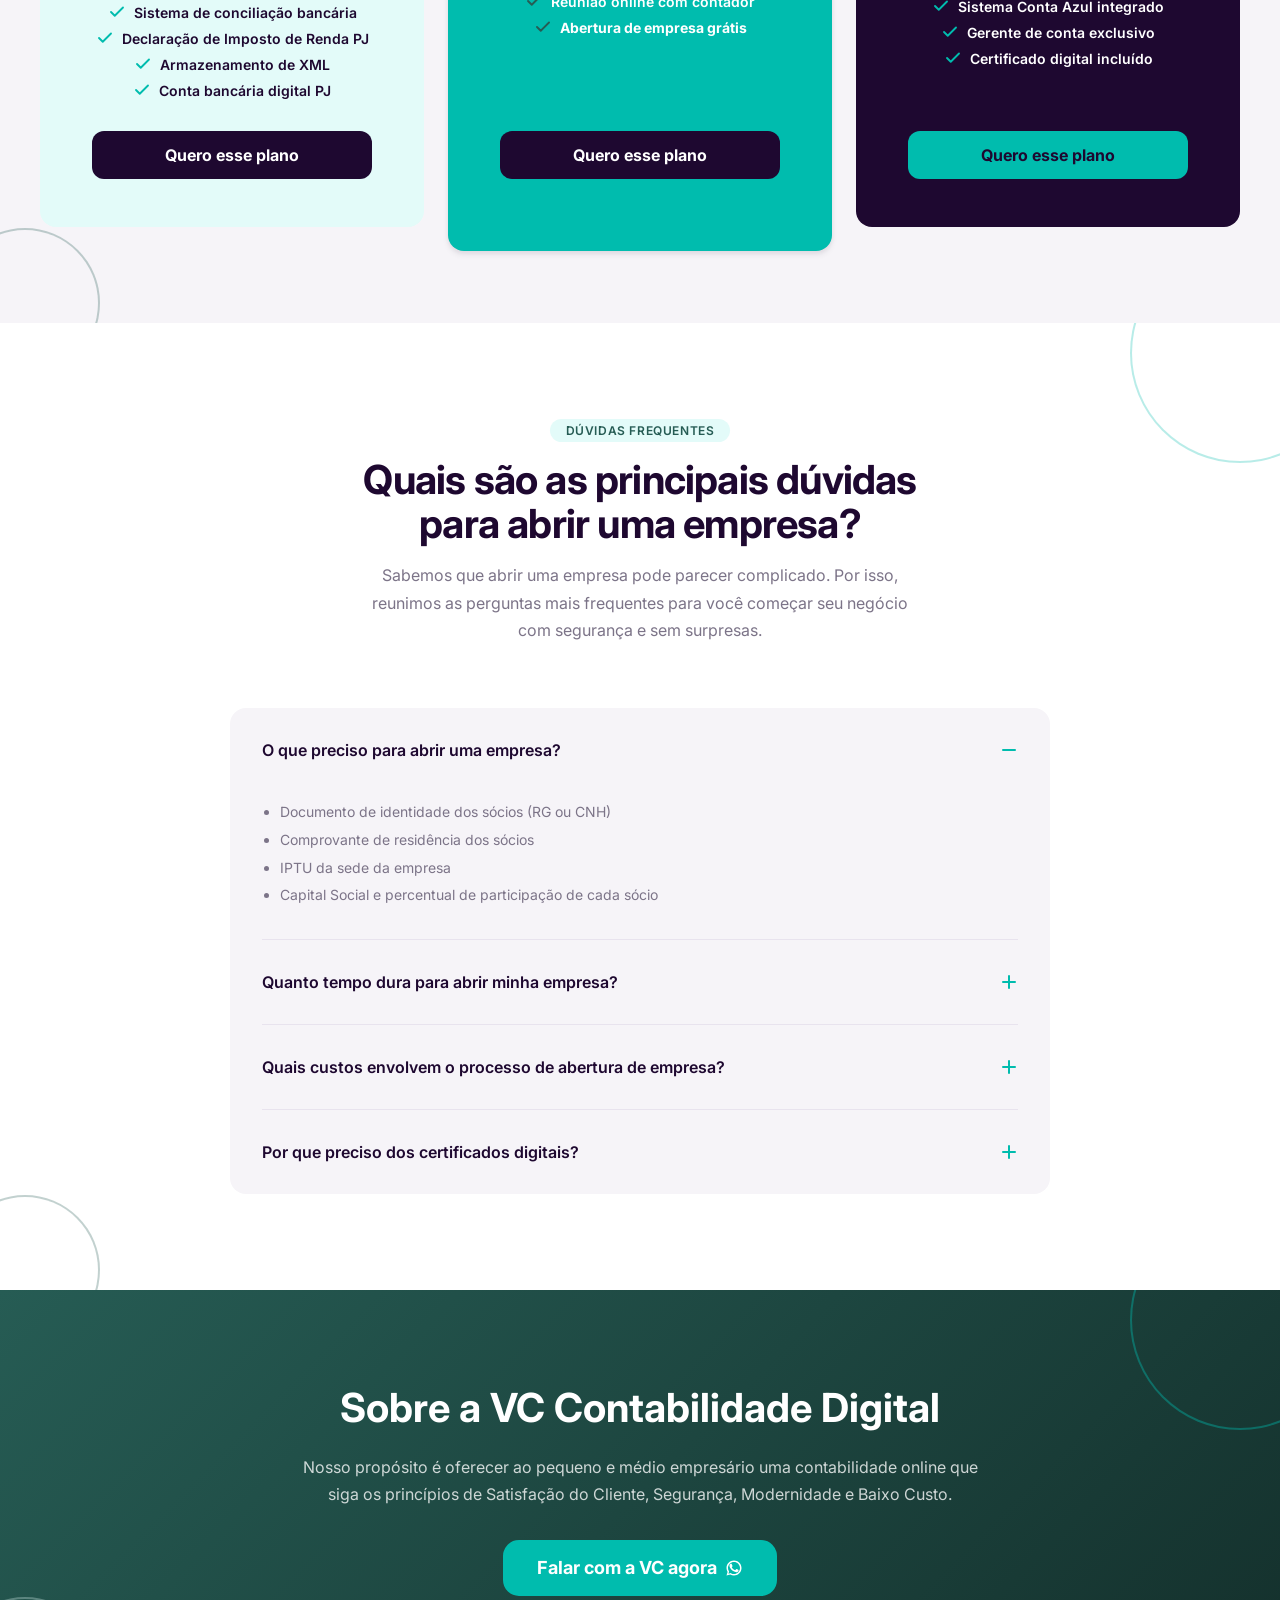
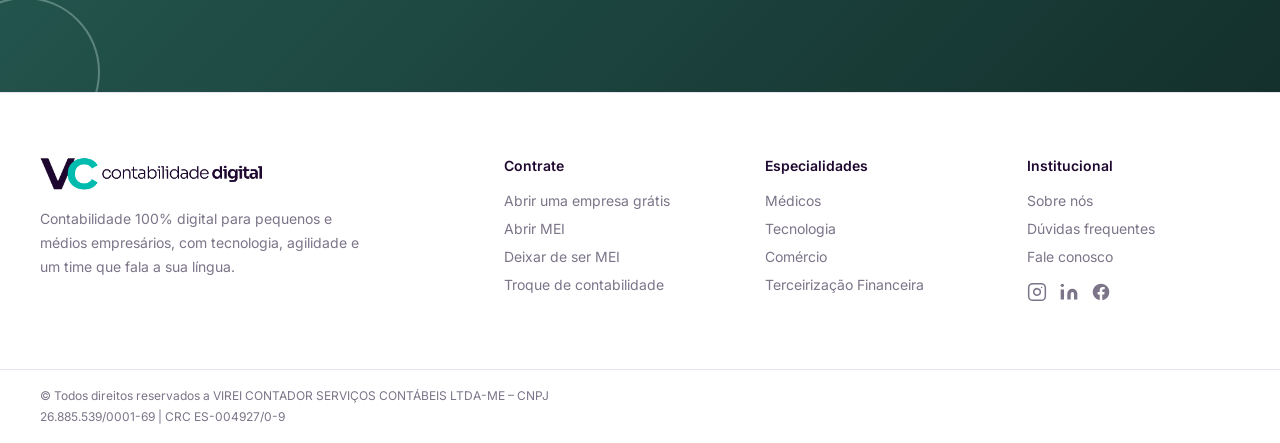
==== commit a6b3ad3f: "Fix hero photo crop cutting off heads Set object-position on the circular hero photo to keep headroo" ====
--- a/index.html
+++ b/index.html
@@ -1,6 +1,13 @@
 <!DOCTYPE html>
 <html lang="pt-BR">
 <head>
+  <!-- Google Tag Manager -->
+  <script>(function(w,d,s,l,i){w[l]=w[l]||[];w[l].push({'gtm.start':
+  new Date().getTime(),event:'gtm.js'});var f=d.getElementsByTagName(s)[0],
+  j=d.createElement(s),dl=l!='dataLayer'?'&l='+l:'';j.async=true;j.src=
+  'https://www.googletagmanager.com/gtm.js?id='+i+dl;f.parentNode.insertBefore(j,f);
+  })(window,document,'script','dataLayer','GTM-WXGJLJJ');</script>
+  <!-- End Google Tag Manager -->
   <meta charset="UTF-8">
   <meta name="viewport" content="width=device-width, initial-scale=1.0">
   <title>VC Contabilidade Digital — Conte com uma contabilidade feita pra você</title>
@@ -263,7 +270,7 @@
     @media (prefers-reduced-motion: reduce) { .hero__ring { animation: none; } }
 
     .hero__media { position: relative; width: 100%; height: 100%; border-radius: 50%; overflow: hidden; border: 1px solid rgba(255,255,255,.16); box-shadow: 0 24px 64px -20px rgba(0,0,0,.55); z-index: 1; }
-    .hero__media img { display: block; width: 100%; height: 100%; object-fit: cover; }
+    .hero__media img { display: block; width: 100%; height: 100%; object-fit: cover; object-position: center 12%; }
 
     .hero__accent-circle { position: absolute; top: 4%; left: -8%; width: 26%; aspect-ratio: 1/1; border-radius: 50%; background: var(--color-primary-light); z-index: 2; box-shadow: var(--shadow-md); }
 
@@ -512,6 +519,10 @@
   </style>
 </head>
 <body>
+<!-- Google Tag Manager (noscript) -->
+<noscript><iframe src="https://www.googletagmanager.com/ns.html?id=GTM-WXGJLJJ"
+height="0" width="0" style="display:none;visibility:hidden"></iframe></noscript>
+<!-- End Google Tag Manager (noscript) -->
 
 <!-- SVG SPRITE -->
 <svg xmlns="http://www.w3.org/2000/svg" style="display:none">
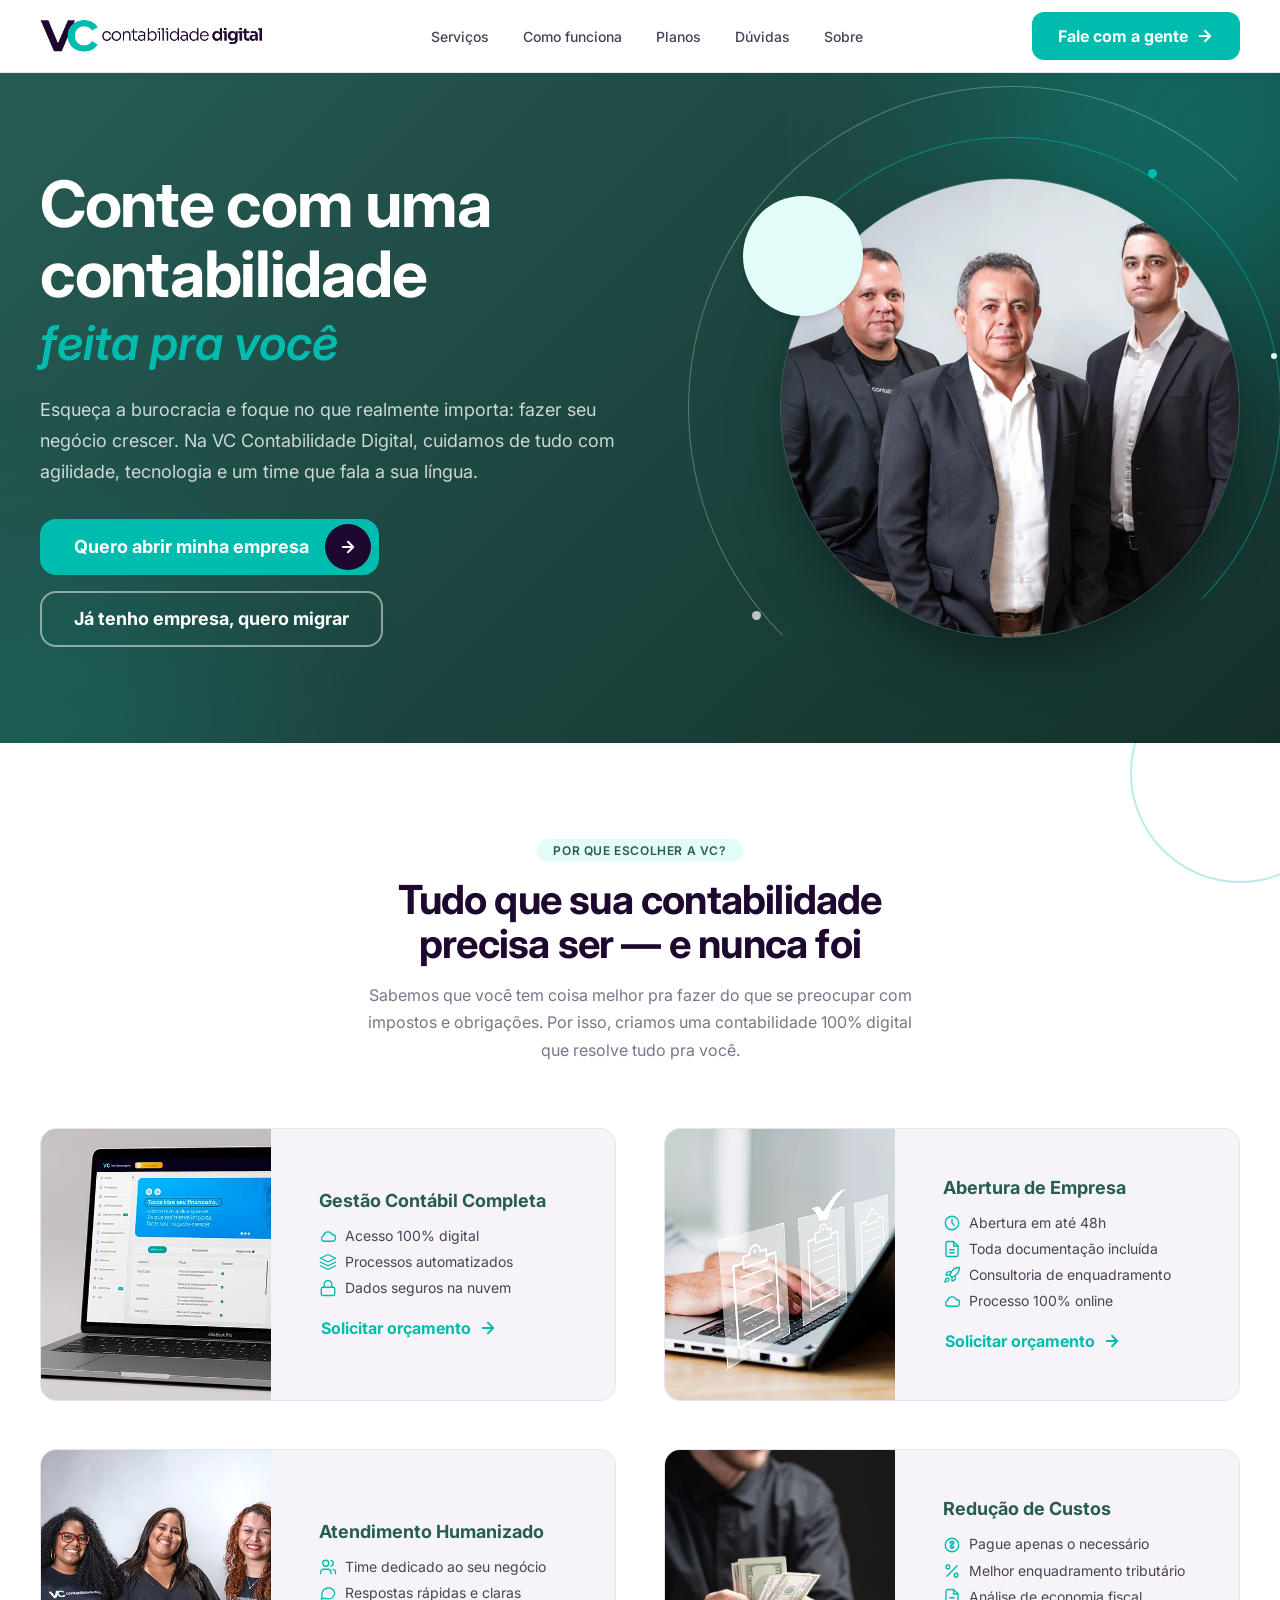
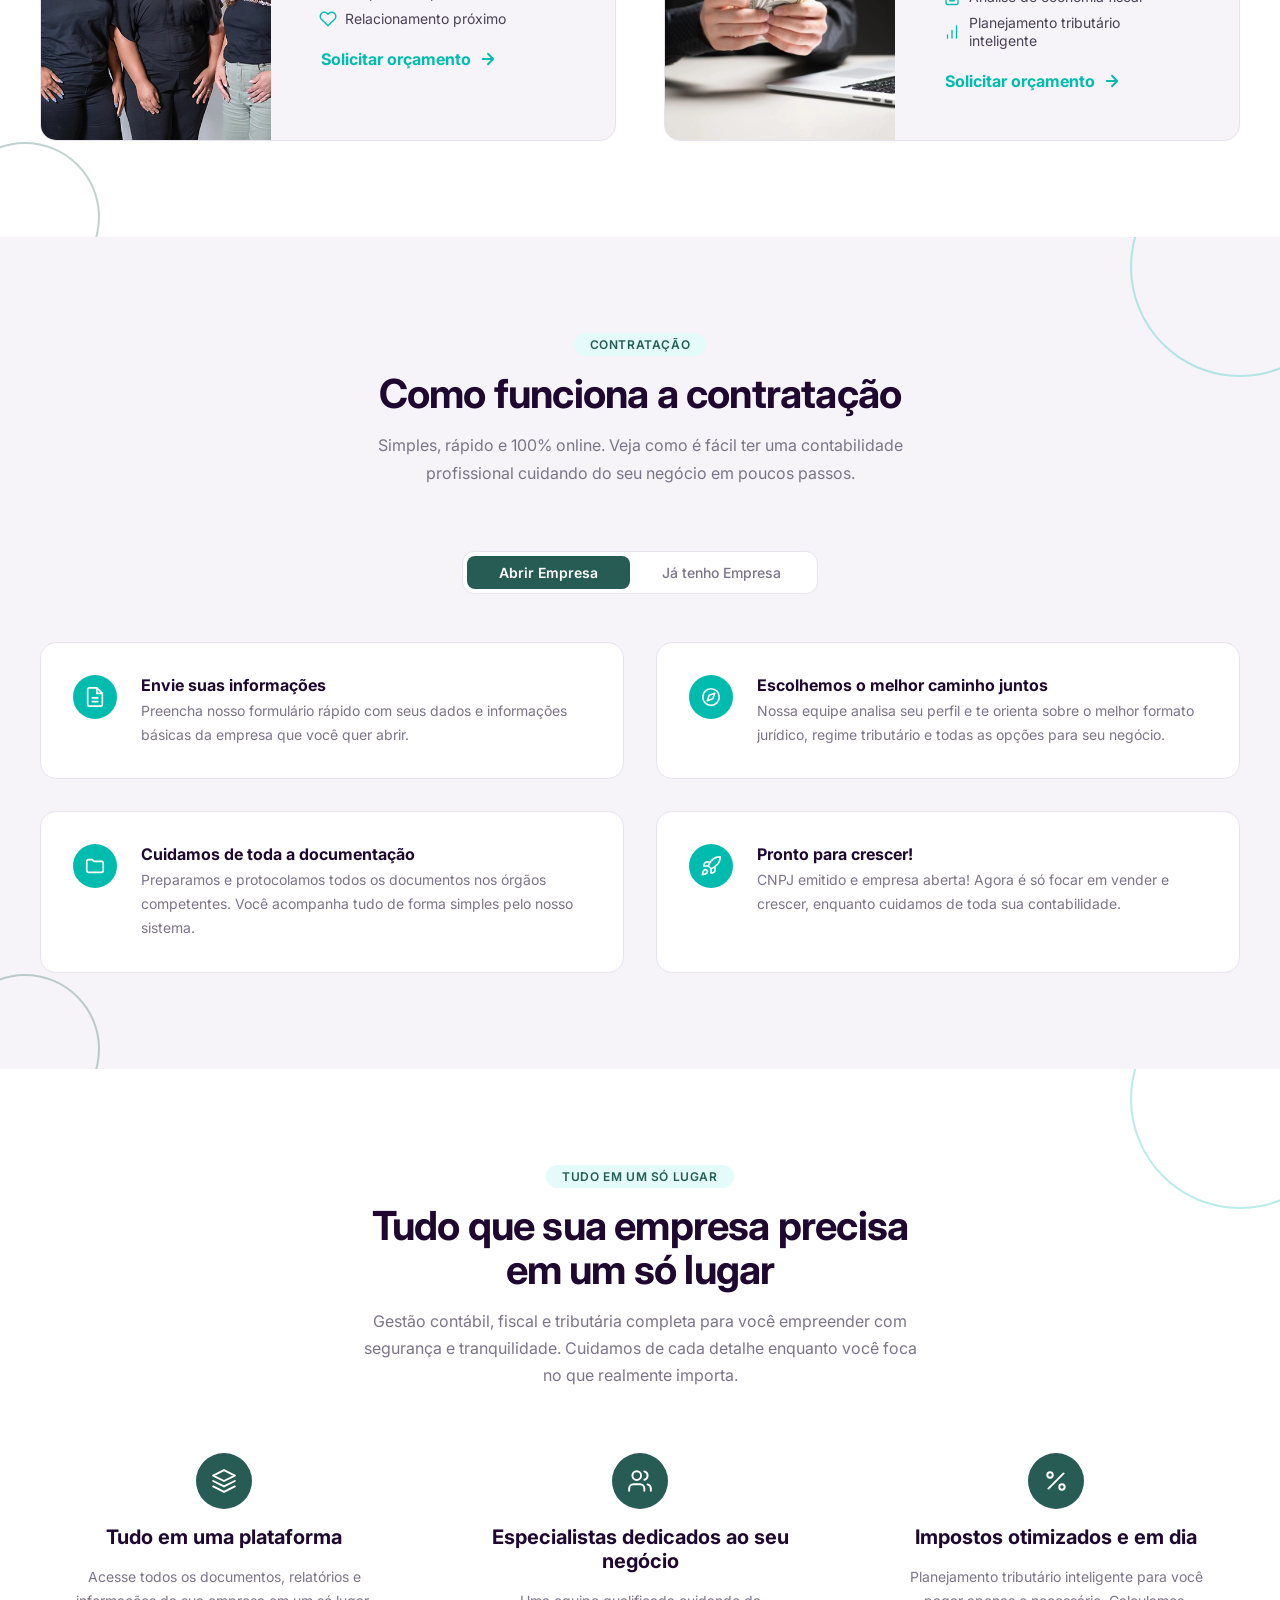
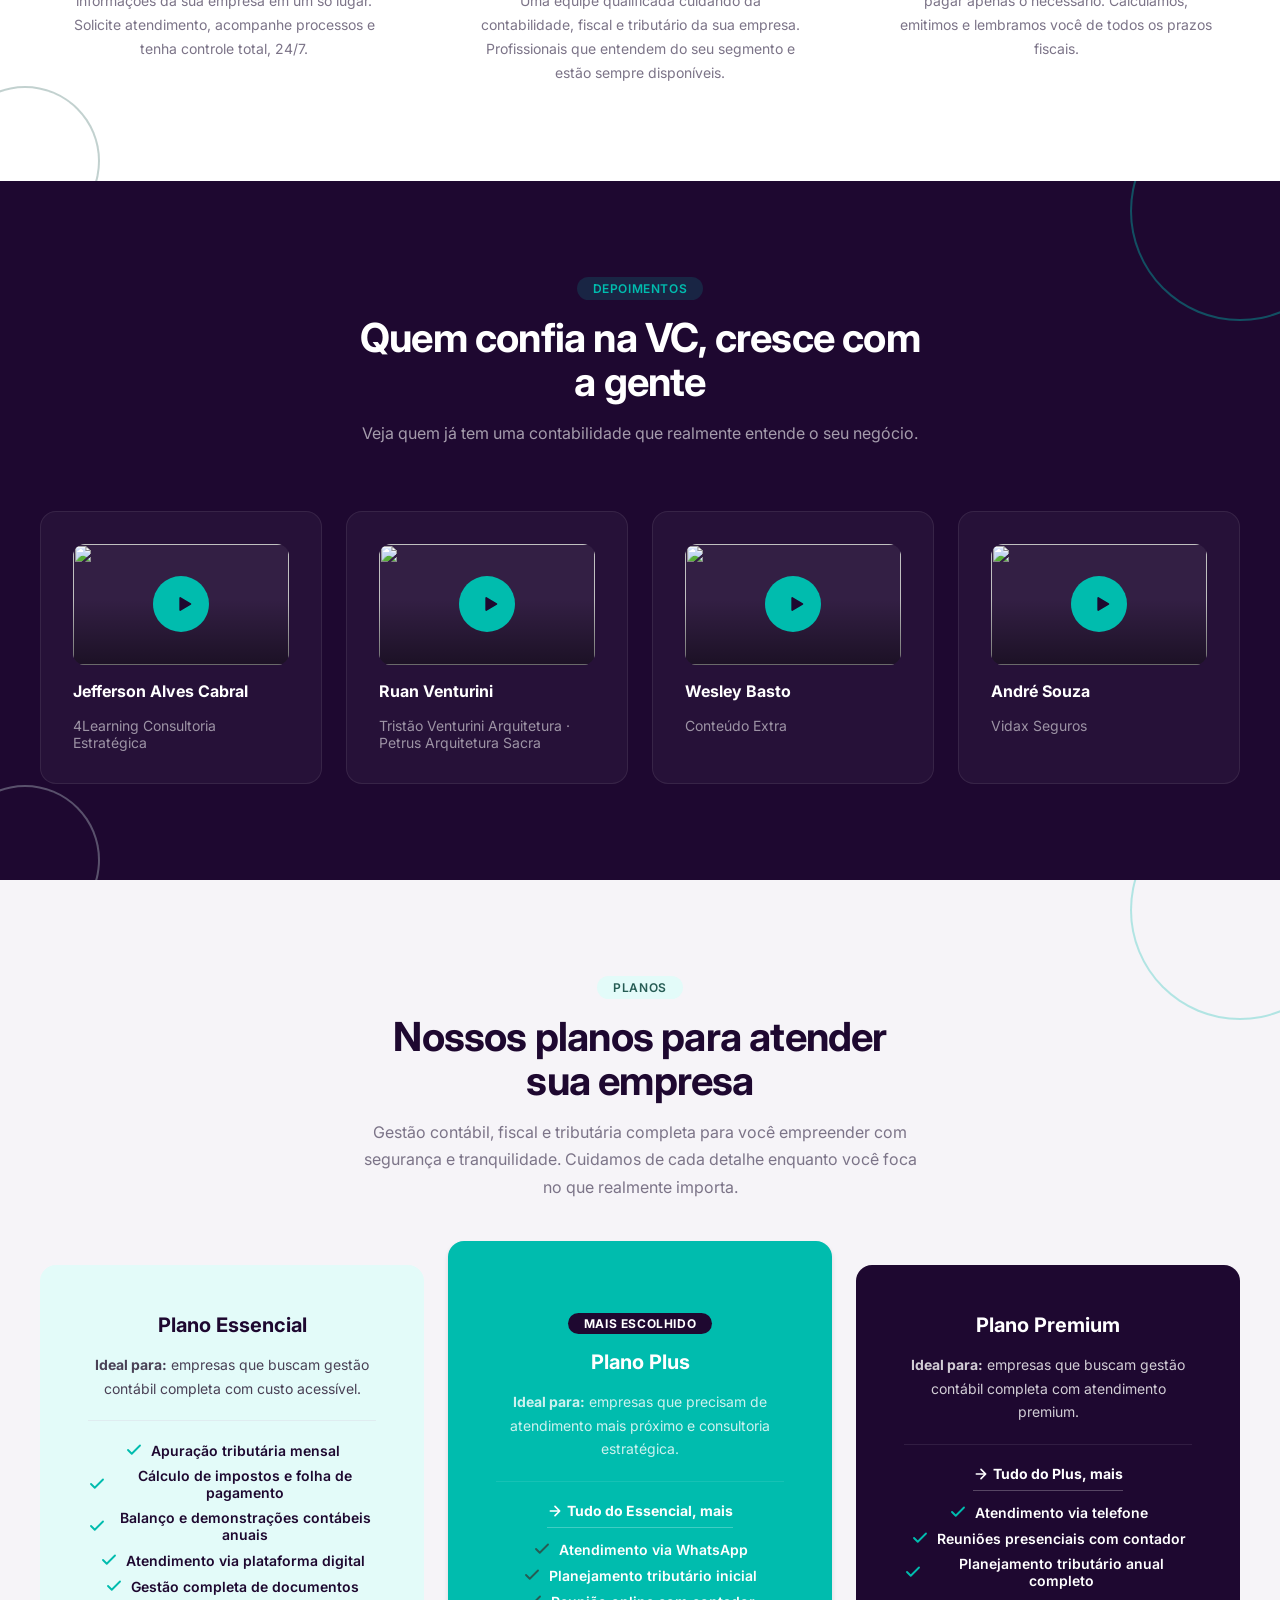
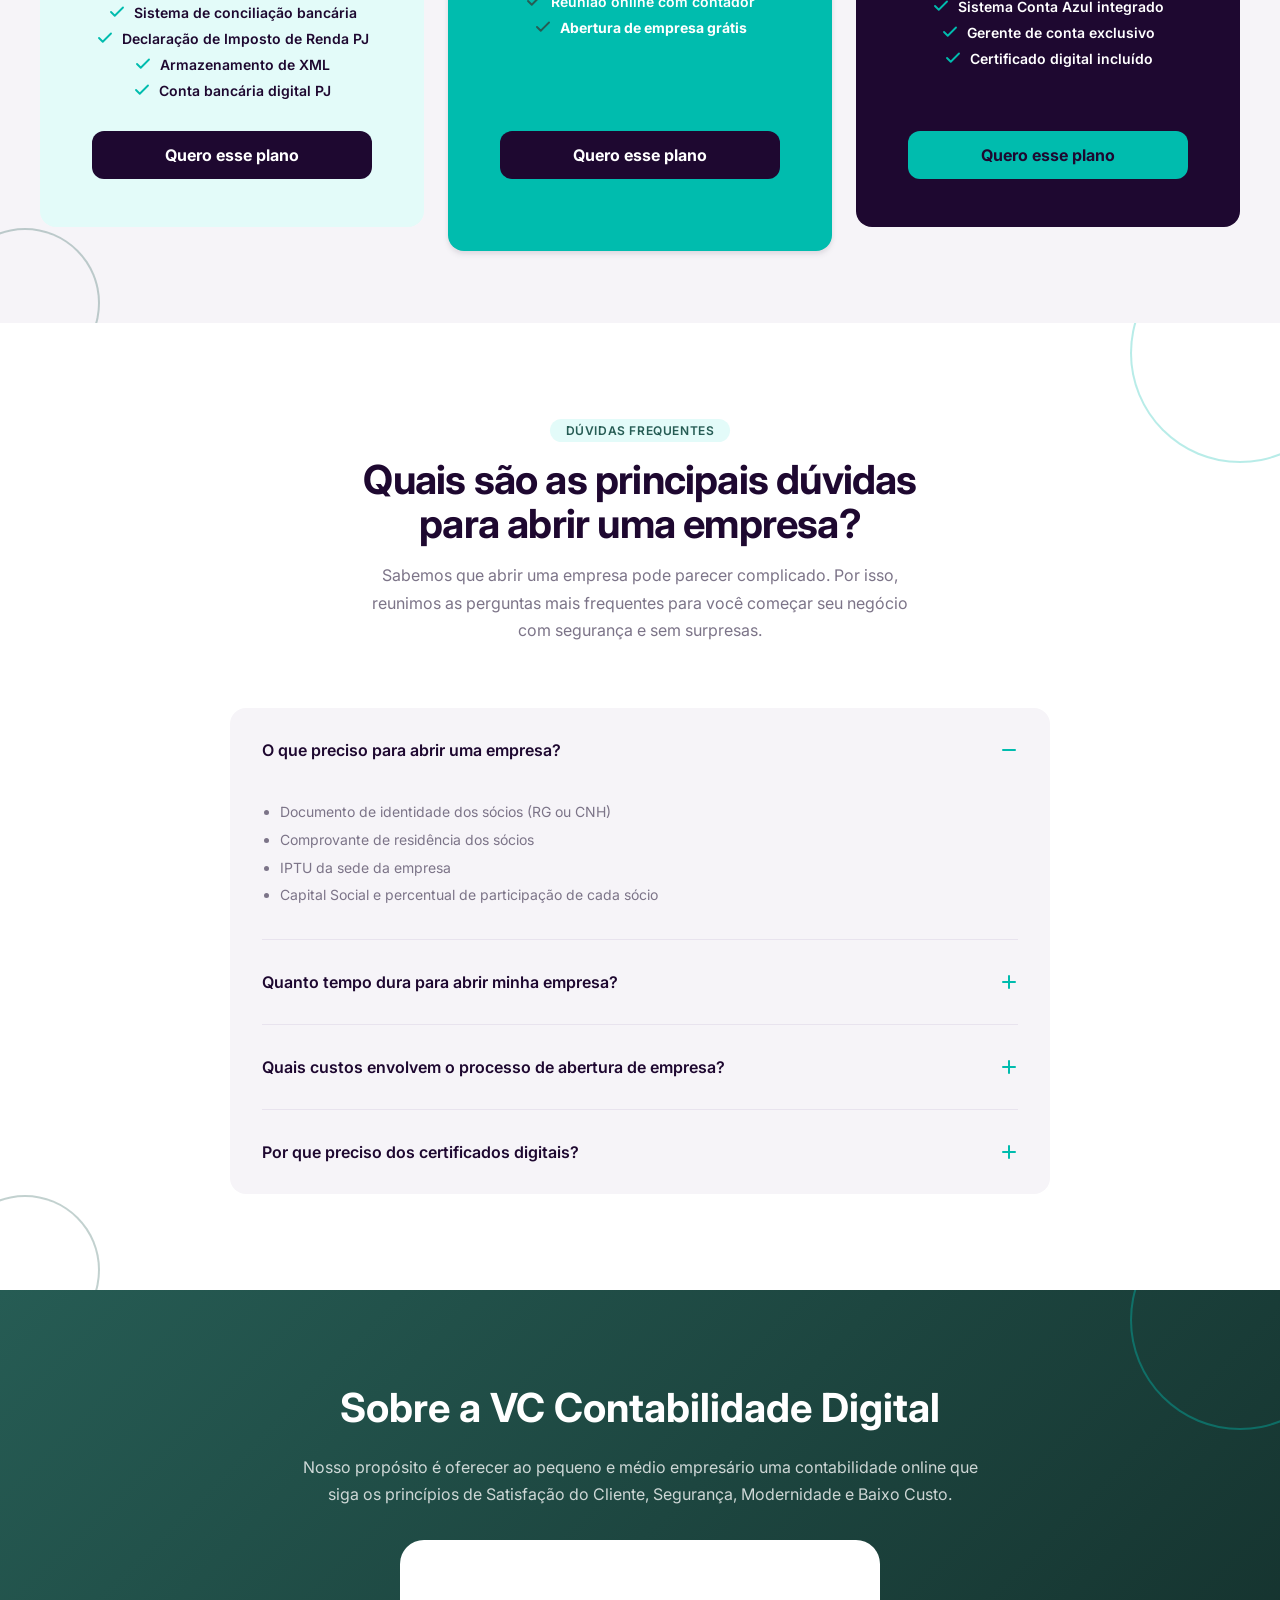
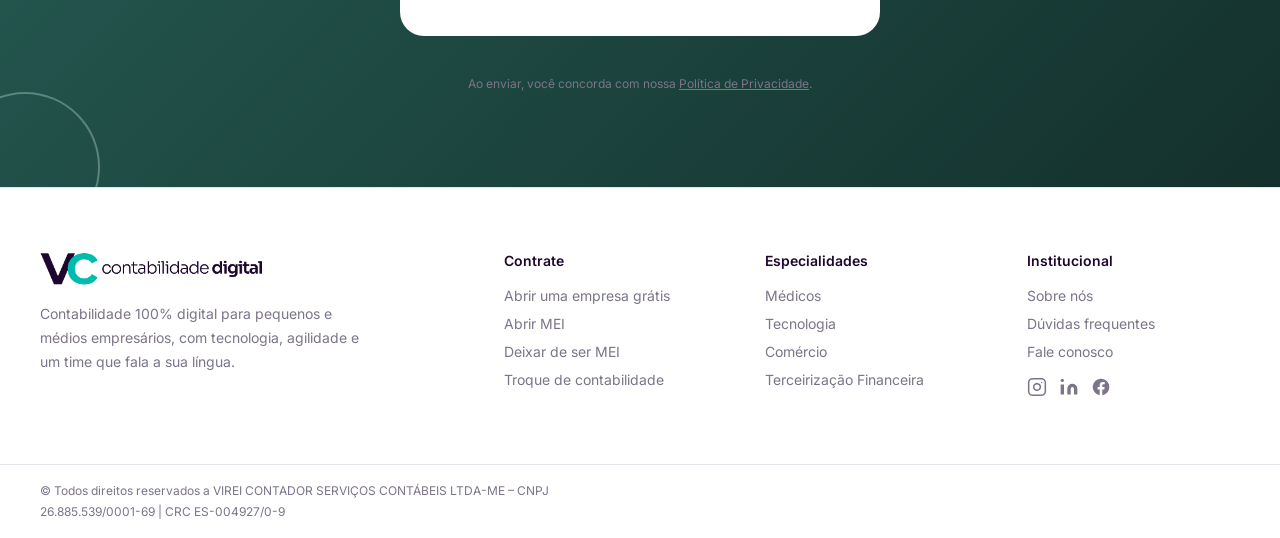
==== commit 5d28748a: "Embed HubSpot form in the institutional page's contact section Replace the dead WhatsApp button (hre" ====
--- a/index.html
+++ b/index.html
@@ -494,6 +494,10 @@
     .about__inner { max-width: 680px; margin-inline: auto; text-align: center; display: flex; flex-direction: column; align-items: center; gap: var(--space-lg); }
     .about__title { font-family: var(--font-heading); font-size: clamp(var(--font-size-2xl), 4vw, var(--font-size-4xl)); font-weight: var(--font-weight-bold); color: var(--color-text-inverse); line-height: var(--line-height-tight); }
     .about__desc { font-size: var(--font-size-base); line-height: var(--line-height-relaxed); color: rgba(255,255,255,.78); }
+    .about__form { width: 100%; max-width: 480px; background-color: #fff; border-radius: var(--radius-2xl); padding: var(--space-2xl); margin-block-start: var(--space-sm); text-align: left; }
+    .about__form-embed iframe { width: 100% !important; }
+    .about__lgpd { font-size: var(--font-size-xs); color: var(--color-text-muted); margin-block-start: var(--space-md); text-align: center; }
+    .about__lgpd a { text-decoration: underline; }
 
     /* ════════════════════════════════════════
        10. FOOTER
@@ -1121,12 +1125,13 @@
       Nosso propósito é oferecer ao pequeno e médio empresário uma contabilidade online que siga os princípios
       de Satisfação do Cliente, Segurança, Modernidade e Baixo Custo.
     </p>
-    <div class="hero__actions" id="contato">
-      <a href="#" class="button button--filled button--lg">
-        Falar com a VC agora
-        <svg class="button__icon" aria-hidden="true" focusable="false"><use href="#icon-whatsapp"/></svg>
-      </a>
-    </div>
+    <div class="about__form" id="contato">
+      <div class="about__form-embed">
+        <script src="https://js.hsforms.net/forms/embed/51408650.js" defer></script>
+        <div class="hs-form-frame" data-region="na1" data-form-id="0152e24d-8e69-463d-ab88-47a989d77035" data-portal-id="51408650"></div>
+      </div>
+    </div>
+    <p class="about__lgpd">Ao enviar, você concorda com nossa <a href="/politica-de-privacidade">Política de Privacidade</a>.</p>
   </div>
 </section>
 
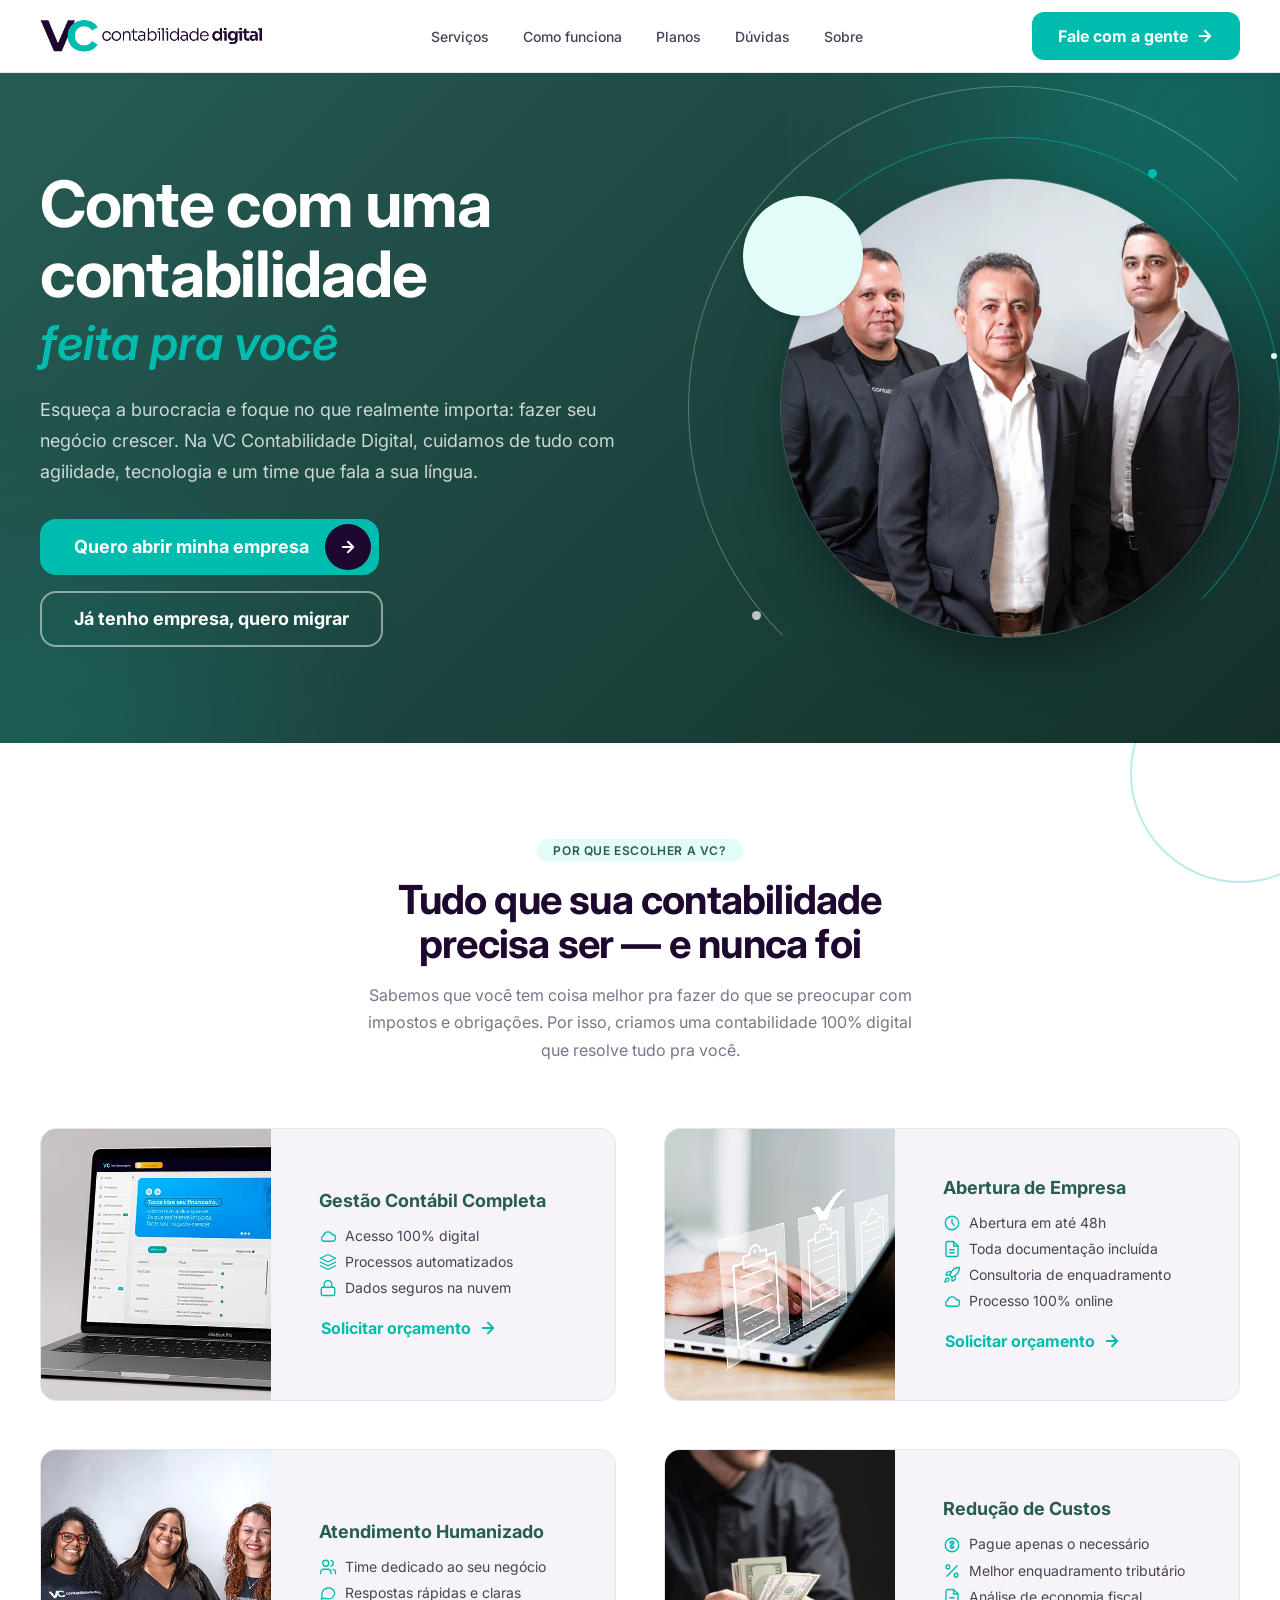
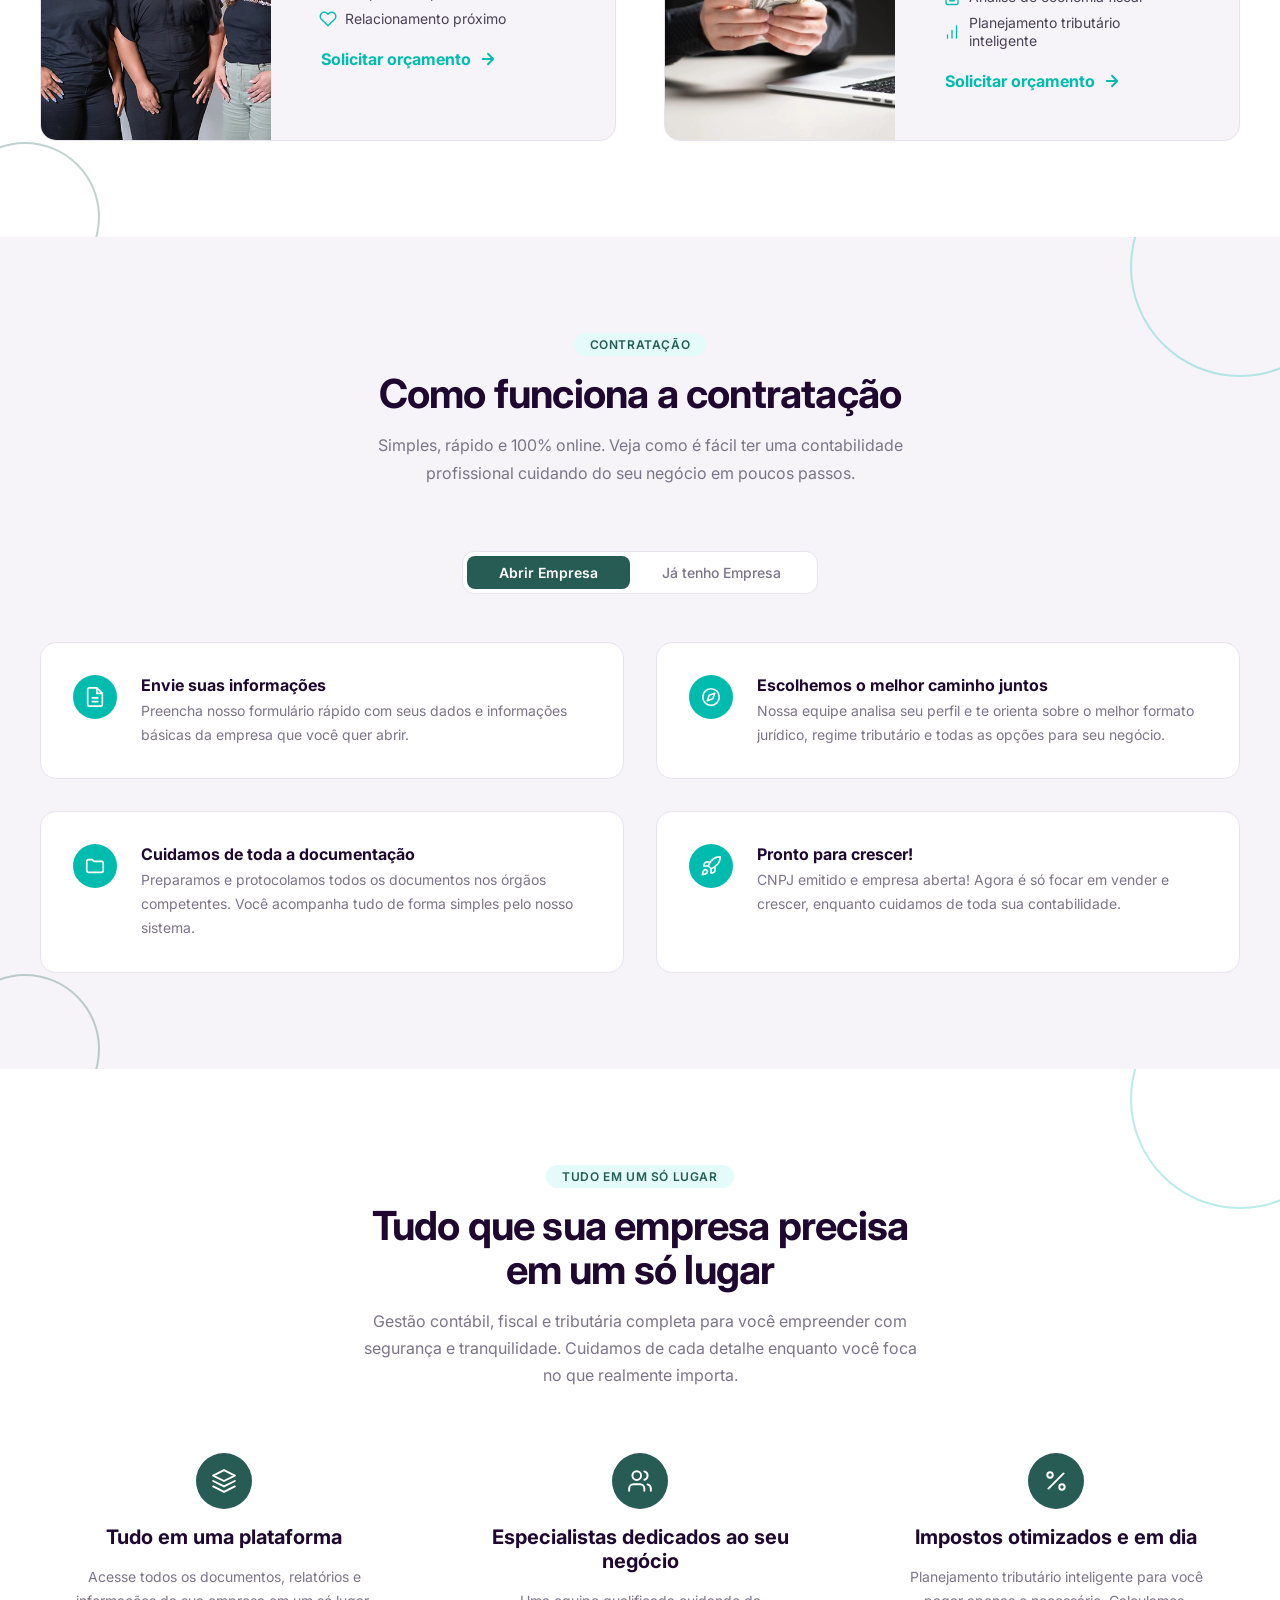
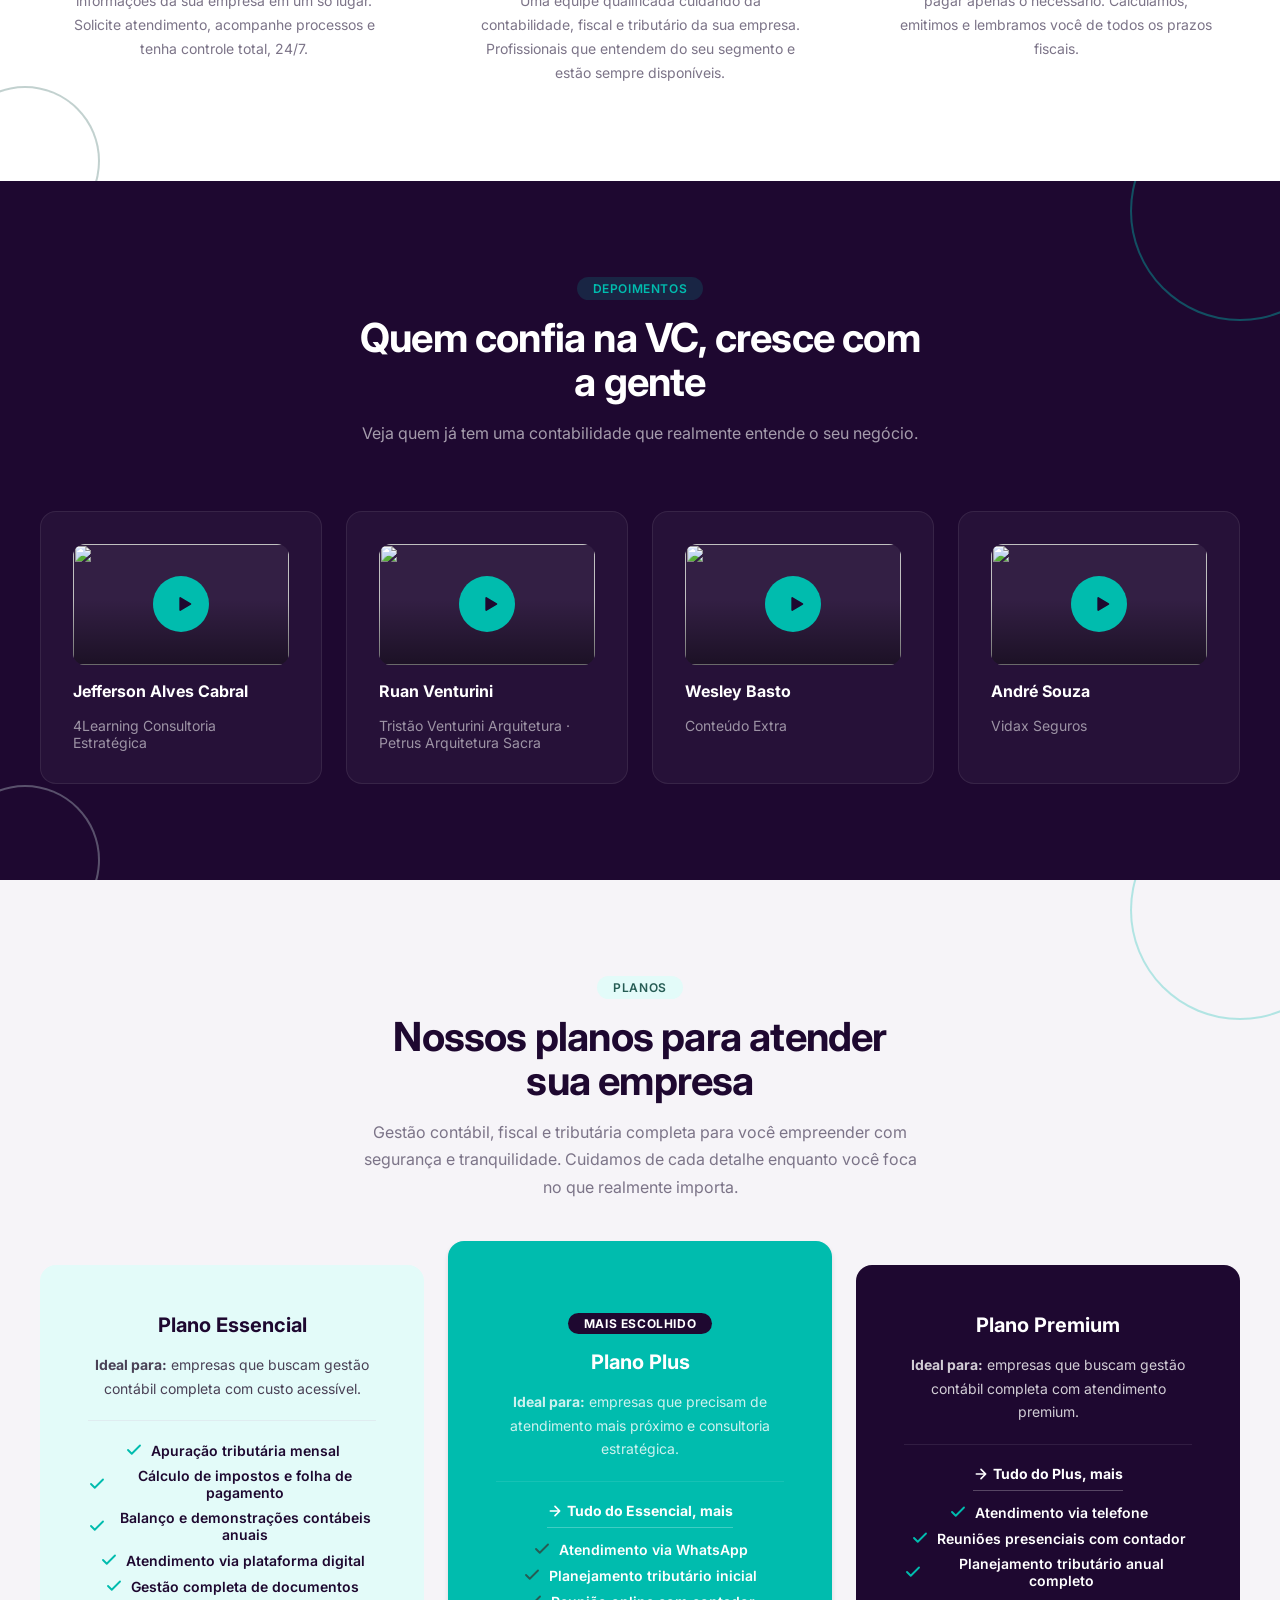
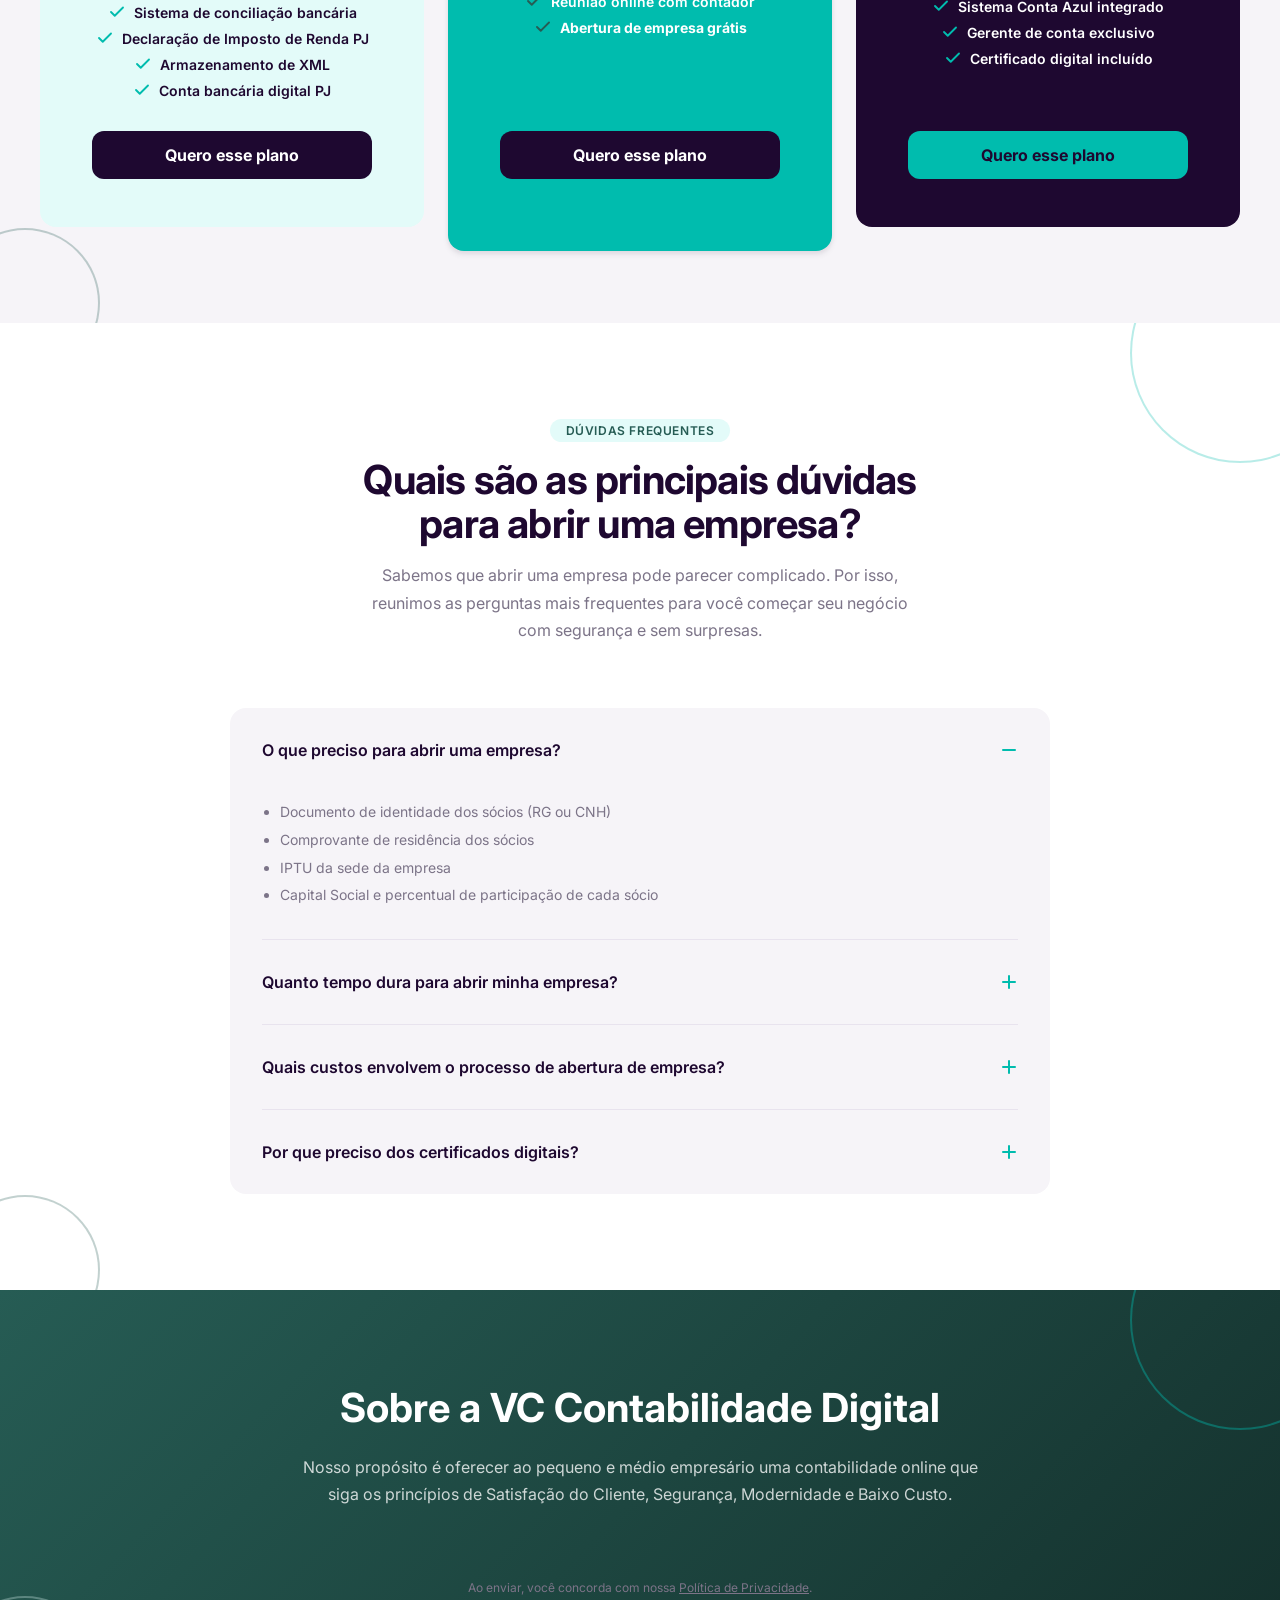
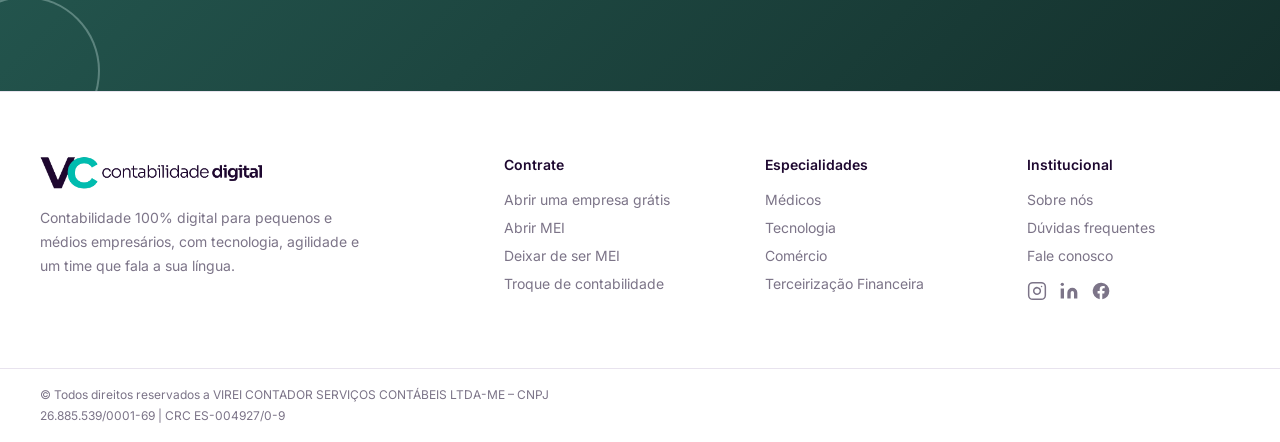
==== commit dad051dd: "Remove padding from .about__form" ====
--- a/index.html
+++ b/index.html
@@ -494,10 +494,82 @@
     .about__inner { max-width: 680px; margin-inline: auto; text-align: center; display: flex; flex-direction: column; align-items: center; gap: var(--space-lg); }
     .about__title { font-family: var(--font-heading); font-size: clamp(var(--font-size-2xl), 4vw, var(--font-size-4xl)); font-weight: var(--font-weight-bold); color: var(--color-text-inverse); line-height: var(--line-height-tight); }
     .about__desc { font-size: var(--font-size-base); line-height: var(--line-height-relaxed); color: rgba(255,255,255,.78); }
-    .about__form { width: 100%; max-width: 480px; background-color: #fff; border-radius: var(--radius-2xl); padding: var(--space-2xl); margin-block-start: var(--space-sm); text-align: left; }
-    .about__form-embed iframe { width: 100% !important; }
+    .about__form { width: 100%; max-width: 480px; background-color: #fff; border-radius: var(--radius-2xl); margin-block-start: var(--space-sm); text-align: left; }
     .about__lgpd { font-size: var(--font-size-xs); color: var(--color-text-muted); margin-block-start: var(--space-md); text-align: center; }
     .about__lgpd a { text-decoration: underline; }
+
+    /* ───────── HUBSPOT FORM (estilo da marca) ───────── */
+    .about__form-embed, .about__form-embed * { font-family: var(--font-body) !important; }
+    .about__form-embed h3 { font-size: var(--font-size-xl) !important; font-weight: var(--font-weight-bold) !important; color: var(--color-text-strong) !important; margin: 0 0 var(--space-md) 0 !important; }
+    .about__form-embed .hs-form-private-warning { color: var(--color-text-body) !important; font-size: var(--font-size-sm) !important; margin-bottom: var(--space-lg) !important; line-height: 1.6 !important; background: var(--color-background-alt) !important; padding: var(--space-md) !important; border-radius: var(--radius-md) !important; border-left: 4px solid var(--color-primary) !important; }
+    .about__form-embed .hs-form { display: flex !important; flex-direction: column !important; gap: var(--space-lg) !important; }
+    .about__form-embed .hs-form-field { display: flex !important; flex-direction: column !important; gap: var(--space-xs) !important; margin-bottom: 0 !important; }
+    .about__form-embed .hsfc-Row { margin-bottom: var(--space-lg) !important; }
+    .about__form-embed label, .about__form-embed .hsfc-FieldLabel { font-size: var(--font-size-sm) !important; font-weight: var(--font-weight-semibold) !important; color: var(--color-text-strong) !important; margin-bottom: var(--space-xs) !important; display: block !important; }
+    .about__form-embed .hs-form-required, .about__form-embed .hsfc-FieldLabel__RequiredIndicator { color: #E0455F !important; margin-left: 2px !important; }
+
+    .about__form-embed input:not([type="submit"]):not([type="radio"]):not([type="checkbox"]),
+    .about__form-embed textarea,
+    .about__form-embed select {
+      width: 100% !important; padding: 12px var(--space-md) !important;
+      border: 1.5px solid var(--color-border) !important; border-radius: var(--radius-lg) !important;
+      font-size: var(--font-size-base) !important; font-family: var(--font-body) !important;
+      color: var(--color-text-strong) !important; background: var(--color-background-alt) !important;
+      box-sizing: border-box !important; transition: border-color .15s ease, background-color .15s ease !important;
+    }
+    .about__form-embed input::placeholder, .about__form-embed textarea::placeholder { color: var(--color-text-muted) !important; }
+    .about__form-embed input:not([type="submit"]):not([type="radio"]):not([type="checkbox"]):hover,
+    .about__form-embed textarea:hover, .about__form-embed select:hover { border-color: var(--color-border-strong) !important; background: var(--color-background) !important; }
+    .about__form-embed input:not([type="submit"]):not([type="radio"]):not([type="checkbox"]):focus,
+    .about__form-embed textarea:focus, .about__form-embed select:focus {
+      outline: none !important; border-color: var(--color-primary) !important; background: var(--color-background) !important;
+      box-shadow: 0 0 0 3px rgba(0,188,174,.15) !important;
+    }
+    .about__form-embed select {
+      appearance: none !important;
+      background-image: url("data:image/svg+xml;charset=UTF-8,%3csvg xmlns='http://www.w3.org/2000/svg' viewBox='0 0 24 24' fill='none' stroke='%237C7488' stroke-width='2.5' stroke-linecap='round' stroke-linejoin='round'%3e%3cpolyline points='6 9 12 15 18 9'%3e%3c/polyline%3e%3c/svg%3e") !important;
+      background-repeat: no-repeat !important; background-position: right 12px center !important; background-size: 16px !important;
+      padding-right: 36px !important;
+    }
+    .about__form-embed input[type="radio"], .about__form-embed input[type="checkbox"] { margin-right: var(--space-sm) !important; cursor: pointer !important; accent-color: var(--color-primary) !important; width: 18px !important; height: 18px !important; }
+    .about__form-embed input[type="radio"] + label, .about__form-embed input[type="checkbox"] + label { font-weight: var(--font-weight-regular) !important; color: var(--color-text-body) !important; cursor: pointer !important; display: inline !important; margin-left: 6px !important; }
+    .about__form-embed fieldset { border: none !important; padding: 0 !important; margin: 0 !important; }
+    .about__form-embed fieldset legend { font-size: var(--font-size-sm) !important; font-weight: var(--font-weight-semibold) !important; color: var(--color-text-strong) !important; margin-bottom: var(--space-sm) !important; display: block !important; width: 100% !important; padding: 0 !important; }
+
+    .about__form-embed .hs-form-field-error input:not([type="submit"]), .about__form-embed .hs-form-field-error textarea, .about__form-embed .hs-form-field-error select { border-color: #E0455F !important; background: #FDEEEF !important; }
+    .about__form-embed .hs-error-msgs, .about__form-embed .hsfc-Error { color: #E0455F !important; font-size: var(--font-size-xs) !important; margin-top: var(--space-xs) !important; font-weight: var(--font-weight-medium) !important; list-style: none !important; padding: 0 !important; }
+
+    .about__form-embed .hs-form-field-actions,
+    .about__form-embed .hsfc-NavigationRow__Buttons {
+      display: flex !important; gap: var(--space-md) !important; margin-top: var(--space-sm) !important; width: 100% !important;
+    }
+    .about__form-embed input[type="submit"], .about__form-embed button[type="submit"], .about__form-embed .hs-button,
+    .about__form-embed .hsfc-Button {
+      flex: 1 !important; width: auto !important; background-color: var(--color-primary) !important; color: #fff !important; border: none !important;
+      border-radius: var(--radius-xl) !important; padding: var(--space-md) var(--space-xl) !important;
+      font-size: var(--font-size-base) !important; font-weight: var(--font-weight-bold) !important; cursor: pointer !important;
+      transition: background-color .15s ease, transform .15s ease !important;
+    }
+    .about__form-embed input[type="submit"]:hover, .about__form-embed button[type="submit"]:hover, .about__form-embed .hs-button:hover,
+    .about__form-embed .hsfc-Button:hover { background-color: var(--color-primary-hover) !important; transform: translateY(-1px) !important; }
+    .about__form-embed .hs-button.hs-button-secondary,
+    .about__form-embed .hsfc-NavigationRow__Buttons .hsfc-Button:first-child:not(:last-child) { background-color: var(--color-background-alt) !important; color: var(--color-text-strong) !important; }
+    .about__form-embed .hs-button.hs-button-secondary:hover,
+    .about__form-embed .hsfc-NavigationRow__Buttons .hsfc-Button:first-child:not(:last-child):hover { background-color: var(--color-border) !important; }
+
+    .about__form-embed .submitted-message, .about__form-embed .hs-form-submission-confirmation {
+      padding: var(--space-lg) !important; background: var(--color-primary-light) !important;
+      border: 1.5px solid var(--color-primary) !important; border-radius: var(--radius-lg) !important;
+      color: var(--color-secondary) !important; font-size: var(--font-size-base) !important; font-weight: var(--font-weight-medium) !important; text-align: center !important;
+    }
+    .about__form-embed .hs-field-desc { font-size: var(--font-size-xs) !important; color: var(--color-text-muted) !important; margin-top: var(--space-xs) !important; }
+    .about__form-embed .hs-form-progress { margin-bottom: var(--space-xl) !important; }
+    .about__form-embed .hs-form-progress-indicator { background: var(--color-primary-light) !important; border-radius: var(--radius-md) !important; overflow: hidden !important; }
+    .about__form-embed .hs-form-progress-bar { background: var(--color-primary) !important; height: 4px !important; }
+    @media (max-width: 640px) {
+      .about__form-embed .hs-form-field-actions,
+      .about__form-embed .hsfc-NavigationRow__Buttons { flex-direction: column-reverse !important; }
+    }
 
     /* ════════════════════════════════════════
        10. FOOTER
@@ -1127,8 +1199,8 @@
     </p>
     <div class="about__form" id="contato">
       <div class="about__form-embed">
-        <script src="https://js.hsforms.net/forms/embed/51408650.js" defer></script>
-        <div class="hs-form-frame" data-region="na1" data-form-id="0152e24d-8e69-463d-ab88-47a989d77035" data-portal-id="51408650"></div>
+        <script src="https://js.hsforms.net/forms/embed/developer/51408650.js" defer></script>
+        <div class="hs-form-html" data-region="na1" data-form-id="0152e24d-8e69-463d-ab88-47a989d77035" data-portal-id="51408650"></div>
       </div>
     </div>
     <p class="about__lgpd">Ao enviar, você concorda com nossa <a href="/politica-de-privacidade">Política de Privacidade</a>.</p>
